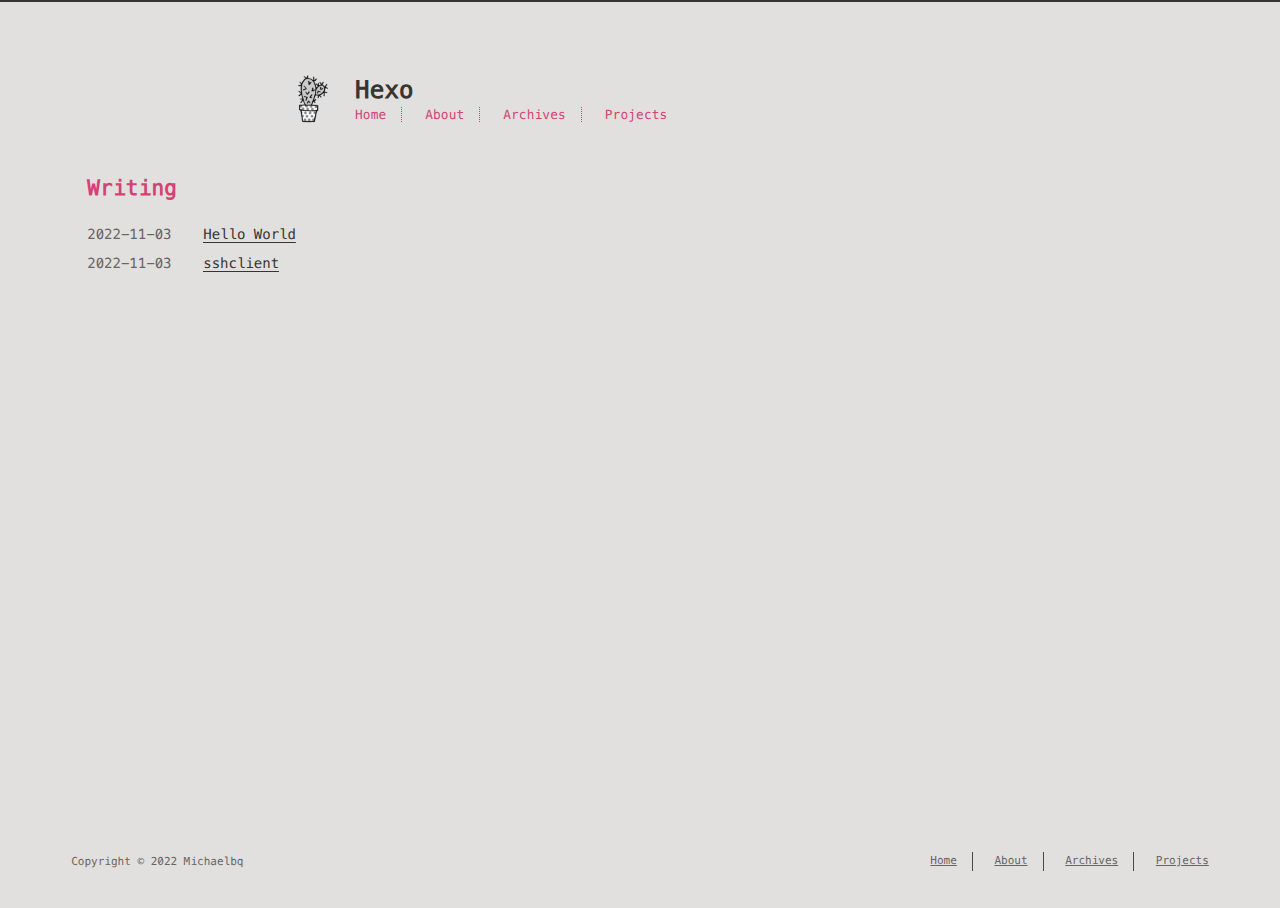
==== index.html @ 2034226d "Site updated: 2022-11-03 19:02:23" ====
<!DOCTYPE html>
<html lang=zh>
<head>
    <!-- so meta -->
    <meta charset="utf-8">
    <meta http-equiv="X-UA-Compatible" content="IE=edge">
    <meta name="HandheldFriendly" content="True">
    <meta name="viewport" content="width=device-width, initial-scale=1, maximum-scale=1" />
    <meta property="og:type" content="website">
<meta property="og:title" content="Hexo">
<meta property="og:url" content="http://example.com/index.html">
<meta property="og:site_name" content="Hexo">
<meta property="og:locale" content="zh_CN">
<meta property="article:author" content="Michaelbq">
<meta name="twitter:card" content="summary">
    
    
        
          
              <link rel="shortcut icon" href="/images/favicon.ico">
          
        
        
          
            <link rel="icon" type="image/png" href="/images/favicon-192x192.png" sizes="192x192">
          
        
        
          
            <link rel="apple-touch-icon" sizes="180x180" href="/images/apple-touch-icon.png">
          
        
    
    <!-- title -->
    <title>Hexo</title>
    <!-- styles -->
    
<link rel="stylesheet" href="/css/style.css">

    <!-- rss -->
    
    
<meta name="generator" content="Hexo 5.4.2"></head>

<body>
    
    <div class="content index width mx-auto px2 my4">
        
          <header id="header">
  <a href="/">
  
    
      <div id="logo" style="background-image: url(/images/logo.png);"></div>
    
  
    <div id="title">
      <h1>Hexo</h1>
    </div>
  </a>
  <div id="nav">
    <ul>
      <li class="icon">
        <a href="#"><i class="fa fa-bars fa-2x"></i></a>
      </li>
       
        <li><a href="/">Home</a></li>
       
        <li><a href="/about/">About</a></li>
       
        <li><a href="/archives/">Archives</a></li>
       
        <li><a target="_blank" rel="noopener" href="https://jiupei.xyz">Projects</a></li>
      
    </ul>
  </div>
</header>

        
        <section id="about">
  
  <p style="display: inline">
    
  </p>
</section>

<section id="writing">
  <span class="h1"><a href="/archives">Writing</a></span>
  <ul class="post-list">
    
      
    
    
      <li class="post-item">
        
    <div class="meta">
        <time datetime="2022-11-03T11:02:01.357Z" itemprop="datePublished">2022-11-03</time>
    </div>


        <span>
    
        <a class="" href="/2022/11/03/hello-world/">Hello World</a>
    


</span>
      </li>
    
      <li class="post-item">
        
    <div class="meta">
        <time datetime="2022-11-03T09:32:41.000Z" itemprop="datePublished">2022-11-03</time>
    </div>


        <span>
    
        <a class="" href="/2022/11/03/sshclient/">sshclient</a>
    


</span>
      </li>
    
  </ul>
  
</section>



    </div>
    
    <footer id="footer">
  <div class="footer-left">
    Copyright &copy; 2022 Michaelbq
  </div>
  <div class="footer-right">
    <nav>
      <ul>
         
          <li><a href="/">Home</a></li>
         
          <li><a href="/about/">About</a></li>
         
          <li><a href="/archives/">Archives</a></li>
         
          <li><a target="_blank" rel="noopener" href="https://jiupei.xyz">Projects</a></li>
        
      </ul>
    </nav>
  </div>
</footer>

</body>
</html>
<!-- styles -->

<link rel="stylesheet" href="/lib/font-awesome/css/font-awesome.min.css">


<link rel="stylesheet" href="/lib/meslo-LG/styles.css">


<link rel="stylesheet" href="/lib/justified-gallery/justifiedGallery.min.css">



<!-- jquery -->

<script src="/lib/jquery/jquery.min.js"></script>


<script src="/lib/justified-gallery/jquery.justifiedGallery.min.js"></script>


<script src="/js/main.js"></script>

<!-- Google Analytics -->

<!-- Disqus Comments -->
---- css/style.css ----
.inline {
  display: inline;
}
.block {
  display: block;
}
.inline-block {
  display: inline-block;
}
.table {
  display: table;
}
.table-cell {
  display: table-cell;
}
.overflow-hidden {
  overflow: hidden;
}
.overflow-scroll {
  overflow: scroll;
}
.overflow-auto {
  overflow: auto;
}
.clearfix:before,
.clearfix:after {
  content: " ";
  display: table;
}
.clearfix:after {
  clear: both;
}
.left {
  float: left;
}
.right {
  float: right;
}
.fit {
  max-width: 100%;
}
.truncate {
  display: inline-block;
  white-space: nowrap;
  overflow: hidden;
  text-overflow: ellipsis;
}
.max-width-1 {
  max-width: 24rem;
}
.max-width-2 {
  max-width: 32rem;
}
.max-width-3 {
  max-width: 48rem;
}
.max-width-4 {
  max-width: 64rem;
}
.border-box {
  box-sizing: border-box;
}
.m0 {
  margin: 0;
}
.mt0 {
  margin-top: 0;
}
.mr0 {
  margin-right: 0;
}
.mb0 {
  margin-bottom: 0;
}
.ml0 {
  margin-left: 0;
}
.mx0 {
  margin-left: 0;
  margin-right: 0;
}
.my0 {
  margin-top: 0;
  margin-bottom: 0;
}
.m1 {
  margin: 0.5rem;
}
.mt1 {
  margin-top: 0.5rem;
}
.mr1 {
  margin-right: 0.5rem;
}
.mb1 {
  margin-bottom: 0.5rem;
}
.ml1 {
  margin-left: 0.5rem;
}
.mx1 {
  margin-left: 0.5rem;
  margin-right: 0.5rem;
}
.my1 {
  margin-top: 0.5rem;
  margin-bottom: 0.5rem;
}
.m2 {
  margin: 1rem;
}
.mt2 {
  margin-top: 1rem;
}
.mr2 {
  margin-right: 1rem;
}
.mb2 {
  margin-bottom: 1rem;
}
.ml2 {
  margin-left: 1rem;
}
.mx2 {
  margin-left: 1rem;
  margin-right: 1rem;
}
.my2 {
  margin-top: 1rem;
  margin-bottom: 1rem;
}
.m3 {
  margin: 2rem;
}
.mt3 {
  margin-top: 2rem;
}
.mr3 {
  margin-right: 2rem;
}
.mb3 {
  margin-bottom: 2rem;
}
.ml3 {
  margin-left: 2rem;
}
.mx3 {
  margin-left: 2rem;
  margin-right: 2rem;
}
.my3 {
  margin-top: 2rem;
  margin-bottom: 2rem;
}
.m4 {
  margin: 4rem;
}
.mt4 {
  margin-top: 4rem;
}
.mr4 {
  margin-right: 4rem;
}
.mb4 {
  margin-bottom: 4rem;
}
.ml4 {
  margin-left: 4rem;
}
.mx4 {
  margin-left: 4rem;
  margin-right: 4rem;
}
.my4 {
  margin-top: 4rem;
  margin-bottom: 4rem;
}
.mxn1 {
  margin-left: -0.5rem;
  margin-right: -0.5rem;
}
.mxn2 {
  margin-left: -1rem;
  margin-right: -1rem;
}
.mxn3 {
  margin-left: -2rem;
  margin-right: -2rem;
}
.mxn4 {
  margin-left: -4rem;
  margin-right: -4rem;
}
.ml-auto {
  margin-left: auto;
}
.mr-auto {
  margin-right: auto;
}
.mx-auto {
  margin-left: auto;
  margin-right: auto;
}
.p0 {
  padding: 0;
}
.pt0 {
  padding-top: 0;
}
.pr0 {
  padding-right: 0;
}
.pb0 {
  padding-bottom: 0;
}
.pl0 {
  padding-left: 0;
}
.px0 {
  padding-left: 0;
  padding-right: 0;
}
.py0 {
  padding-top: 0;
  padding-bottom: 0;
}
.p1 {
  padding: 0.5rem;
}
.pt1 {
  padding-top: 0.5rem;
}
.pr1 {
  padding-right: 0.5rem;
}
.pb1 {
  padding-bottom: 0.5rem;
}
.pl1 {
  padding-left: 0.5rem;
}
.py1 {
  padding-top: 0.5rem;
  padding-bottom: 0.5rem;
}
.px1 {
  padding-left: 0.5rem;
  padding-right: 0.5rem;
}
.p2 {
  padding: 1rem;
}
.pt2 {
  padding-top: 1rem;
}
.pr2 {
  padding-right: 1rem;
}
.pb2 {
  padding-bottom: 1rem;
}
.pl2 {
  padding-left: 1rem;
}
.py2 {
  padding-top: 1rem;
  padding-bottom: 1rem;
}
.px2 {
  padding-left: 1rem;
  padding-right: 1rem;
}
.p3 {
  padding: 2rem;
}
.pt3 {
  padding-top: 2rem;
}
.pr3 {
  padding-right: 2rem;
}
.pb3 {
  padding-bottom: 2rem;
}
.pl3 {
  padding-left: 2rem;
}
.py3 {
  padding-top: 2rem;
  padding-bottom: 2rem;
}
.px3 {
  padding-left: 2rem;
  padding-right: 2rem;
}
.p4 {
  padding: 4rem;
}
.pt4 {
  padding-top: 4rem;
}
.pr4 {
  padding-right: 4rem;
}
.pb4 {
  padding-bottom: 4rem;
}
.pl4 {
  padding-left: 4rem;
}
.py4 {
  padding-top: 4rem;
  padding-bottom: 4rem;
}
.px4 {
  padding-left: 4rem;
  padding-right: 4rem;
}
.content h1,
.content .h1 {
  letter-spacing: 0.01em;
  font-size: 1.5em;
  font-style: normal;
  font-weight: 700;
  color: #d44375;
  margin-top: 3rem;
  margin-bottom: 1rem;
  display: block;
  -moz-osx-font-smoothing: grayscale;
  -webkit-font-smoothing: antialiased;
}
.content h2,
.content .h2 {
  position: relative;
  font-size: 1rem;
  font-weight: bold;
  text-transform: none;
  letter-spacing: normal;
  margin-top: 2rem;
  margin-bottom: 0.5rem;
  color: #111;
  display: block;
}
.content h3 {
  font-size: 0.9rem;
  font-weight: bold;
  text-decoration: underline;
  color: #111;
}
.content h4,
.content h5,
.content h6 {
  font-size: 0.9rem;
  font-weight: normal;
  color: #333;
  border-bottom: 1px dashed #333;
  display: inline;
  text-decoration: none;
}
.content h3,
.content h4,
.content h5,
.content h6 {
  margin-top: 0.9rem;
  margin-bottom: 0.5rem;
}
.content hr {
  border: 1px dashed #333;
}
.content strong {
  font-weight: bold;
}
.content em,
.content cite {
  font-style: italic;
}
.content sup,
.content sub {
  font-size: 0.75em;
  line-height: 0;
  position: relative;
  vertical-align: baseline;
}
.content sup {
  top: -0.5em;
}
.content sub {
  bottom: -0.2em;
}
.content small {
  font-size: 0.85em;
}
.content acronym,
.content abbr {
  border-bottom: 1px dotted;
}
.content ul,
.content ol,
.content dl {
  line-height: 1.725;
}
.content ul ul,
.content ol ul,
.content ul ol,
.content ol ol {
  margin-top: 0;
  margin-bottom: 0;
}
.content ol {
  list-style: decimal;
}
.content dt {
  font-weight: bold;
}
.content table {
  width: 100%;
  font-size: 12px;
  border-collapse: collapse;
  text-align: left;
}
.content th {
  font-size: 13px;
  font-weight: bold;
  color: #111;
  border-bottom: 1px dashed #ccc;
  padding: 8px 8px;
}
.content td {
  border-bottom: none;
  padding: 9px 8px 0px 8px;
}
*,
*:before,
*:after {
  box-sizing: border-box;
}
html {
  height: 100%;
  border-top: 2px solid #363533;
  -webkit-text-size-adjust: 100%;
  -ms-text-size-adjust: 100%;
}
body {
  color: #363533;
  background-color: #e2e0de;
  font-size: 14px;
  font-family: "Menlo", "Meslo LG", monospace;
  font-weight: 400;
  line-height: 1.725;
  text-rendering: geometricPrecision;
  min-height: 100%;
  display: flex;
  flex-direction: column;
  -moz-osx-font-smoothing: grayscale;
  -webkit-font-smoothing: antialiased;
}
.content {
  flex: 1;
}
.content p {
  -moz-hyphens: auto;
  -ms-hyphens: auto;
  -webkit-hyphens: auto;
  hyphens: auto;
}
.content pre,
.content code {
  -moz-hyphens: manual;
  -ms-hyphens: manual;
  -webkit-hyphens: manual;
  hyphens: manual;
}
.content a {
  text-decoration: none;
  color: #363533;
  background-repeat: repeat-x;
  background-position: bottom;
  background-size: 100% 6px;
  background-image: linear-gradient(transparent, transparent 5px, #363533 5px, #363533);
}
.content a:hover {
  background-image: linear-gradient(transparent, transparent 4px, #2bbc8a 4px, #2bbc8a);
}
.content a.icon {
  background: none;
}
.content a.icon:hover {
  color: #2bbc8a;
}
.content h1 a,
.content .h1 a,
.content h2 a,
.content h3 a,
.content h4 a,
.content h5 a,
.content h6 a {
  color: inherit;
  text-decoration: none;
  background: none;
}
.content h1 a:hover,
.content .h1 a:hover,
.content h2 a:hover,
.content h3 a:hover,
.content h4 a:hover,
.content h5 a:hover,
.content h6 a:hover {
  background-repeat: repeat-x;
  background-position: bottom;
  background-size: 100% 6px;
  background-image: linear-gradient(transparent, transparent 6px, #2bbc8a 6px, #2bbc8a);
}
@media (min-width: 540px) {
  .image-wrap {
    flex-direction: row;
    margin-bottom: 2rem;
  }
  .image-wrap .image-block {
    margin-right: 2rem;
    flex: 1 0 35%;
  }
  .image-wrap p {
    flex: 1 0 65%;
  }
}
.width {
  width: 100%;
  max-width: 90%;
}
@media (max-width: 480px) {
  .px3 {
    padding-left: 1rem;
    padding-right: 1rem;
  }
  .my4 {
    margin-top: 2rem;
    margin-bottom: 2rem;
  }
}
@media (min-width: 480px) {
  p {
    text-align: justify;
  }
}
#header {
  max-width: 710px;
  width: 100%;
  margin: 0 auto 3rem auto;
}
#header h1,
#header .h1 {
  letter-spacing: 0.01em;
  font-size: 1.5rem;
  line-height: 2rem;
  font-style: normal;
  font-weight: 700;
  color: #363533;
  margin-top: 0;
  margin-bottom: 0;
  -moz-osx-font-smoothing: grayscale;
  -webkit-font-smoothing: antialiased;
}
#header a {
  color: inherit;
  text-decoration: none;
  background: none;
}
#header #logo {
  display: inline-block;
  float: left;
  margin-right: 20px;
  width: 50px;
  height: 50px;
  background-repeat: no-repeat;
  background-size: 50px 50px;
  border-radius: 5px;
  -webkit-filter: grayscale(100%);
  filter: grayscale(100%);
}
#header #nav {
  letter-spacing: 0.01em;
  font-size: 0.8rem;
  font-style: normal;
  font-weight: 200;
  color: #d44375;
}
#header #nav ul {
  list-style-type: none;
  margin: 0;
  padding: 0;
  line-height: 15px;
}
#header #nav ul a {
  margin-right: 15px;
  color: color-accent;
}
#header #nav ul a:hover {
  background-repeat: repeat-x;
  background-position: bottom;
  background-size: 100% 6px;
  background-image: linear-gradient(transparent, transparent 5px, #d44375 5px, #d44375);
}
#header #nav ul li {
  display: inline-block;
  vertical-align: middle;
  margin-right: 15px;
  border-right: 1px dotted #d44375;
}
#header #nav ul .icon {
  display: none;
}
#header #nav ul li:last-child {
  border-right: 0;
  margin-right: 0;
}
#header #nav ul li:last-child a {
  margin-right: 0;
}
#header:hover #logo {
  -webkit-filter: none;
  filter: none;
}
@media screen and (max-width: 480px) {
  #header #title {
    padding-top: 9px;
    padding-bottom: 9px;
  }
  #header #nav ul a:hover {
    background: none;
  }
  #header #nav ul li {
    display: none;
    border-right: 0;
  }
  #header #nav ul li.icon {
    display: inline-block;
    position: absolute;
    top: 55px;
    right: 1rem;
  }
  #header #nav ul.responsive li {
    display: block;
  }
  #header #nav li:not(:first-child) {
    padding-top: 1rem;
    padding-left: 70px;
    font-size: 1rem;
  }
}
#header-post {
  position: fixed;
  top: 2rem;
  right: 2rem;
  display: inline-block;
  float: right;
  padding: 1rem;
}
#header-post a {
  color: inherit;
  text-decoration: none;
  background: none;
}
#header-post a.icon {
  background: none;
}
#header-post a.icon:hover {
  color: #2bbc8a;
}
#header-post ol {
  list-style-type: none;
}
#header-post ul {
  list-style-type: none;
  margin: 0;
  padding: 0;
  display: inline-block;
}
#header-post ul li {
  margin-right: 15px;
  display: inline-block;
  vertical-align: middle;
}
#header-post ul li:last-child {
  margin-right: 0;
}
#header-post #menu-icon {
  float: right;
  margin-left: 15px;
}
#header-post #menu-icon:hover {
  color: #d44375;
}
#header-post #menu-icon-tablet {
  float: right;
  margin-left: 15px;
}
#header-post #menu-icon-tablet:hover {
  color: #d44375;
}
#header-post #top-icon-tablet {
  margin-left: 15px;
  bottom: 2rem;
  right: 2rem;
  position: fixed;
}
#header-post #top-icon-tablet:hover {
  color: #d44375;
}
#header-post .active {
  color: #d44375;
}
#header-post #menu {
  visibility: hidden;
}
#header-post #nav {
  letter-spacing: 0.01em;
  font-size: 0.8rem;
  font-style: normal;
  font-weight: 200;
  color: #d44375;
}
#header-post #nav ul {
  line-height: 15px;
}
#header-post #nav ul a {
  margin-right: 15px;
  color: color-accent;
}
#header-post #nav ul a:hover {
  background-repeat: repeat-x;
  background-position: bottom;
  background-size: 100% 6px;
  background-image: linear-gradient(transparent, transparent 5px, #d44375 5px, #d44375);
}
#header-post #nav ul li {
  border-right: 1px dotted #d44375;
}
#header-post #nav ul li:last-child {
  border-right: 0;
  margin-right: 0;
}
#header-post #nav ul li:last-child a {
  margin-right: 0;
}
#header-post #actions {
  float: right;
  margin-top: 2rem;
  width: 100%;
  text-align: right;
}
#header-post #actions ul {
  display: block;
}
#header-post #actions .info {
  display: block;
  font-style: italic;
}
#header-post #share {
  clear: both;
  text-align: right;
  padding-top: 1rem;
}
#header-post #share li {
  margin: 0;
}
#header-post #toc {
  clear: both;
  text-align: right;
  padding-top: 1rem;
  max-width: 20em;
  float: right;
}
#header-post #toc a:hover {
  color: #2bbc8a;
}
#header-post #toc .toc-level-1 > .toc-link {
  display: none;
}
#header-post #toc .toc-level-2 {
  font-size: 0.8rem;
  color: #363533;
}
#header-post #toc .toc-level-2:before {
  content: "#";
  color: #d44375;
}
#header-post #toc .toc-level-3 {
  font-size: 0.7rem;
  color: #999;
}
#header-post #toc .toc-level-4 {
  font-size: 0.4rem;
  color: #666;
}
#header-post #toc .toc-level-5 {
  display: none;
}
#header-post #toc .toc-level-6 {
  display: none;
}
#header-post #toc .toc-number {
  display: none;
}
.header-bg {
  background: rgba(255,255,255,0.6);
}
@media screen and (max-width: 500px) {
  #header-post {
    display: none;
  }
}
@media screen and (max-width: 900px) {
  #header-post #menu-icon {
    display: none;
  }
  #header-post #actions {
    display: none;
  }
}
@media screen and (max-width: 1199px) {
  #header-post #toc {
    display: none;
  }
}
@media screen and (min-width: 900px) {
  #header-post #menu-icon-tablet {
    display: none !important;
  }
  #header-post #top-icon-tablet {
    display: none !important;
  }
}
@media screen and (min-width: 1199px) {
  #header-post #actions {
    width: auto;
  }
  #header-post #actions ul {
    display: inline-block;
    float: right;
  }
  #header-post #actions .info {
    float: left;
    margin-right: 2rem;
    font-style: italic;
    display: inline;
  }
}
#footer-post {
  bottom: 0;
  left: 0;
  right: 0;
  position: fixed;
  transition: opacity 0.2s;
  width: 100%;
  z-index: 5000000;
  background: #cdcac6;
  border-top: 1px solid #666673;
}
#footer-post a {
  color: inherit;
  text-decoration: none;
  background: none;
}
#footer-post a.icon {
  background: none;
}
#footer-post a.icon:hover {
  color: #2bbc8a;
}
#footer-post #nav-footer {
  margin-left: 1rem;
  margin-right: 1rem;
  text-align: center;
}
#footer-post #nav-footer a {
  color: #d44375;
  font-size: 1rem;
}
#footer-post #nav-footer a:hover {
  background-repeat: repeat-x;
  background-position: bottom;
  background-size: 100% 6px;
  background-image: linear-gradient(transparent, transparent 5px, #d44375 5px, #d44375);
}
#footer-post #nav-footer ul {
  list-style-type: none;
  margin: 0;
  padding: 0;
  display: table;
  width: 100%;
}
#footer-post #nav-footer ul li {
  display: inline-table;
  width: 20%;
  padding: 10px;
  vertical-align: middle;
}
#footer-post #actions-footer {
  text-align: center;
  margin-top: 1rem;
  margin-bottom: 1rem;
  width: 100%;
}
#footer-post #actions-footer a {
  color: #d44375;
}
#footer-post #actions-footer ul {
  list-style-type: none;
  margin: 0;
  padding: 0;
  display: table;
  width: 100%;
}
#footer-post #actions-footer ul li {
  display: table-cell;
  vertical-align: middle;
}
#footer-post #share-footer {
  margin-left: 1rem;
  margin-right: 1rem;
  text-align: center;
}
#footer-post #share-footer ul {
  list-style-type: none;
  margin: 0;
  padding: 0;
  display: table;
  width: 100%;
}
#footer-post #share-footer ul li {
  display: inline-table;
  width: 20%;
  padding: 10px;
  vertical-align: middle;
}
#footer-post #toc-footer {
  clear: both;
  text-align: left;
  padding-top: 1rem;
}
#footer-post #toc-footer ol {
  list-style-type: none;
  padding-left: 20px;
}
#footer-post #toc-footer ol li {
  line-height: 30px;
}
#footer-post #toc-footer a:hover {
  color: #2bbc8a;
}
#footer-post #toc-footer .toc-level-1 > .toc-link {
  display: none;
}
#footer-post #toc-footer .toc-level-2 {
  font-size: 0.8rem;
  color: #363533;
}
#footer-post #toc-footer .toc-level-2:before {
  content: "#";
  color: #d44375;
}
#footer-post #toc-footer .toc-level-3 {
  font-size: 0.7rem;
  color: #b3b3b3;
  color: #666;
  line-height: 15px;
}
#footer-post #toc-footer .toc-level-4 {
  display: none;
}
#footer-post #toc-footer .toc-level-5 {
  display: none;
}
#footer-post #toc-footer .toc-level-6 {
  display: none;
}
#footer-post #toc-footer .toc-number {
  display: none;
}
@media screen and (min-width: 500px) {
  #footer-post-container {
    display: none;
  }
}
#sociallinks {
  display: inline-block;
  list-style: none;
  padding: 0;
  margin: 0;
}
#sociallinks li {
  display: inline-block;
}
#sociallinks li:after {
  content: ", ";
}
#sociallinks li:last-child:after {
  content: "";
}
#sociallinks li:nth-last-child(2):after {
  content: " and ";
}
.post-list {
  padding: 0;
}
.post-list .post-item {
  list-style-type: none;
  margin-left: 0;
  margin-bottom: 1rem;
}
.post-list .post-item .meta {
  display: block;
  font-size: 14px;
  color: #666;
  min-width: 100px;
  margin-right: 16px;
}
@media (min-width: 480px) {
  .post-list .post-item {
    display: flex;
    margin-bottom: 5px;
  }
  .post-list .post-item .meta {
    text-align: left;
  }
}
.project-list {
  padding: 0;
  list-style: none;
}
.project-list .project-item {
  margin-bottom: 5px;
}
article header .posttitle {
  margin-top: 0;
  margin-bottom: 0;
  text-transform: none;
  font-size: 1.5em;
  line-height: 1.25;
}
article header .meta {
  margin-top: 0;
  margin-bottom: 1rem;
}
article header .meta * {
  color: #333;
  font-size: 0.85rem;
}
article header .author {
  text-transform: uppercase;
  letter-spacing: 0.01em;
  font-weight: 700;
}
article header .postdate {
  display: inline;
}
article .content h2:before {
  content: "#";
  color: #d44375;
  position: absolute;
  left: -1rem;
  top: -4px;
  font-size: 1.2rem;
  font-weight: bold;
}
article .content img,
article .content video {
  max-width: 100%;
  height: auto;
  display: block;
  margin: auto;
}
article .content .video-container {
  position: relative;
  padding-top: 56.25%;
  height: 0;
  overflow: hidden;
}
article .content .video-container iframe,
article .content .video-container object,
article .content .video-container embed {
  position: absolute;
  top: 0;
  left: 0;
  width: 100%;
  height: 100%;
  margin-top: 0;
}
article .content blockquote {
  background: inherit;
  color: #ab2251;
  border-left: 0px solid #ab2251;
  margin: 1rem 10px;
  padding: 0.5em 10px;
  quotes: "\201C" "\201D" "\2018" "\2019";
}
article .content blockquote p {
  margin: 0;
}
article .content blockquote footer {
  color: #666;
  font-size: 11px;
  margin: line-height 0;
}
article .content blockquote footer a {
  color: #666;
  background-image: linear-gradient(transparent, transparent 5px, #666 5px, #666);
}
article .content blockquote footer a:hover {
  color: #999;
  background-image: linear-gradient(transparent, transparent 4px, #999 4px, #999);
}
article .content blockquote footer cite:before {
  content: "—";
  padding: 0 0.5em;
}
article .content .pullquote {
  text-align: left;
  width: 45%;
  margin: 0;
}
article .content .pullquote.left {
  margin-left: 0.5em;
  margin-right: 1em;
}
article .content .pullquote.right {
  margin-right: 0.5em;
  margin-left: 1em;
}
article .content .caption {
  color: color-grey;
  display: block;
  font-size: 0.9em;
  margin-top: 0.5em;
  position: relative;
  text-align: center;
}
.posttitle {
  text-transform: none;
  font-size: 1.5em;
  line-height: 1.25;
}
.article-tag .tag-link:before {
  content: "#";
}
@media (min-width: 480px) {
  .article-tag {
    display: inline;
  }
  .article-tag:before {
    content: "|";
  }
}
#archive .post-list {
  padding: 0;
}
#archive .post-list .post-item {
  list-style-type: none;
  margin-left: 0;
  margin-bottom: 1rem;
}
#archive .post-list .post-item .meta {
  display: block;
  font-size: 14px;
  color: #666;
  min-width: 100px;
  margin-right: 16px;
}
@media (min-width: 480px) {
  #archive .post-list .post-item {
    display: flex;
    margin-left: 1rem;
    margin-bottom: 5px;
  }
  #archive .post-list .post-item .meta {
    text-align: left;
  }
}
.blog-post-comments {
  margin-top: 4rem;
}
#footer {
  padding-top: 10px;
  padding-bottom: 10px;
  color: #666;
  font-size: 11px;
  max-width: 90%;
  width: 100%;
  margin: 0 auto 1rem auto;
  vertical-align: top;
  text-align: center;
}
#footer ul {
  margin: 0;
  padding: 0;
  list-style: none;
}
#footer li {
  display: inline-block;
  vertical-align: middle;
  margin-right: 15px;
  border-right: 1px solid #4a4a4a;
}
#footer li a {
  margin-right: 15px;
}
#footer li:last-child {
  border-right: 0;
  margin-right: 0;
}
#footer li:last-child a {
  margin-right: 0;
}
#footer a {
  color: #666;
}
#footer a:hover {
  color: #999;
}
#footer .footer-left {
  height: 20px;
  line-height: 20px;
  vertical-align: middle;
}
@media (min-width: 39rem) {
  #footer {
    padding-top: 20px;
    padding-bottom: 20px;
  }
  #footer .footer-left {
    float: left;
  }
  #footer .footer-right {
    float: right;
  }
}
.pagination {
  display: inline-block;
  margin-top: 2rem;
  text-align: center;
  width: 100%;
}
.pagination .page-number {
  color: #363533;
  font-size: 0.8rem;
}
.pagination a {
  color: #363533;
  padding: 4px 6px;
  text-decoration: none;
  border-radius: 5px;
  background-image: none;
}
.pagination a:hover {
  background-image: none;
}
.pagination a:hover:not(.active) {
  color: #111;
}
.highlight {
  color: #ddd;
  background: #272822;
}
.highlight .code .tag,
.highlight .code .keyword,
.highlight .code .selector-tag,
.highlight .code .literal,
.highlight .code .strong,
.highlight .code .name {
  color: #f92672;
}
.highlight .code .code {
  color: #66d9ef;
}
.highlight .code .class .title {
  color: #fff;
}
.highlight .code .attribute,
.highlight .code .symbol,
.highlight .code .regexp,
.highlight .code .link {
  color: #bf79db;
}
.highlight .code .string,
.highlight .code .bullet,
.highlight .code .subst,
.highlight .code .title,
.highlight .code .section,
.highlight .code .emphasis,
.highlight .code .type,
.highlight .code .built_in,
.highlight .code .builtin-name,
.highlight .code .selector-attr,
.highlight .code .selector-pseudo,
.highlight .code .addition,
.highlight .code .variable,
.highlight .code .template-tag,
.highlight .code .template-variable {
  color: #a6e22e;
}
.highlight .code .comment,
.highlight .code .quote,
.highlight .code .deletion,
.highlight .code .meta {
  color: #75715e;
}
.highlight .code .keyword,
.highlight .code .selector-tag,
.highlight .code .literal,
.highlight .code .doctag,
.highlight .code .title,
.highlight .code .section,
.highlight .code .type,
.highlight .code .selector-id {
  font-weight: bold;
}
.highlight .marked {
  background: #444;
}
.highlight figcaption,
.highlight figcaption a {
  color: #eee;
  border-bottom: 1px solid #666;
}
pre {
  font-family: "Menlo", "Meslo LG", monospace;
  font-size: 13px;
  padding: 10px 15px;
  padding-bottom: 0;
  line-height: 22px;
  -webkit-border-radius: 4px;
  border-radius: 4px;
  border: 1px dotted #666;
  overflow-x: auto;
}
code {
  -webkit-border-radius: 2px;
  border-radius: 2px;
  border: 1px dotted #666;
  padding: 0 5px;
}
pre code {
  border: none;
  display: block;
  padding: 0;
}
.highlight {
  font-family: "Menlo", "Meslo LG", monospace;
  background: #302d2a;
  -webkit-border-radius: 4px;
  border-radius: 4px;
  padding: 10px 15px;
  overflow-x: auto;
  margin: 1rem 0 1rem 0;
}
.highlight figcaption {
  zoom: 1;
  margin: -5px 0 5px;
  font-size: 0.9em;
  color: #999;
}
.highlight figcaption a {
  float: right;
}
.highlight figcaption:before,
.highlight figcaption content: "" {
  display: table;
}
.highlight figcaption:after {
  clear: both;
}
.highlight pre {
  padding: 0;
  border: none;
  background: none;
}
.highlight table {
  width: auto;
}
.highlight td.gutter {
  text-align: right;
  padding-right: 20px;
  display: none;
}
---- lib/meslo-LG/styles.css ----
@font-face {
  font-family: 'Meslo LG';
  font-style: normal;
  src: local('Meslo LG S'), url(fonts/MesloLGS-Regular.ttf) format('truetype');
}
---- lib/justified-gallery/justifiedGallery.min.css ----
/*!
 * Justified Gallery - v3.6.1
 * http://miromannino.github.io/Justified-Gallery/
 * Copyright (c) 2015 Miro Mannino
 * Licensed under the MIT license.
 */
@-webkit-keyframes justified-gallery-show-caption-animation{from{opacity:0}to{opacity:.7}}@-moz-keyframes justified-gallery-show-caption-animation{from{opacity:0}to{opacity:.7}}@-o-keyframes justified-gallery-show-caption-animation{from{opacity:0}to{opacity:.7}}@keyframes justified-gallery-show-caption-animation{from{opacity:0}to{opacity:.7}}@-webkit-keyframes justified-gallery-show-entry-animation{from{opacity:0}to{opacity:1}}@-moz-keyframes justified-gallery-show-entry-animation{from{opacity:0}to{opacity:1}}@-o-keyframes justified-gallery-show-entry-animation{from{opacity:0}to{opacity:1}}@keyframes justified-gallery-show-entry-animation{from{opacity:0}to{opacity:1}}.justified-gallery{width:100%;position:relative;overflow:hidden}.justified-gallery>a,.justified-gallery>div{position:absolute;display:inline-block;overflow:hidden;opacity:0;filter:alpha(opacity=0)}.justified-gallery>a>img,.justified-gallery>div>img,.justified-gallery>a>a>img,.justified-gallery>div>a>img{position:absolute;top:50%;left:50%;margin:0;padding:0;border:0}.justified-gallery>a>.caption,.justified-gallery>div>.caption{display:none;position:absolute;bottom:0;padding:5px;background-color:#000;left:0;right:0;margin:0;color:#fff;font-size:12px;font-weight:300;font-family:sans-serif}.justified-gallery>a>.caption.caption-visible,.justified-gallery>div>.caption.caption-visible{display:initial;opacity:.7;filter:"alpha(opacity=70)";-webkit-animation:justified-gallery-show-caption-animation 500ms 0 ease;-moz-animation:justified-gallery-show-caption-animation 500ms 0 ease;-ms-animation:justified-gallery-show-caption-animation 500ms 0 ease}.justified-gallery>.entry-visible{opacity:1;filter:alpha(opacity=100);-webkit-animation:justified-gallery-show-entry-animation 500ms 0 ease;-moz-animation:justified-gallery-show-entry-animation 500ms 0 ease;-ms-animation:justified-gallery-show-entry-animation 500ms 0 ease}.justified-gallery>.jg-filtered{display:none}.justified-gallery>.spinner{position:absolute;bottom:0;margin-left:-24px;padding:10px 0;left:50%;opacity:initial;filter:initial;overflow:initial}.justified-gallery>.spinner>span{display:inline-block;opacity:0;filter:alpha(opacity=0);width:8px;height:8px;margin:0 4px;background-color:#000;border-top-left-radius:6px;border-top-right-radius:6px;border-bottom-right-radius:6px;border-bottom-left-radius:6px}
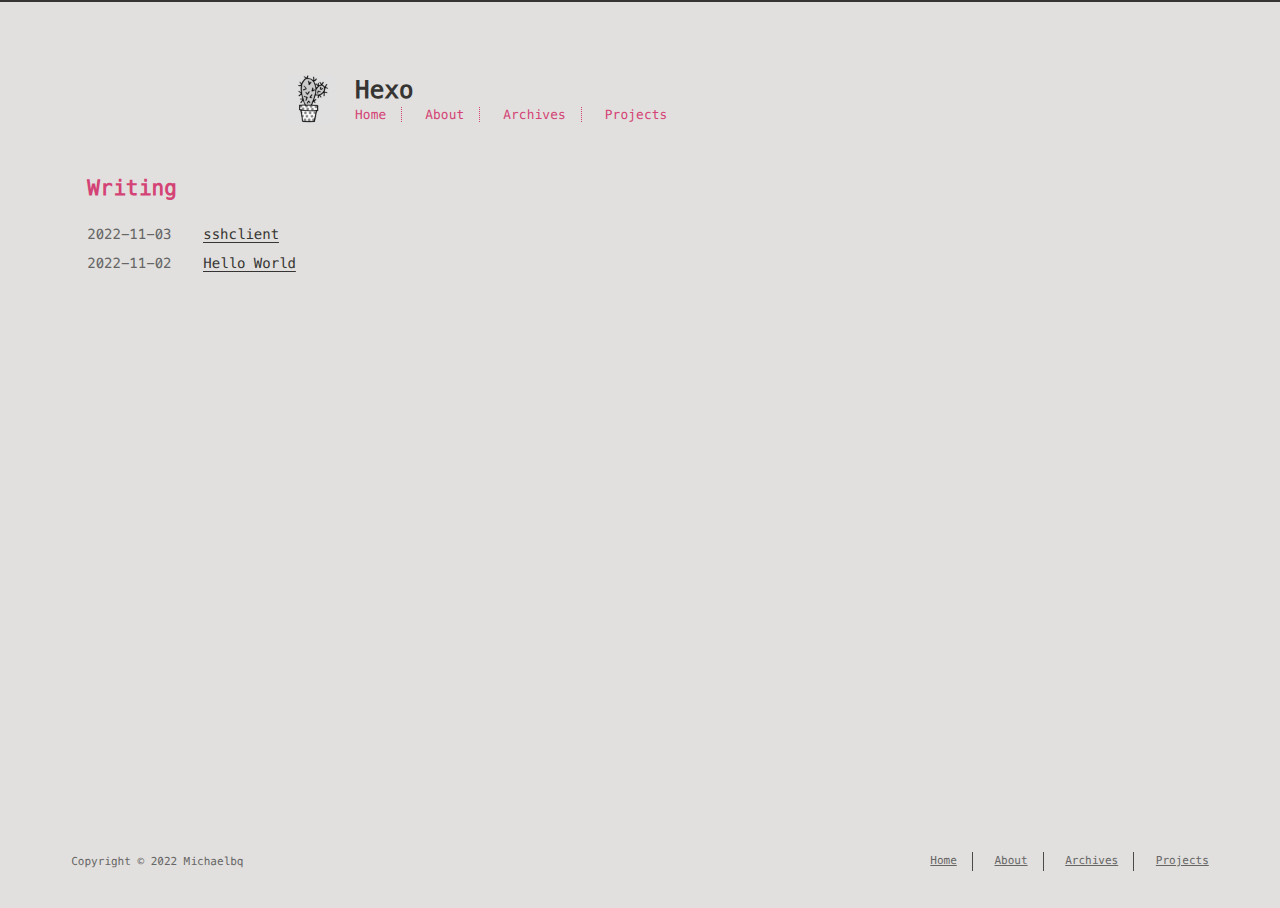
==== commit 48da7a38: "Site updated: 2022-11-03 19:14:57" ====
--- a/index.html
+++ b/index.html
@@ -93,13 +93,13 @@
       <li class="post-item">
         
     <div class="meta">
-        <time datetime="2022-11-03T11:02:01.357Z" itemprop="datePublished">2022-11-03</time>
+        <time datetime="2022-11-03T09:32:41.000Z" itemprop="datePublished">2022-11-03</time>
     </div>
 
 
         <span>
     
-        <a class="" href="/2022/11/03/hello-world/">Hello World</a>
+        <a class="" href="/2022/11/03/sshclient/">sshclient</a>
     
 
 
@@ -109,13 +109,13 @@
       <li class="post-item">
         
     <div class="meta">
-        <time datetime="2022-11-03T09:32:41.000Z" itemprop="datePublished">2022-11-03</time>
+        <time datetime="2022-11-02T09:32:41.000Z" itemprop="datePublished">2022-11-02</time>
     </div>
 
 
         <span>
     
-        <a class="" href="/2022/11/03/sshclient/">sshclient</a>
+        <a class="" href="/2022/11/02/hello-world/">Hello World</a>
     
 
 
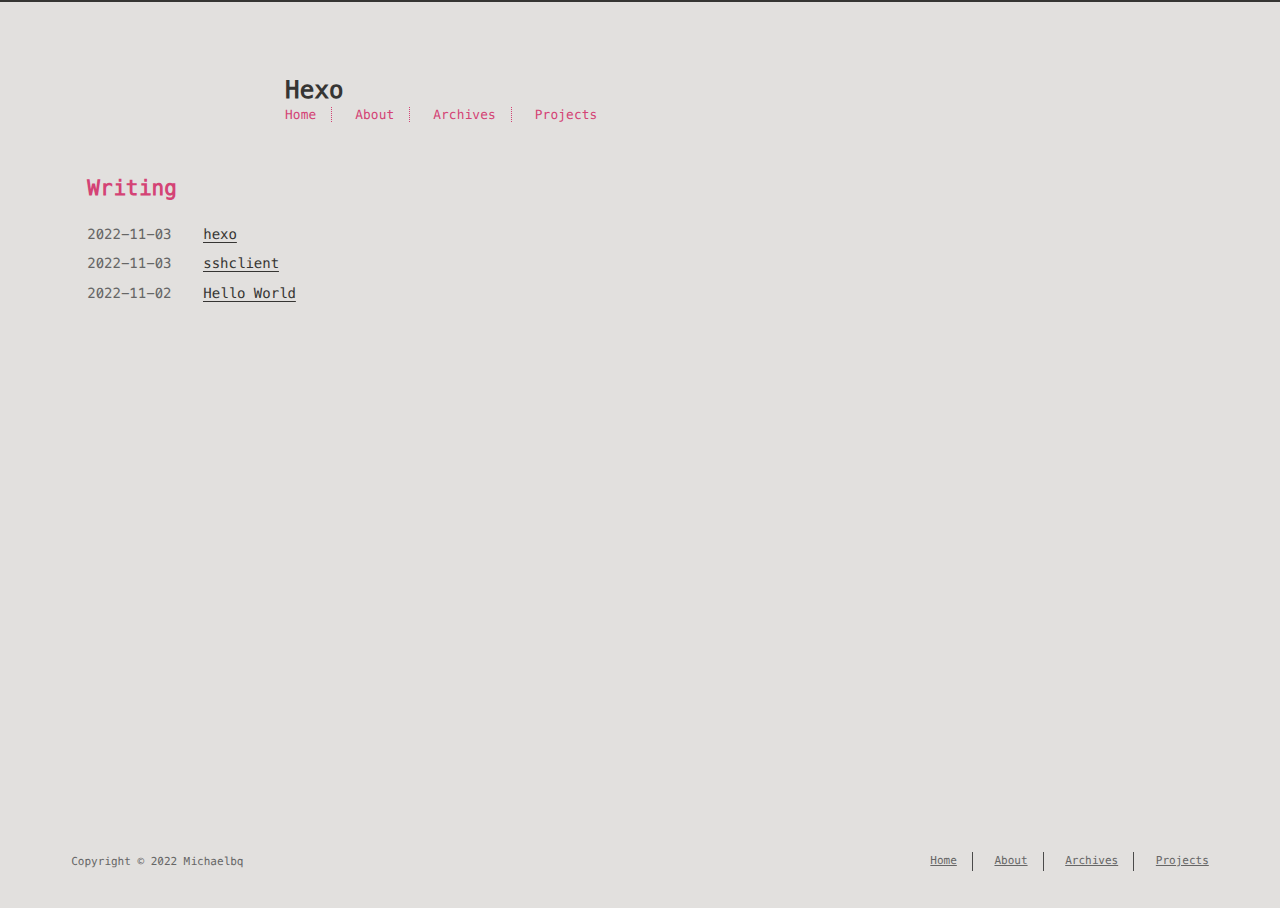
==== commit fda30104: "Site updated: 2022-11-03 19:25:06" ====
--- a/index.html
+++ b/index.html
@@ -49,10 +49,6 @@
           <header id="header">
   <a href="/">
   
-    
-      <div id="logo" style="background-image: url(/images/logo.png);"></div>
-    
-  
     <div id="title">
       <h1>Hexo</h1>
     </div>
@@ -89,6 +85,22 @@
     
       
     
+    
+      <li class="post-item">
+        
+    <div class="meta">
+        <time datetime="2022-11-03T11:22:02.000Z" itemprop="datePublished">2022-11-03</time>
+    </div>
+
+
+        <span>
+    
+        <a class="" href="/2022/11/03/hexo/">hexo</a>
+    
+
+
+</span>
+      </li>
     
       <li class="post-item">
         
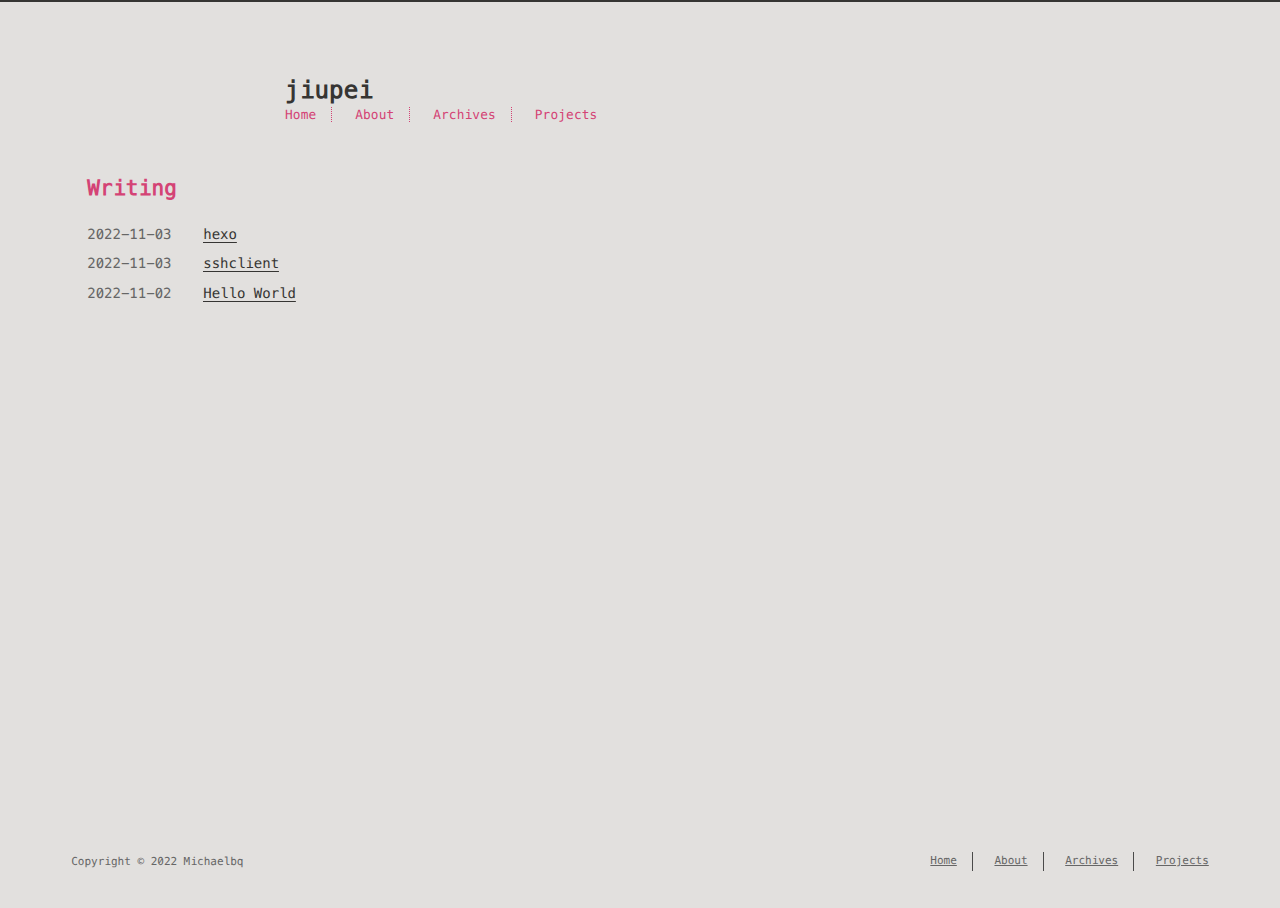
==== commit 5e543713: "Site updated: 2022-11-03 19:33:27" ====
--- a/index.html
+++ b/index.html
@@ -7,9 +7,9 @@
     <meta name="HandheldFriendly" content="True">
     <meta name="viewport" content="width=device-width, initial-scale=1, maximum-scale=1" />
     <meta property="og:type" content="website">
-<meta property="og:title" content="Hexo">
+<meta property="og:title" content="jiupei">
 <meta property="og:url" content="http://example.com/index.html">
-<meta property="og:site_name" content="Hexo">
+<meta property="og:site_name" content="jiupei">
 <meta property="og:locale" content="zh_CN">
 <meta property="article:author" content="Michaelbq">
 <meta name="twitter:card" content="summary">
@@ -32,7 +32,7 @@
         
     
     <!-- title -->
-    <title>Hexo</title>
+    <title>jiupei</title>
     <!-- styles -->
     
 <link rel="stylesheet" href="/css/style.css">
@@ -50,7 +50,7 @@
   <a href="/">
   
     <div id="title">
-      <h1>Hexo</h1>
+      <h1>jiupei</h1>
     </div>
   </a>
   <div id="nav">
@@ -111,7 +111,7 @@
 
         <span>
     
-        <a class="" href="/2022/11/03/sshclient/">sshclient</a>
+        <a class="" href="/2022/11/03/ssh-client/">sshclient</a>
     
 
 
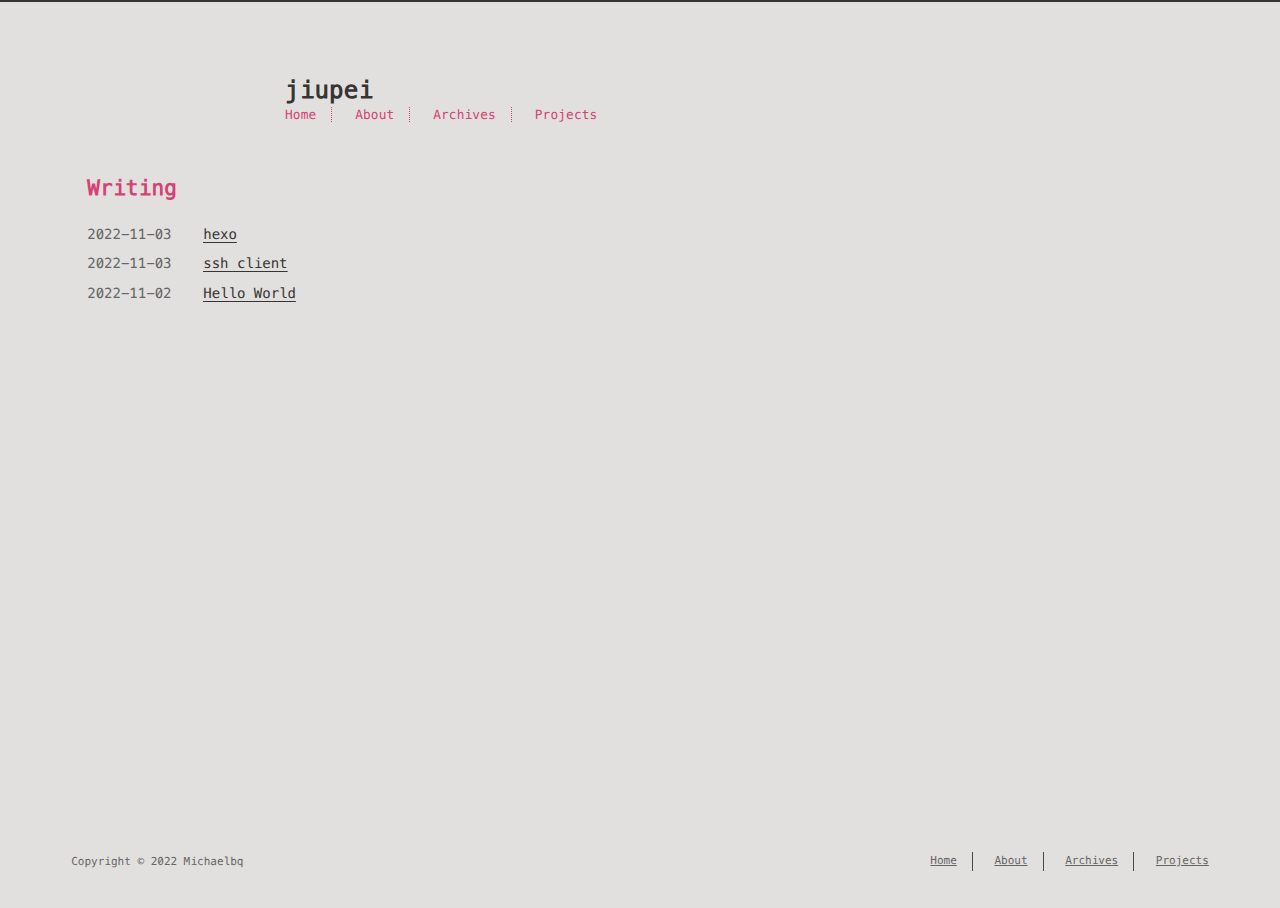
==== commit 0abee335: "Site updated: 2022-11-03 19:45:27" ====
--- a/index.html
+++ b/index.html
@@ -111,7 +111,7 @@
 
         <span>
     
-        <a class="" href="/2022/11/03/ssh-client/">sshclient</a>
+        <a class="" href="/2022/11/03/ssh-client/">ssh client</a>
     
 
 
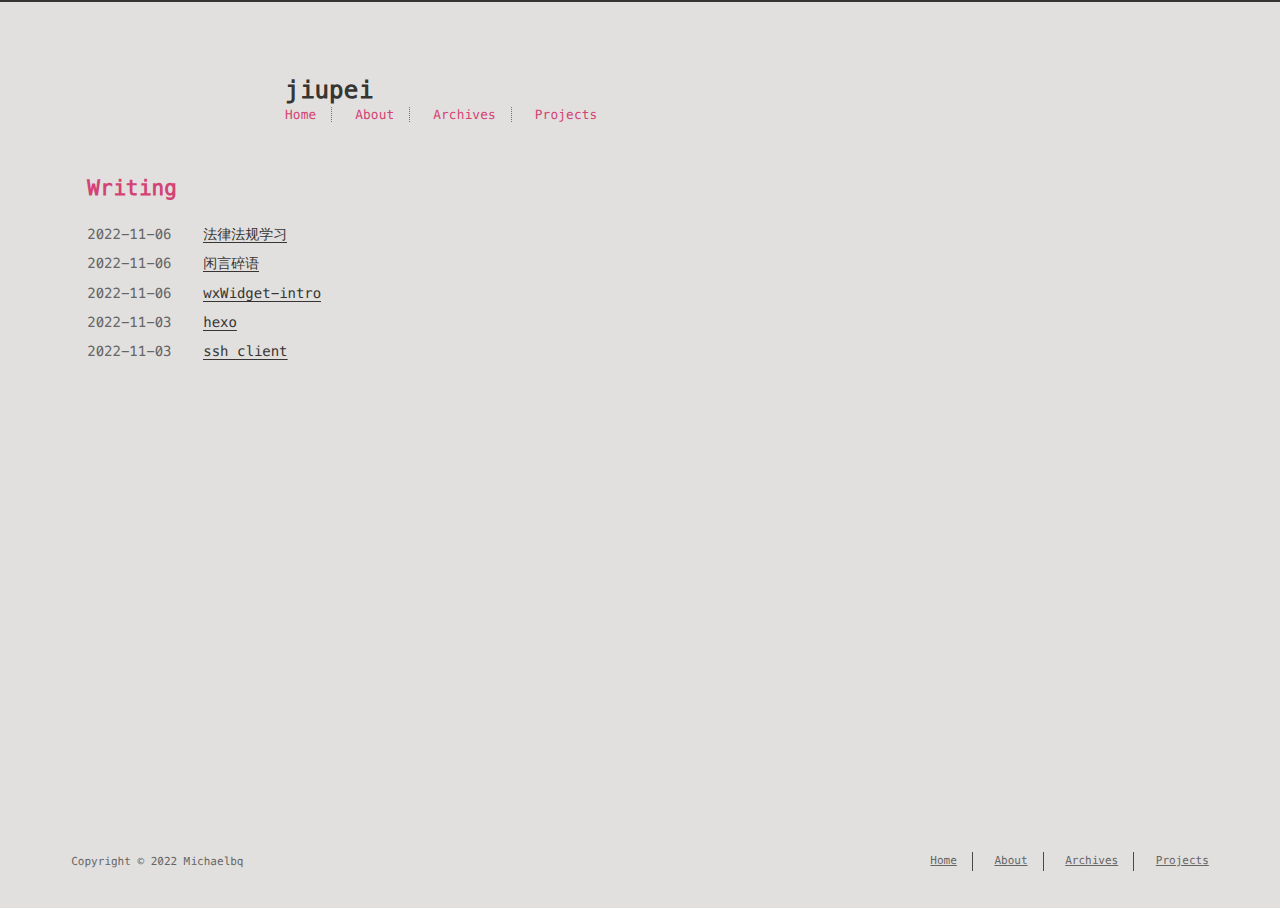
==== commit 093c5b31: "Site updated: 2022-11-06 19:36:18" ====
--- a/index.html
+++ b/index.html
@@ -89,6 +89,54 @@
       <li class="post-item">
         
     <div class="meta">
+        <time datetime="2022-11-06T10:05:05.000Z" itemprop="datePublished">2022-11-06</time>
+    </div>
+
+
+        <span>
+    
+        <a class="" href="/2022/11/06/%E6%B3%95%E5%BE%8B%E6%B3%95%E8%A7%84%E5%AD%A6%E4%B9%A0/">法律法规学习</a>
+    
+
+
+</span>
+      </li>
+    
+      <li class="post-item">
+        
+    <div class="meta">
+        <time datetime="2022-11-06T10:00:49.000Z" itemprop="datePublished">2022-11-06</time>
+    </div>
+
+
+        <span>
+    
+        <a class="" href="/2022/11/06/%E9%97%B2%E8%A8%80%E7%A2%8E%E8%AF%AD/">闲言碎语</a>
+    
+
+
+</span>
+      </li>
+    
+      <li class="post-item">
+        
+    <div class="meta">
+        <time datetime="2022-11-06T01:13:38.000Z" itemprop="datePublished">2022-11-06</time>
+    </div>
+
+
+        <span>
+    
+        <a class="" href="/2022/11/06/wxWidget-intro/">wxWidget-intro</a>
+    
+
+
+</span>
+      </li>
+    
+      <li class="post-item">
+        
+    <div class="meta">
         <time datetime="2022-11-03T11:22:02.000Z" itemprop="datePublished">2022-11-03</time>
     </div>
 
@@ -112,22 +160,6 @@
         <span>
     
         <a class="" href="/2022/11/03/ssh-client/">ssh client</a>
-    
-
-
-</span>
-      </li>
-    
-      <li class="post-item">
-        
-    <div class="meta">
-        <time datetime="2022-11-02T09:32:41.000Z" itemprop="datePublished">2022-11-02</time>
-    </div>
-
-
-        <span>
-    
-        <a class="" href="/2022/11/02/hello-world/">Hello World</a>
     
 
 
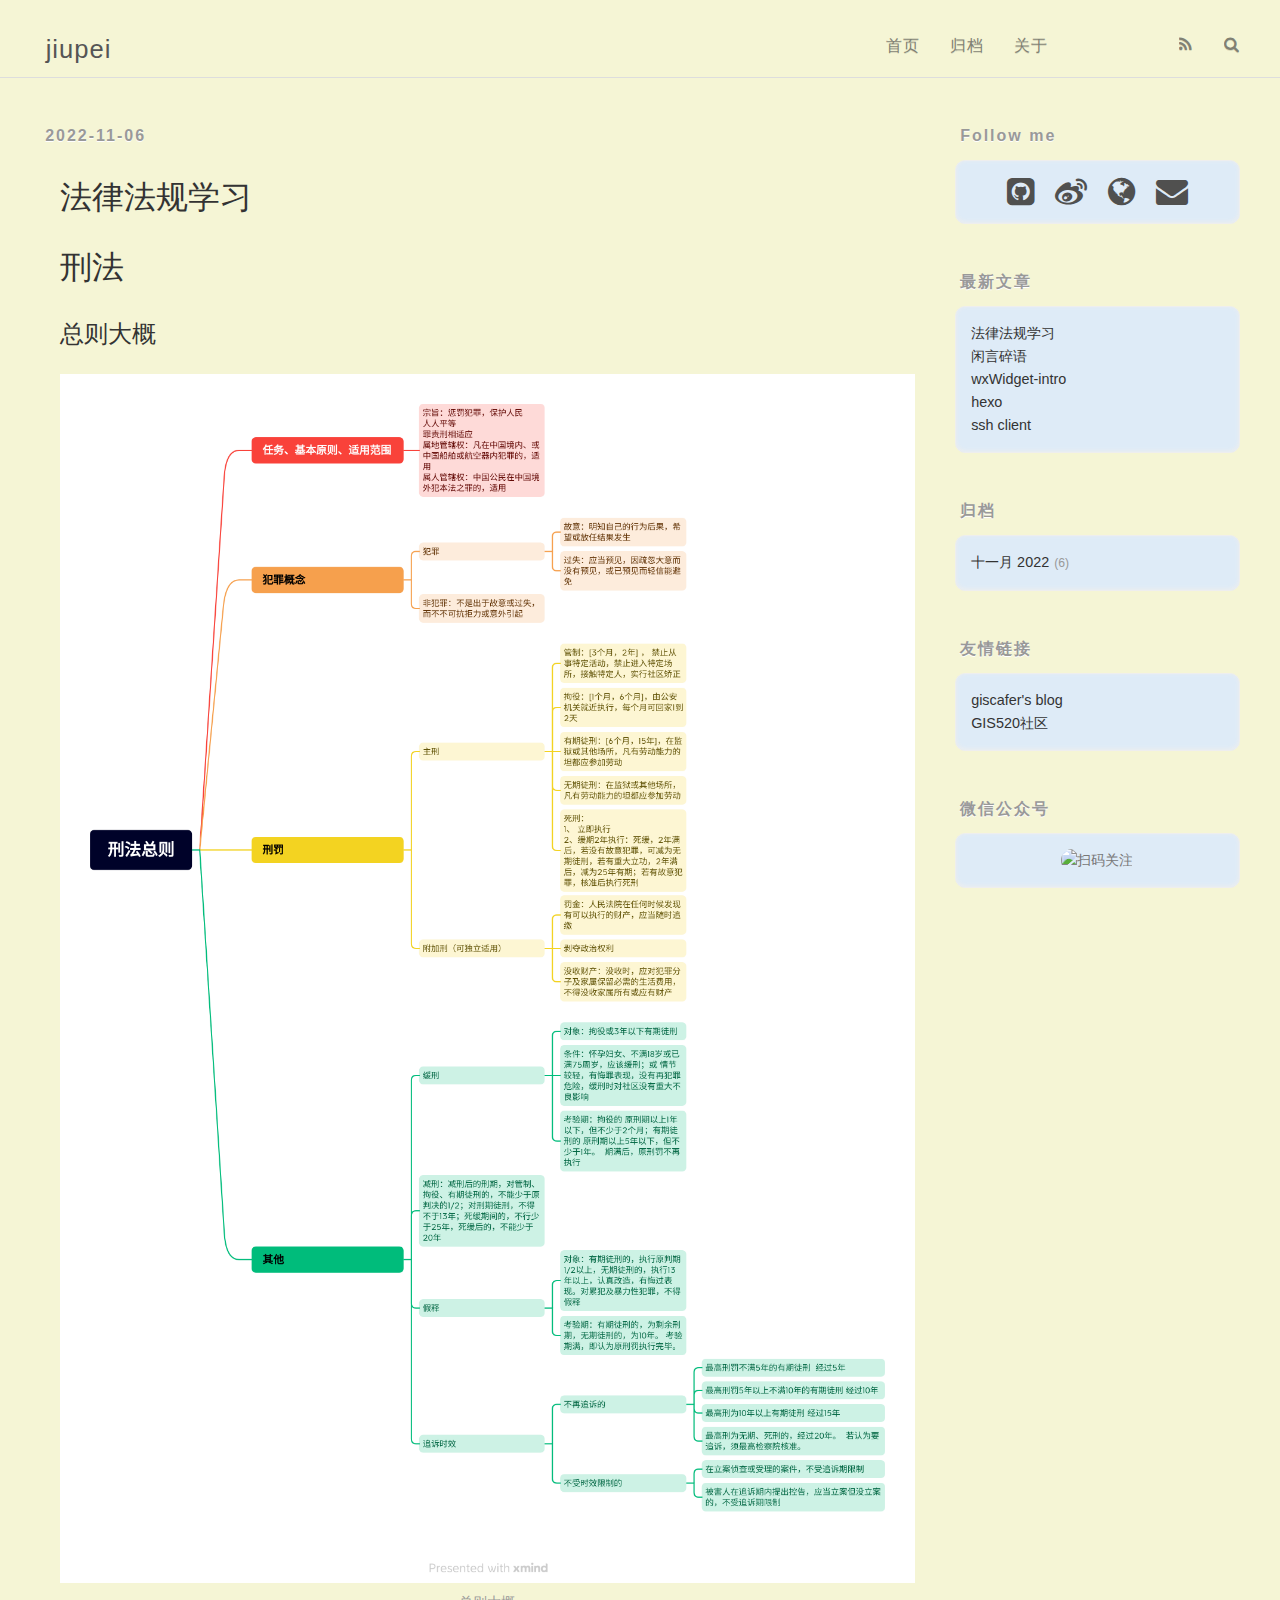
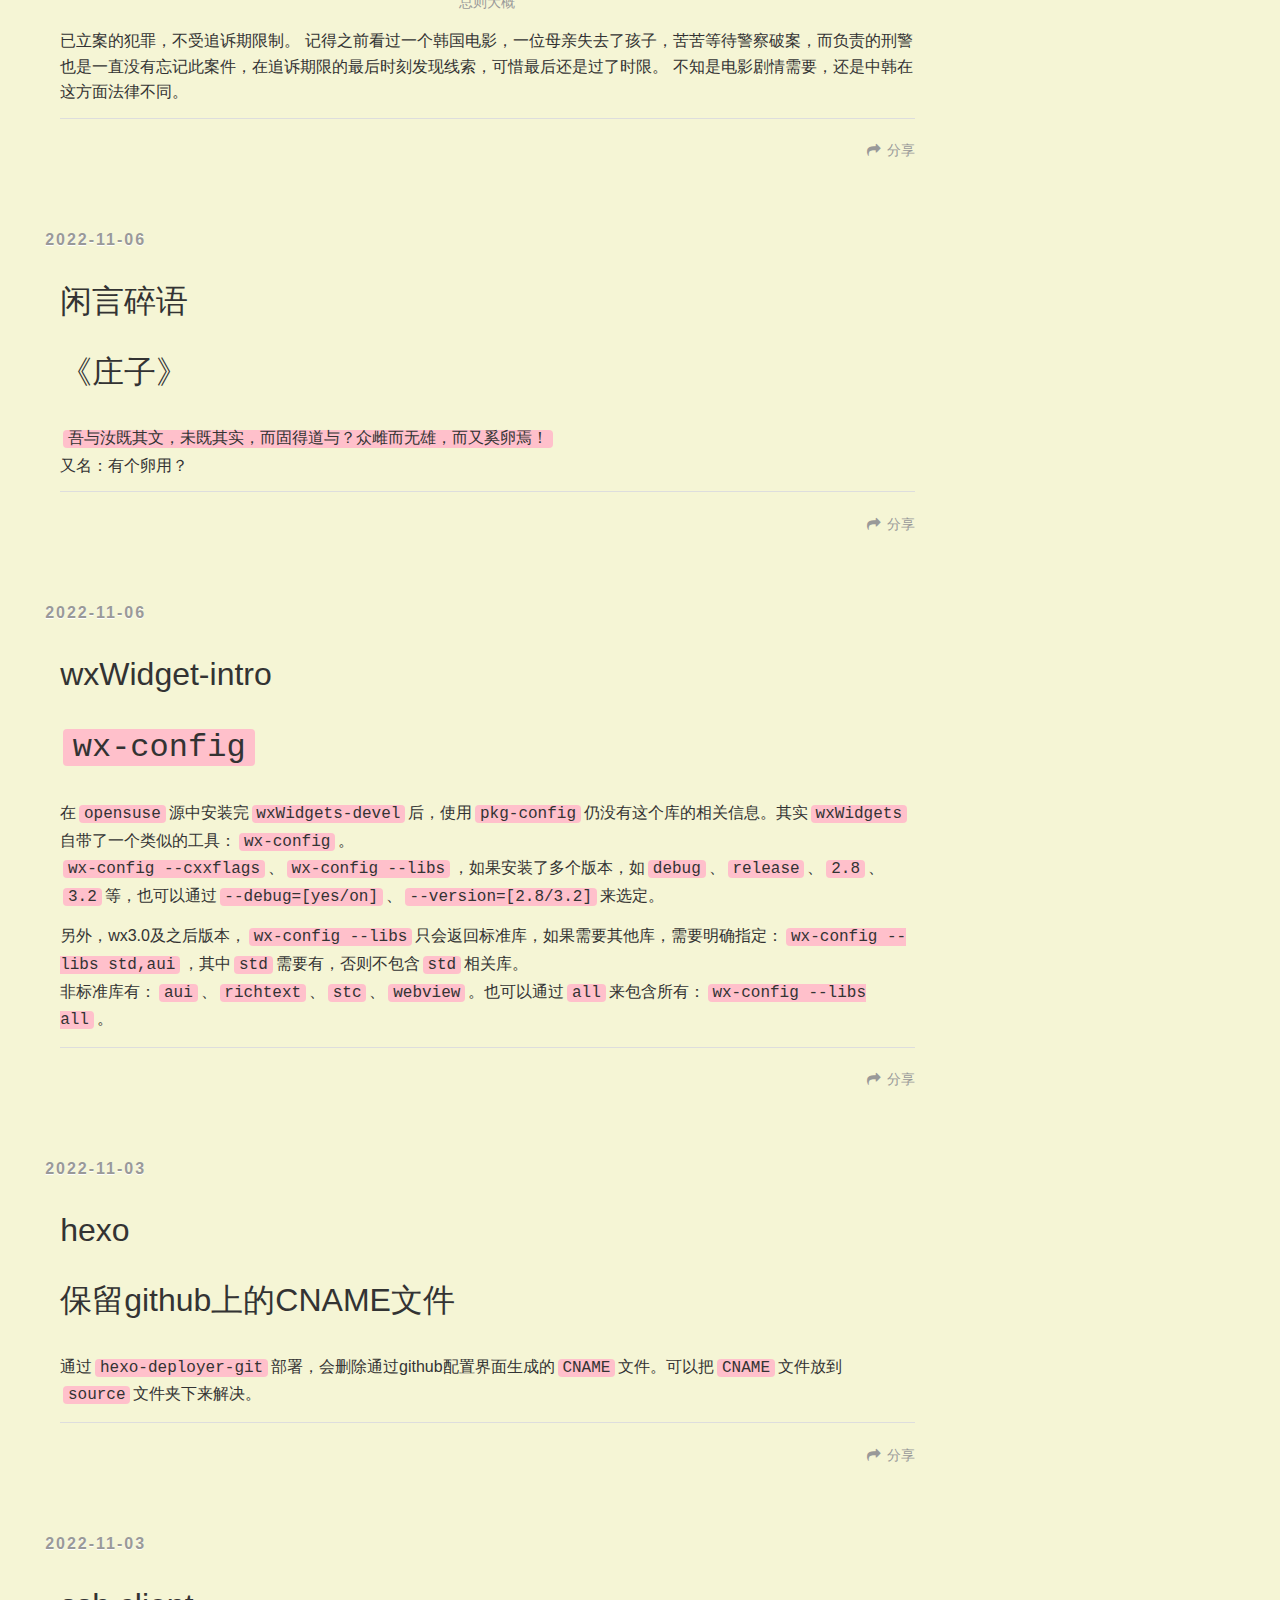
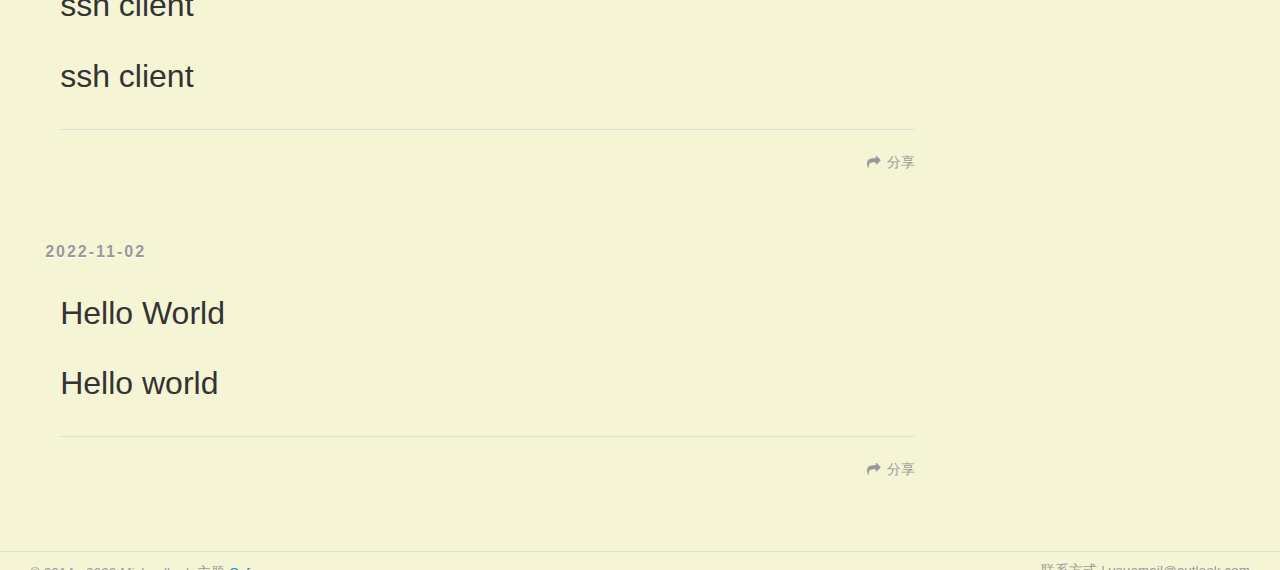
==== commit f18e5de1: "Site updated: 2022-11-06 19:44:04" ====
--- a/index.html
+++ b/index.html
@@ -1,226 +1,536 @@
 <!DOCTYPE html>
-<html lang=zh>
+<html>
 <head>
-    <!-- so meta -->
-    <meta charset="utf-8">
-    <meta http-equiv="X-UA-Compatible" content="IE=edge">
-    <meta name="HandheldFriendly" content="True">
-    <meta name="viewport" content="width=device-width, initial-scale=1, maximum-scale=1" />
-    <meta property="og:type" content="website">
+  <meta charset="utf-8">
+  
+  <title>jiupei</title>
+  <meta name="viewport" content="width=device-width, initial-scale=1, maximum-scale=1">
+  <meta property="og:type" content="website">
 <meta property="og:title" content="jiupei">
 <meta property="og:url" content="http://example.com/index.html">
 <meta property="og:site_name" content="jiupei">
 <meta property="og:locale" content="zh_CN">
 <meta property="article:author" content="Michaelbq">
 <meta name="twitter:card" content="summary">
-    
-    
-        
-          
-              <link rel="shortcut icon" href="/images/favicon.ico">
-          
-        
-        
-          
-            <link rel="icon" type="image/png" href="/images/favicon-192x192.png" sizes="192x192">
-          
-        
-        
-          
-            <link rel="apple-touch-icon" sizes="180x180" href="/images/apple-touch-icon.png">
-          
-        
-    
-    <!-- title -->
-    <title>jiupei</title>
-    <!-- styles -->
-    
+  
+    <link rel="alternate" href="/atom.xml" title="jiupei" type="application/atom+xml">
+  
+  
+    <link rel="icon" href="/favicon.png">
+  
+  
+    
+  
+  
 <link rel="stylesheet" href="/css/style.css">
 
-    <!-- rss -->
-    
-    
+  
+
 <meta name="generator" content="Hexo 5.4.2"></head>
 
 <body>
-    
-    <div class="content index width mx-auto px2 my4">
-        
-          <header id="header">
-  <a href="/">
-  
-    <div id="title">
-      <h1>jiupei</h1>
-    </div>
-  </a>
-  <div id="nav">
-    <ul>
-      <li class="icon">
-        <a href="#"><i class="fa fa-bars fa-2x"></i></a>
-      </li>
-       
-        <li><a href="/">Home</a></li>
-       
-        <li><a href="/about/">About</a></li>
-       
-        <li><a href="/archives/">Archives</a></li>
-       
-        <li><a target="_blank" rel="noopener" href="https://jiupei.xyz">Projects</a></li>
-      
-    </ul>
+  <div id="container">
+    <div id="wrap">
+      <header id="header">
+  <div id="banner"></div>
+  <div id="header-outer" class="outer">
+    
+    <div id="header-inner" class="inner">
+      <nav id="sub-nav">
+        
+          <a id="nav-rss-link" class="nav-icon" href="/atom.xml" title="RSS Feed"></a>
+        
+        <a id="nav-search-btn" class="nav-icon" title="搜索"></a>
+      </nav>
+      <div id="search-form-wrap">
+        <form action="//google.com/search" method="get" accept-charset="UTF-8" class="search-form"><input type="search" name="q" class="search-form-input" placeholder="Search"><button type="submit" class="search-form-submit">&#xF002;</button><input type="hidden" name="sitesearch" value="http://example.com"></form>
+      </div>
+      <nav id="main-nav">
+        <a id="main-nav-toggle" class="nav-icon"></a>
+        
+          <a class="main-nav-link" href="/">首页</a>
+        
+          <a class="main-nav-link" href="/archives">归档</a>
+        
+          <a class="main-nav-link" href="/about">关于</a>
+        
+      </nav>
+      
+    </div>
+    <div id="header-title" class="inner">
+      <h1 id="logo-wrap">
+        <a href="/" id="logo">jiupei</a>
+      </h1>
+      
+    </div>
   </div>
 </header>
-
-        
-        <section id="about">
-  
-  <p style="display: inline">
-    
-  </p>
+      <div class="outer">
+        <section id="main">
+  
+    <article id="post-法律法规学习" class="article article-type-post" itemscope itemprop="blogPost">
+  <div class="article-meta">
+    <a href="/2022/11/06/%E6%B3%95%E5%BE%8B%E6%B3%95%E8%A7%84%E5%AD%A6%E4%B9%A0/" class="article-date">
+  <time datetime="2022-11-06T10:05:05.000Z" itemprop="datePublished">2022-11-06</time>
+</a>
+    
+  </div>
+  <div class="article-inner">
+    
+    
+      <header class="article-header">
+        
+  
+    <h1 itemprop="name">
+      <a class="article-title" href="/2022/11/06/%E6%B3%95%E5%BE%8B%E6%B3%95%E8%A7%84%E5%AD%A6%E4%B9%A0/">法律法规学习</a>
+    </h1>
+  
+
+      </header>
+    
+    <div class="article-entry" itemprop="articleBody">
+      
+        <!-- Table of Contents -->
+        
+        <h1 id="刑法"><a href="#刑法" class="headerlink" title="刑法"></a>刑法</h1><h2 id="总则大概"><a href="#总则大概" class="headerlink" title="总则大概"></a>总则大概</h2><p><img src="/img/%E5%88%91%E6%B3%95%E6%80%BB%E5%88%99.png" alt="总则大概"></p>
+<p>已立案的犯罪，不受追诉期限制。 记得之前看过一个韩国电影，一位母亲失去了孩子，苦苦等待警察破案，而负责的刑警也是一直没有忘记此案件，在追诉期限的最后时刻发现线索，可惜最后还是过了时限。 不知是电影剧情需要，还是中韩在这方面法律不同。</p>
+
+      
+    </div>
+    <footer class="article-footer">
+      <a data-url="http://example.com/2022/11/06/%E6%B3%95%E5%BE%8B%E6%B3%95%E8%A7%84%E5%AD%A6%E4%B9%A0/" data-id="cla5advkv0004ic4kf9bf7iu1" class="article-share-link">分享</a>
+      
+      
+      
+    </footer>
+  </div>
+  
+</article>
+ 
+
+
+  
+    <article id="post-闲言碎语" class="article article-type-post" itemscope itemprop="blogPost">
+  <div class="article-meta">
+    <a href="/2022/11/06/%E9%97%B2%E8%A8%80%E7%A2%8E%E8%AF%AD/" class="article-date">
+  <time datetime="2022-11-06T10:00:49.000Z" itemprop="datePublished">2022-11-06</time>
+</a>
+    
+  </div>
+  <div class="article-inner">
+    
+    
+      <header class="article-header">
+        
+  
+    <h1 itemprop="name">
+      <a class="article-title" href="/2022/11/06/%E9%97%B2%E8%A8%80%E7%A2%8E%E8%AF%AD/">闲言碎语</a>
+    </h1>
+  
+
+      </header>
+    
+    <div class="article-entry" itemprop="articleBody">
+      
+        <!-- Table of Contents -->
+        
+        <h1 id="《庄子》"><a href="#《庄子》" class="headerlink" title="《庄子》"></a>《庄子》</h1><p><code>吾与汝既其文，未既其实，而固得道与？众雌而无雄，而又奚卵焉！</code><br>又名：有个卵用？</p>
+
+      
+    </div>
+    <footer class="article-footer">
+      <a data-url="http://example.com/2022/11/06/%E9%97%B2%E8%A8%80%E7%A2%8E%E8%AF%AD/" data-id="cla5advkx0005ic4k7lwf8d7c" class="article-share-link">分享</a>
+      
+      
+      
+    </footer>
+  </div>
+  
+</article>
+ 
+
+
+  
+    <article id="post-wxWidget-intro" class="article article-type-post" itemscope itemprop="blogPost">
+  <div class="article-meta">
+    <a href="/2022/11/06/wxWidget-intro/" class="article-date">
+  <time datetime="2022-11-06T01:13:38.000Z" itemprop="datePublished">2022-11-06</time>
+</a>
+    
+  </div>
+  <div class="article-inner">
+    
+    
+      <header class="article-header">
+        
+  
+    <h1 itemprop="name">
+      <a class="article-title" href="/2022/11/06/wxWidget-intro/">wxWidget-intro</a>
+    </h1>
+  
+
+      </header>
+    
+    <div class="article-entry" itemprop="articleBody">
+      
+        <!-- Table of Contents -->
+        
+        <h1 id="wx-config"><a href="#wx-config" class="headerlink" title="wx-config"></a><code>wx-config</code></h1><p>在<code>opensuse</code>源中安装完<code>wxWidgets-devel</code>后，使用<code>pkg-config</code>仍没有这个库的相关信息。其实<code>wxWidgets</code>自带了一个类似的工具：<code>wx-config</code>。<br><code>wx-config --cxxflags</code>、<code>wx-config --libs</code>，如果安装了多个版本，如<code>debug</code>、<code>release</code>、<code>2.8</code>、<code>3.2</code>等，也可以通过<code>--debug=[yes/on]</code>、<code>--version=[2.8/3.2]</code>来选定。</p>
+<p>另外，wx3.0及之后版本，<code>wx-config --libs</code>只会返回标准库，如果需要其他库，需要明确指定：<code>wx-config --libs std,aui</code>，其中<code>std</code>需要有，否则不包含<code>std</code>相关库。<br>非标准库有：<code>aui</code>、<code>richtext</code>、<code>stc</code>、<code>webview</code>。也可以通过<code>all</code>来包含所有：<code>wx-config --libs all</code>。</p>
+
+      
+    </div>
+    <footer class="article-footer">
+      <a data-url="http://example.com/2022/11/06/wxWidget-intro/" data-id="cla5advku0003ic4k5bho358x" class="article-share-link">分享</a>
+      
+      
+      
+    </footer>
+  </div>
+  
+</article>
+ 
+
+
+  
+    <article id="post-hexo" class="article article-type-post" itemscope itemprop="blogPost">
+  <div class="article-meta">
+    <a href="/2022/11/03/hexo/" class="article-date">
+  <time datetime="2022-11-03T11:22:02.000Z" itemprop="datePublished">2022-11-03</time>
+</a>
+    
+  </div>
+  <div class="article-inner">
+    
+    
+      <header class="article-header">
+        
+  
+    <h1 itemprop="name">
+      <a class="article-title" href="/2022/11/03/hexo/">hexo</a>
+    </h1>
+  
+
+      </header>
+    
+    <div class="article-entry" itemprop="articleBody">
+      
+        <!-- Table of Contents -->
+        
+        <h1 id="保留github上的CNAME文件"><a href="#保留github上的CNAME文件" class="headerlink" title="保留github上的CNAME文件"></a>保留github上的CNAME文件</h1><p>通过<code>hexo-deployer-git</code>部署，会删除通过github配置界面生成的<code>CNAME</code>文件。可以把<code>CNAME</code>文件放到<code>source</code>文件夹下来解决。</p>
+
+      
+    </div>
+    <footer class="article-footer">
+      <a data-url="http://example.com/2022/11/03/hexo/" data-id="cla5advkr0001ic4ke4d4hkyw" class="article-share-link">分享</a>
+      
+      
+      
+    </footer>
+  </div>
+  
+</article>
+ 
+
+
+  
+    <article id="post-ssh-client" class="article article-type-post" itemscope itemprop="blogPost">
+  <div class="article-meta">
+    <a href="/2022/11/03/ssh-client/" class="article-date">
+  <time datetime="2022-11-03T09:32:41.000Z" itemprop="datePublished">2022-11-03</time>
+</a>
+    
+  </div>
+  <div class="article-inner">
+    
+    
+      <header class="article-header">
+        
+  
+    <h1 itemprop="name">
+      <a class="article-title" href="/2022/11/03/ssh-client/">ssh client</a>
+    </h1>
+  
+
+      </header>
+    
+    <div class="article-entry" itemprop="articleBody">
+      
+        <!-- Table of Contents -->
+        
+        <h1 id="ssh-client"><a href="#ssh-client" class="headerlink" title="ssh client"></a>ssh client</h1>
+      
+    </div>
+    <footer class="article-footer">
+      <a data-url="http://example.com/2022/11/03/ssh-client/" data-id="cla5advkt0002ic4kgqpc1vxu" class="article-share-link">分享</a>
+      
+      
+      
+    </footer>
+  </div>
+  
+</article>
+ 
+
+
+  
+    <article id="post-hello-world" class="article article-type-post" itemscope itemprop="blogPost">
+  <div class="article-meta">
+    <a href="/2022/11/02/hello-world/" class="article-date">
+  <time datetime="2022-11-02T09:32:41.000Z" itemprop="datePublished">2022-11-02</time>
+</a>
+    
+  </div>
+  <div class="article-inner">
+    
+    
+      <header class="article-header">
+        
+  
+    <h1 itemprop="name">
+      <a class="article-title" href="/2022/11/02/hello-world/">Hello World</a>
+    </h1>
+  
+
+      </header>
+    
+    <div class="article-entry" itemprop="articleBody">
+      
+        <!-- Table of Contents -->
+        
+        <h1 id="Hello-world"><a href="#Hello-world" class="headerlink" title="Hello world"></a>Hello world</h1>
+      
+    </div>
+    <footer class="article-footer">
+      <a data-url="http://example.com/2022/11/02/hello-world/" data-id="cla5advkn0000ic4k16na57oc" class="article-share-link">分享</a>
+      
+      
+      
+    </footer>
+  </div>
+  
+</article>
+ 
+
+
+  
+
 </section>
-
-<section id="writing">
-  <span class="h1"><a href="/archives">Writing</a></span>
-  <ul class="post-list">
-    
-      
-    
-    
-      <li class="post-item">
-        
-    <div class="meta">
-        <time datetime="2022-11-06T10:05:05.000Z" itemprop="datePublished">2022-11-06</time>
-    </div>
-
-
-        <span>
-    
-        <a class="" href="/2022/11/06/%E6%B3%95%E5%BE%8B%E6%B3%95%E8%A7%84%E5%AD%A6%E4%B9%A0/">法律法规学习</a>
-    
-
-
-</span>
-      </li>
-    
-      <li class="post-item">
-        
-    <div class="meta">
-        <time datetime="2022-11-06T10:00:49.000Z" itemprop="datePublished">2022-11-06</time>
-    </div>
-
-
-        <span>
-    
-        <a class="" href="/2022/11/06/%E9%97%B2%E8%A8%80%E7%A2%8E%E8%AF%AD/">闲言碎语</a>
-    
-
-
-</span>
-      </li>
-    
-      <li class="post-item">
-        
-    <div class="meta">
-        <time datetime="2022-11-06T01:13:38.000Z" itemprop="datePublished">2022-11-06</time>
-    </div>
-
-
-        <span>
-    
-        <a class="" href="/2022/11/06/wxWidget-intro/">wxWidget-intro</a>
-    
-
-
-</span>
-      </li>
-    
-      <li class="post-item">
-        
-    <div class="meta">
-        <time datetime="2022-11-03T11:22:02.000Z" itemprop="datePublished">2022-11-03</time>
-    </div>
-
-
-        <span>
-    
-        <a class="" href="/2022/11/03/hexo/">hexo</a>
-    
-
-
-</span>
-      </li>
-    
-      <li class="post-item">
-        
-    <div class="meta">
-        <time datetime="2022-11-03T09:32:41.000Z" itemprop="datePublished">2022-11-03</time>
-    </div>
-
-
-        <span>
-    
-        <a class="" href="/2022/11/03/ssh-client/">ssh client</a>
-    
-
-
-</span>
-      </li>
-    
-  </ul>
-  
-</section>
-
-
-
-    </div>
-    
-    <footer id="footer">
-  <div class="footer-left">
-    Copyright &copy; 2022 Michaelbq
-  </div>
-  <div class="footer-right">
-    <nav>
+           
+    <aside id="sidebar">
+  
+    
+  <div class="widget-wrap">
+     
+        <h3 class="follow-title ">Follow me</h3>
+     
+    <div class="widget follow">
+      
+              <a class="github" aria-hidden="true" href="https://github.com/giscafer" target="_blank" title="Github"></a>
+      
+      
+            <a class="weibo" aria-hidden="true"  href="http://weibo.com/laohoubin" target="_blank" title="微博"></a>
+      
+      
+              <a class="zhihu" aria-hidden="true"  href="http://www.zhihu.com/people/giscafer" target="_blank" title="知乎"></a>
+      
+      
+            <a class="email" aria-hidden="true"  href="mailto:youemail@outlook.com" target="_blank" title="邮箱"></a>
+      
+    </div>
+  </div>
+
+
+  
+    
+  
+    
+
+  
+    
+  
+    
+  <div class="widget-wrap">
+    <h3 class="widget-title recent-posts">最新文章</h3>
+    <div class="widget">
       <ul>
-         
-          <li><a href="/">Home</a></li>
-         
-          <li><a href="/about/">About</a></li>
-         
-          <li><a href="/archives/">Archives</a></li>
-         
-          <li><a target="_blank" rel="noopener" href="https://jiupei.xyz">Projects</a></li>
+        
+          <li>
+            <a href="/2022/11/06/%E6%B3%95%E5%BE%8B%E6%B3%95%E8%A7%84%E5%AD%A6%E4%B9%A0/">法律法规学习</a>
+          </li>
+        
+          <li>
+            <a href="/2022/11/06/%E9%97%B2%E8%A8%80%E7%A2%8E%E8%AF%AD/">闲言碎语</a>
+          </li>
+        
+          <li>
+            <a href="/2022/11/06/wxWidget-intro/">wxWidget-intro</a>
+          </li>
+        
+          <li>
+            <a href="/2022/11/03/hexo/">hexo</a>
+          </li>
+        
+          <li>
+            <a href="/2022/11/03/ssh-client/">ssh client</a>
+          </li>
         
       </ul>
-    </nav>
+    </div>
+  </div>
+
+  
+    
+  <div class="widget-wrap">
+    <h3 class="widget-title archive">归档</h3>
+    <div class="widget">
+      <ul class="archive-list"><li class="archive-list-item"><a class="archive-list-link" href="/archives/2022/11/">十一月 2022</a><span class="archive-list-count">6</span></li></ul>
+    </div>
+  </div>
+
+
+  
+    
+<div class="widget-wrap">
+    <h3 class="widget-title">友情链接</h3>
+    <div class="widget">
+        <ul>
+            
+            <li>
+                <a target="_blank" rel="noopener" href="http://blog.giscafer.com">giscafer&#39;s blog</a>
+            </li>
+            
+            <li>
+                <a target="_blank" rel="noopener" href="http://www.gis520.com">GIS520社区</a>
+            </li>
+            
+        </ul>
+    </div>
+</div>
+
+  
+    <!--微信公众号二维码-->
+
+  <div class="widget-wrap">
+    <h3 class="follow-title ">微信公众号</h3>
+    <div class="widget wechat-widget">
+        <img src="http://blog.giscafer.com/static/images/qrcode_giscafer.jpg" alt="扫码关注" width="250"/>
+    </div>
+  </div>
+
+
+  
+</aside>
+
+      </div>
+      <footer id="footer">
+  
+  <div class="outer">
+    <div id="footer-left">
+      &copy; 2014 - 2022 Michaelbq&nbsp;|&nbsp;
+      主题 <a href="https://github.com/giscafer/hexo-theme-cafe/" target="_blank">Cafe</a>
+    </div>
+     <div id="footer-right">
+      联系方式&nbsp;|&nbsp;youemail@outlook.com
+    </div>
   </div>
 </footer>
-
+ 
+<script src="/jquery/jquery.min.js"></script>
+
+    </div>
+    <nav id="mobile-nav">
+  
+    <a href="/" class="mobile-nav-link">首页</a>
+  
+    <a href="/archives" class="mobile-nav-link">归档</a>
+  
+    <a href="/about" class="mobile-nav-link">关于</a>
+  
+</nav>
+    <img class="back-to-top-btn" src="/images/fly-to-top.png"/>
+<script>
+// Elevator script included on the page, already.
+window.onload = function() {
+  var elevator = new Elevator({
+    selector:'.back-to-top-btn',
+    element: document.querySelector('.back-to-top-btn'),
+    duration: 1000 // milliseconds
+  });
+}
+</script>
+      
+
+  
+    <script>
+      var cloudTieConfig = {
+        url: document.location.href, 
+        sourceId: "",
+        productKey: "e2fb4051c49842688ce669e634bc983f",
+        target: "cloud-tie-wrapper"
+      };
+    </script>
+    <script src="https://img1.ws.126.net/f2e/tie/yun/sdk/loader.js"></script>
+    
+
+  
+
+
+
+
+
+
+
+<!-- author:forvoid begin -->
+<!-- author:forvoid begin -->
+
+<!-- author:forvoid end -->
+
+<!-- author:forvoid end -->
+
+
+  
+    <script type="text/x-mathjax-config">
+      MathJax.Hub.Config({
+        tex2jax: {
+          inlineMath: [ ['$','$'], ["\\(","\\)"]  ],
+          processEscapes: true,
+          skipTags: ['script', 'noscript', 'style', 'textarea', 'pre', 'code']
+        }
+      })
+    </script>
+
+    <script type="text/x-mathjax-config">
+      MathJax.Hub.Queue(function() {
+        var all = MathJax.Hub.getAllJax(), i;
+        for (i=0; i < all.length; i += 1) {
+          all[i].SourceElement().parentNode.className += ' has-jax';
+        }
+      })
+    </script>
+    <script type="text/javascript" src="https://cdn.rawgit.com/mathjax/MathJax/2.7.1/MathJax.js?config=TeX-AMS-MML_HTMLorMML"></script>
+  
+
+
+ 
+<script src="/js/is.js"></script>
+
+
+
+  
+<link rel="stylesheet" href="/fancybox/jquery.fancybox.css">
+
+  
+<script src="/fancybox/jquery.fancybox.pack.js"></script>
+
+
+
+
+<script src="/js/script.js"></script>
+
+
+<script src="/js/elevator.js"></script>
+
+  </div>
 </body>
-</html>
-<!-- styles -->
-
-<link rel="stylesheet" href="/lib/font-awesome/css/font-awesome.min.css">
-
-
-<link rel="stylesheet" href="/lib/meslo-LG/styles.css">
-
-
-<link rel="stylesheet" href="/lib/justified-gallery/justifiedGallery.min.css">
-
-
-
-<!-- jquery -->
-
-<script src="/lib/jquery/jquery.min.js"></script>
-
-
-<script src="/lib/justified-gallery/jquery.justifiedGallery.min.js"></script>
-
-
-<script src="/js/main.js"></script>
-
-<!-- Google Analytics -->
-
-<!-- Disqus Comments -->
-
-
+</html>--- a/css/style.css
+++ b/css/style.css
@@ -1,1084 +1,694 @@
-.inline {
+body {
+  width: 100%;
+}
+body:before,
+body:after {
+  content: "";
+  display: table;
+}
+body:after {
+  clear: both;
+}
+html,
+body,
+div,
+span,
+applet,
+object,
+iframe,
+h1,
+h2,
+h3,
+h4,
+h5,
+h6,
+p,
+blockquote,
+pre,
+a,
+abbr,
+acronym,
+address,
+big,
+cite,
+code,
+del,
+dfn,
+em,
+img,
+ins,
+kbd,
+q,
+s,
+samp,
+small,
+strike,
+strong,
+sub,
+sup,
+tt,
+var,
+dl,
+dt,
+dd,
+ol,
+ul,
+li,
+fieldset,
+form,
+label,
+legend,
+table,
+caption,
+tbody,
+tfoot,
+thead,
+tr,
+th,
+td {
+  margin: 0;
+  padding: 0;
+  border: 0;
+  outline: 0;
+  font-weight: inherit;
+  font-style: inherit;
+  font-family: inherit;
+  font-size: 100%;
+  vertical-align: baseline;
+}
+body {
+  line-height: 1;
+  color: #000;
+  background: #fff;
+}
+ol,
+ul {
+  list-style: none;
+}
+table {
+  border-collapse: separate;
+  border-spacing: 0;
+  vertical-align: middle;
+}
+caption,
+th,
+td {
+  text-align: left;
+  font-weight: normal;
+  vertical-align: middle;
+}
+a img {
+  border: none;
+}
+input,
+button {
+  margin: 0;
+  padding: 0;
+}
+input::-moz-focus-inner,
+button::-moz-focus-inner {
+  border: 0;
+  padding: 0;
+}
+@font-face {
+  font-family: FontAwesome;
+  font-style: normal;
+  font-weight: normal;
+  src: url("fonts/fontawesome-webfont.eot?v=#4.0.3");
+  src: url("fonts/fontawesome-webfont.eot?#iefix&v=#4.0.3") format("embedded-opentype"), url("fonts/fontawesome-webfont.woff?v=#4.0.3") format("woff"), url("fonts/fontawesome-webfont.ttf?v=#4.0.3") format("truetype"), url("fonts/fontawesome-webfont.svg#fontawesomeregular?v=#4.0.3") format("svg");
+}
+html,
+body,
+#container {
+  height: 100%;
+}
+body {
+  background: #f5f5d5 /*#eee*/;
+  font: 16px "Helvetica Neue", Helvetica, Arial, sans-serif;
+  -webkit-text-size-adjust: 100%;
+}
+.outer {
+  max-width: 1220px;
+  margin: 0 auto;
+  padding: 0 20px;
+}
+.outer:before,
+.outer:after {
+  content: "";
+  display: table;
+}
+.outer:after {
+  clear: both;
+}
+.inner {
   display: inline;
-}
-.block {
-  display: block;
-}
-.inline-block {
-  display: inline-block;
-}
-.table {
-  display: table;
-}
-.table-cell {
-  display: table-cell;
-}
-.overflow-hidden {
+  float: left;
+  width: 98.33333333333333%;
+  margin: 0 0.833333333333333%;
+}
+.left,
+.alignleft {
+  float: left;
+}
+.right,
+.alignright {
+  float: right;
+}
+.clear {
+  clear: both;
+}
+#container {
+  position: relative;
+}
+.mobile-nav-on {
   overflow: hidden;
 }
-.overflow-scroll {
-  overflow: scroll;
-}
-.overflow-auto {
-  overflow: auto;
-}
-.clearfix:before,
-.clearfix:after {
-  content: " ";
-  display: table;
-}
-.clearfix:after {
-  clear: both;
-}
-.left {
-  float: left;
-}
-.right {
-  float: right;
-}
-.fit {
-  max-width: 100%;
-}
-.truncate {
-  display: inline-block;
-  white-space: nowrap;
-  overflow: hidden;
-  text-overflow: ellipsis;
-}
-.max-width-1 {
-  max-width: 24rem;
-}
-.max-width-2 {
-  max-width: 32rem;
-}
-.max-width-3 {
-  max-width: 48rem;
-}
-.max-width-4 {
-  max-width: 64rem;
-}
-.border-box {
-  box-sizing: border-box;
-}
-.m0 {
-  margin: 0;
-}
-.mt0 {
-  margin-top: 0;
-}
-.mr0 {
-  margin-right: 0;
-}
-.mb0 {
-  margin-bottom: 0;
-}
-.ml0 {
-  margin-left: 0;
-}
-.mx0 {
-  margin-left: 0;
-  margin-right: 0;
-}
-.my0 {
-  margin-top: 0;
-  margin-bottom: 0;
-}
-.m1 {
-  margin: 0.5rem;
-}
-.mt1 {
-  margin-top: 0.5rem;
-}
-.mr1 {
-  margin-right: 0.5rem;
-}
-.mb1 {
-  margin-bottom: 0.5rem;
-}
-.ml1 {
-  margin-left: 0.5rem;
-}
-.mx1 {
-  margin-left: 0.5rem;
-  margin-right: 0.5rem;
-}
-.my1 {
-  margin-top: 0.5rem;
-  margin-bottom: 0.5rem;
-}
-.m2 {
-  margin: 1rem;
-}
-.mt2 {
-  margin-top: 1rem;
-}
-.mr2 {
-  margin-right: 1rem;
-}
-.mb2 {
-  margin-bottom: 1rem;
-}
-.ml2 {
-  margin-left: 1rem;
-}
-.mx2 {
-  margin-left: 1rem;
-  margin-right: 1rem;
-}
-.my2 {
-  margin-top: 1rem;
-  margin-bottom: 1rem;
-}
-.m3 {
-  margin: 2rem;
-}
-.mt3 {
-  margin-top: 2rem;
-}
-.mr3 {
-  margin-right: 2rem;
-}
-.mb3 {
-  margin-bottom: 2rem;
-}
-.ml3 {
-  margin-left: 2rem;
-}
-.mx3 {
-  margin-left: 2rem;
-  margin-right: 2rem;
-}
-.my3 {
-  margin-top: 2rem;
-  margin-bottom: 2rem;
-}
-.m4 {
-  margin: 4rem;
-}
-.mt4 {
-  margin-top: 4rem;
-}
-.mr4 {
-  margin-right: 4rem;
-}
-.mb4 {
-  margin-bottom: 4rem;
-}
-.ml4 {
-  margin-left: 4rem;
-}
-.mx4 {
-  margin-left: 4rem;
-  margin-right: 4rem;
-}
-.my4 {
-  margin-top: 4rem;
-  margin-bottom: 4rem;
-}
-.mxn1 {
-  margin-left: -0.5rem;
-  margin-right: -0.5rem;
-}
-.mxn2 {
-  margin-left: -1rem;
-  margin-right: -1rem;
-}
-.mxn3 {
-  margin-left: -2rem;
-  margin-right: -2rem;
-}
-.mxn4 {
-  margin-left: -4rem;
-  margin-right: -4rem;
-}
-.ml-auto {
-  margin-left: auto;
-}
-.mr-auto {
-  margin-right: auto;
-}
-.mx-auto {
-  margin-left: auto;
-  margin-right: auto;
-}
-.p0 {
-  padding: 0;
-}
-.pt0 {
-  padding-top: 0;
-}
-.pr0 {
-  padding-right: 0;
-}
-.pb0 {
-  padding-bottom: 0;
-}
-.pl0 {
-  padding-left: 0;
-}
-.px0 {
-  padding-left: 0;
-  padding-right: 0;
-}
-.py0 {
-  padding-top: 0;
-  padding-bottom: 0;
-}
-.p1 {
-  padding: 0.5rem;
-}
-.pt1 {
-  padding-top: 0.5rem;
-}
-.pr1 {
-  padding-right: 0.5rem;
-}
-.pb1 {
-  padding-bottom: 0.5rem;
-}
-.pl1 {
-  padding-left: 0.5rem;
-}
-.py1 {
-  padding-top: 0.5rem;
-  padding-bottom: 0.5rem;
-}
-.px1 {
-  padding-left: 0.5rem;
-  padding-right: 0.5rem;
-}
-.p2 {
-  padding: 1rem;
-}
-.pt2 {
-  padding-top: 1rem;
-}
-.pr2 {
-  padding-right: 1rem;
-}
-.pb2 {
-  padding-bottom: 1rem;
-}
-.pl2 {
-  padding-left: 1rem;
-}
-.py2 {
-  padding-top: 1rem;
-  padding-bottom: 1rem;
-}
-.px2 {
-  padding-left: 1rem;
-  padding-right: 1rem;
-}
-.p3 {
-  padding: 2rem;
-}
-.pt3 {
-  padding-top: 2rem;
-}
-.pr3 {
-  padding-right: 2rem;
-}
-.pb3 {
-  padding-bottom: 2rem;
-}
-.pl3 {
-  padding-left: 2rem;
-}
-.py3 {
-  padding-top: 2rem;
-  padding-bottom: 2rem;
-}
-.px3 {
-  padding-left: 2rem;
-  padding-right: 2rem;
-}
-.p4 {
-  padding: 4rem;
-}
-.pt4 {
-  padding-top: 4rem;
-}
-.pr4 {
-  padding-right: 4rem;
-}
-.pb4 {
-  padding-bottom: 4rem;
-}
-.pl4 {
-  padding-left: 4rem;
-}
-.py4 {
-  padding-top: 4rem;
-  padding-bottom: 4rem;
-}
-.px4 {
-  padding-left: 4rem;
-  padding-right: 4rem;
-}
-.content h1,
-.content .h1 {
-  letter-spacing: 0.01em;
+#wrap {
+  height: 100%;
+  width: 100%;
+  position: absolute;
+  top: 0;
+  left: 0;
+  -webkit-transition: 0.2s ease-out;
+  -moz-transition: 0.2s ease-out;
+  -ms-transition: 0.2s ease-out;
+  transition: 0.2s ease-out;
+  z-index: 1;
+  background: #f5f5d5 /*#eee*/;
+}
+.mobile-nav-on #wrap {
+  left: 280px;
+}
+@media screen and (min-width: 768px) {
+  #main {
+    display: inline;
+    float: left;
+    width: 73.33333333333333%;
+    margin: 0 0.833333333333333%;
+  }
+}
+.article-date,
+.article-category-link,
+.archive-year,
+.follow-title,
+.widget-title {
+  text-decoration: none;
+  text-transform: uppercase;
+  letter-spacing: 2px;
+  color: #999;
+  margin-bottom: 1em;
+  margin-left: 5px;
+  line-height: 1em;
+  text-shadow: 0 1px #fff;
+  font-weight: bold;
+}
+.article-entry h1,
+.widget h1 {
+  font-size: 2em;
+}
+.article-entry h2,
+.widget h2 {
   font-size: 1.5em;
-  font-style: normal;
-  font-weight: 700;
-  color: #d44375;
-  margin-top: 3rem;
-  margin-bottom: 1rem;
-  display: block;
-  -moz-osx-font-smoothing: grayscale;
-  -webkit-font-smoothing: antialiased;
-}
-.content h2,
-.content .h2 {
-  position: relative;
-  font-size: 1rem;
+}
+.article-entry h3,
+.widget h3 {
+  font-size: 1.3em;
+}
+.article-entry h4,
+.widget h4 {
+  font-size: 1.2em;
+}
+.article-entry h5,
+.widget h5 {
+  font-size: 1em;
+}
+.article-entry h6,
+.widget h6 {
+  font-size: 1em;
+  color: #999;
+}
+.article-entry hr,
+.widget hr {
+  border: 1px dashed #ddd;
+}
+.article-entry strong,
+.widget strong {
   font-weight: bold;
-  text-transform: none;
-  letter-spacing: normal;
-  margin-top: 2rem;
-  margin-bottom: 0.5rem;
-  color: #111;
-  display: block;
-}
-.content h3 {
-  font-size: 0.9rem;
-  font-weight: bold;
-  text-decoration: underline;
-  color: #111;
-}
-.content h4,
-.content h5,
-.content h6 {
-  font-size: 0.9rem;
-  font-weight: normal;
-  color: #333;
-  border-bottom: 1px dashed #333;
-  display: inline;
-  text-decoration: none;
-}
-.content h3,
-.content h4,
-.content h5,
-.content h6 {
-  margin-top: 0.9rem;
-  margin-bottom: 0.5rem;
-}
-.content hr {
-  border: 1px dashed #333;
-}
-.content strong {
-  font-weight: bold;
-}
-.content em,
-.content cite {
+}
+.article-entry em,
+.widget em,
+.article-entry cite,
+.widget cite {
   font-style: italic;
 }
-.content sup,
-.content sub {
+.article-entry sup,
+.widget sup,
+.article-entry sub,
+.widget sub {
   font-size: 0.75em;
   line-height: 0;
   position: relative;
   vertical-align: baseline;
 }
-.content sup {
+.article-entry sup,
+.widget sup {
   top: -0.5em;
 }
-.content sub {
+.article-entry sub,
+.widget sub {
   bottom: -0.2em;
 }
-.content small {
+.article-entry small,
+.widget small {
   font-size: 0.85em;
 }
-.content acronym,
-.content abbr {
+.article-entry acronym,
+.widget acronym,
+.article-entry abbr,
+.widget abbr {
   border-bottom: 1px dotted;
 }
-.content ul,
-.content ol,
-.content dl {
-  line-height: 1.725;
-}
-.content ul ul,
-.content ol ul,
-.content ul ol,
-.content ol ol {
+.article-entry ul,
+.widget ul,
+.article-entry ol,
+.widget ol,
+.article-entry dl,
+.widget dl {
+  margin: 0 20px;
+  line-height: 1.6em;
+}
+.article-entry ul ul,
+.widget ul ul,
+.article-entry ol ul,
+.widget ol ul,
+.article-entry ul ol,
+.widget ul ol,
+.article-entry ol ol,
+.widget ol ol {
   margin-top: 0;
   margin-bottom: 0;
 }
-.content ol {
+.article-entry ul,
+.widget ul {
+  list-style: disc;
+}
+.article-entry ol,
+.widget ol {
   list-style: decimal;
 }
-.content dt {
+.article-entry dt,
+.widget dt {
   font-weight: bold;
 }
-.content table {
+#categories ul.category-list-child li >a:before {
+  font-family: FontAwesome;
+  padding-right: 4px;
+}
+.follow .github:before,
+.follow .weibo:before,
+.follow .email:before,
+.follow .zhihu:before,
+.follow .wechat:before {
+  font-family: FontAwesome;
+  padding: 6px;
+}
+#header {
+  padding-top: 1em;
+  position: relative;
+  border-bottom: 1px solid #ddd;
+}
+@media screen and (max-width: 479px) {
+  #header {
+    padding-top: 0;
+  }
+}
+#header-outer {
+  height: 100%;
+  position: relative;
+}
+#header-inner {
+  position: relative;
+  overflow: hidden;
+}
+#banner {
+  position: absolute;
+  top: 0;
+  left: 0;
   width: 100%;
-  font-size: 12px;
-  border-collapse: collapse;
-  text-align: left;
-}
-.content th {
-  font-size: 13px;
-  font-weight: bold;
-  color: #111;
-  border-bottom: 1px dashed #ccc;
-  padding: 8px 8px;
-}
-.content td {
-  border-bottom: none;
-  padding: 9px 8px 0px 8px;
-}
-*,
-*:before,
-*:after {
-  box-sizing: border-box;
-}
-html {
   height: 100%;
-  border-top: 2px solid #363533;
-  -webkit-text-size-adjust: 100%;
-  -ms-text-size-adjust: 100%;
-}
-body {
-  color: #363533;
-  background-color: #e2e0de;
+  z-index: -1;
+}
+#header-title {
+  height: 1.6em;
+  position: absolute;
+  top: 50%;
+  width: auto;
+  left: 2%;
+  margin-top: -0.8em;
+}
+@media screen and (max-width: 479px) {
+  #header-title {
+    left: 12%;
+    clear: both;
+  }
+}
+#logo,
+#subtitle {
+  text-decoration: none;
+  color: #555;
+  font-weight: 100;
+}
+#logo {
+  font-size: 1.6em;
+  line-height: 1.2em;
+  letter-spacing: 1px;
+}
+@media screen and (max-width: 479px) {
+  #logo {
+    font-size: 1.2em;
+    line-height: 1.7em;
+  }
+}
+#subtitle {
   font-size: 14px;
-  font-family: "Menlo", "Meslo LG", monospace;
-  font-weight: 400;
-  line-height: 1.725;
-  text-rendering: geometricPrecision;
-  min-height: 100%;
-  display: flex;
-  flex-direction: column;
-  -moz-osx-font-smoothing: grayscale;
-  -webkit-font-smoothing: antialiased;
-}
-.content {
-  flex: 1;
-}
-.content p {
-  -moz-hyphens: auto;
-  -ms-hyphens: auto;
-  -webkit-hyphens: auto;
-  hyphens: auto;
-}
-.content pre,
-.content code {
-  -moz-hyphens: manual;
-  -ms-hyphens: manual;
-  -webkit-hyphens: manual;
-  hyphens: manual;
-}
-.content a {
+  line-height: 14px;
+  letter-spacing: 1px;
+}
+#subtitle-wrap {
+  margin-top: 14px;
+}
+#main-nav {
+  float: right;
+  margin-right: 100px;
+}
+@media screen and (max-width: 479px) {
+  #main-nav {
+    float: left;
+    margin: 0 0 0 -20px;
+  }
+}
+.nav-icon,
+.main-nav-link {
+  float: left;
+  color: #333;
+  opacity: 0.6;
   text-decoration: none;
-  color: #363533;
-  background-repeat: repeat-x;
-  background-position: bottom;
-  background-size: 100% 6px;
-  background-image: linear-gradient(transparent, transparent 5px, #363533 5px, #363533);
-}
-.content a:hover {
-  background-image: linear-gradient(transparent, transparent 4px, #2bbc8a 4px, #2bbc8a);
-}
-.content a.icon {
-  background: none;
-}
-.content a.icon:hover {
-  color: #2bbc8a;
-}
-.content h1 a,
-.content .h1 a,
-.content h2 a,
-.content h3 a,
-.content h4 a,
-.content h5 a,
-.content h6 a {
-  color: inherit;
-  text-decoration: none;
-  background: none;
-}
-.content h1 a:hover,
-.content .h1 a:hover,
-.content h2 a:hover,
-.content h3 a:hover,
-.content h4 a:hover,
-.content h5 a:hover,
-.content h6 a:hover {
-  background-repeat: repeat-x;
-  background-position: bottom;
-  background-size: 100% 6px;
-  background-image: linear-gradient(transparent, transparent 6px, #2bbc8a 6px, #2bbc8a);
-}
-@media (min-width: 540px) {
-  .image-wrap {
-    flex-direction: row;
-    margin-bottom: 2rem;
-  }
-  .image-wrap .image-block {
-    margin-right: 2rem;
-    flex: 1 0 35%;
-  }
-  .image-wrap p {
-    flex: 1 0 65%;
-  }
-}
-.width {
-  width: 100%;
-  max-width: 90%;
-}
-@media (max-width: 480px) {
-  .px3 {
-    padding-left: 1rem;
-    padding-right: 1rem;
-  }
-  .my4 {
-    margin-top: 2rem;
-    margin-bottom: 2rem;
-  }
-}
-@media (min-width: 480px) {
-  p {
-    text-align: justify;
-  }
-}
-#header {
-  max-width: 710px;
-  width: 100%;
-  margin: 0 auto 3rem auto;
-}
-#header h1,
-#header .h1 {
-  letter-spacing: 0.01em;
-  font-size: 1.5rem;
-  line-height: 2rem;
-  font-style: normal;
-  font-weight: 700;
-  color: #363533;
-  margin-top: 0;
-  margin-bottom: 0;
-  -moz-osx-font-smoothing: grayscale;
-  -webkit-font-smoothing: antialiased;
-}
-#header a {
-  color: inherit;
-  text-decoration: none;
-  background: none;
-}
-#header #logo {
-  display: inline-block;
-  float: left;
-  margin-right: 20px;
-  width: 50px;
-  height: 50px;
-  background-repeat: no-repeat;
-  background-size: 50px 50px;
-  border-radius: 5px;
-  -webkit-filter: grayscale(100%);
-  filter: grayscale(100%);
-}
-#header #nav {
-  letter-spacing: 0.01em;
-  font-size: 0.8rem;
-  font-style: normal;
-  font-weight: 200;
-  color: #d44375;
-}
-#header #nav ul {
-  list-style-type: none;
-  margin: 0;
-  padding: 0;
-  line-height: 15px;
-}
-#header #nav ul a {
-  margin-right: 15px;
-  color: color-accent;
-}
-#header #nav ul a:hover {
-  background-repeat: repeat-x;
-  background-position: bottom;
-  background-size: 100% 6px;
-  background-image: linear-gradient(transparent, transparent 5px, #d44375 5px, #d44375);
-}
-#header #nav ul li {
-  display: inline-block;
-  vertical-align: middle;
-  margin-right: 15px;
-  border-right: 1px dotted #d44375;
-}
-#header #nav ul .icon {
+  text-shadow: 0 1px rgba(0,0,0,0.2);
+  -webkit-transition: opacity 0.2s;
+  -moz-transition: opacity 0.2s;
+  -ms-transition: opacity 0.2s;
+  transition: opacity 0.2s;
+  display: block;
+  padding: 20px 15px;
+}
+.nav-icon:hover,
+.main-nav-link:hover {
+  opacity: 1;
+}
+.nav-icon {
+  font-family: FontAwesome;
+  text-align: center;
+  font-size: 16px;
+  width: 16px;
+  height: 16px;
+  padding: 20px 15px;
+  position: relative;
+  cursor: pointer;
+}
+.main-nav-link {
+  font-weight: 300;
+  letter-spacing: 1px;
+}
+@media screen and (max-width: 479px) {
+  .main-nav-link {
+    display: none;
+  }
+}
+#main-nav-toggle {
   display: none;
 }
-#header #nav ul li:last-child {
-  border-right: 0;
-  margin-right: 0;
-}
-#header #nav ul li:last-child a {
-  margin-right: 0;
-}
-#header:hover #logo {
-  -webkit-filter: none;
-  filter: none;
-}
-@media screen and (max-width: 480px) {
-  #header #title {
-    padding-top: 9px;
-    padding-bottom: 9px;
-  }
-  #header #nav ul a:hover {
-    background: none;
-  }
-  #header #nav ul li {
-    display: none;
-    border-right: 0;
-  }
-  #header #nav ul li.icon {
-    display: inline-block;
-    position: absolute;
-    top: 55px;
-    right: 1rem;
-  }
-  #header #nav ul.responsive li {
+#main-nav-toggle:before {
+  content: "\f0c9";
+}
+@media screen and (max-width: 479px) {
+  #main-nav-toggle {
     display: block;
   }
-  #header #nav li:not(:first-child) {
-    padding-top: 1rem;
-    padding-left: 70px;
-    font-size: 1rem;
-  }
-}
-#header-post {
-  position: fixed;
-  top: 2rem;
-  right: 2rem;
-  display: inline-block;
+}
+#sub-nav {
   float: right;
-  padding: 1rem;
-}
-#header-post a {
-  color: inherit;
-  text-decoration: none;
-  background: none;
-}
-#header-post a.icon {
-  background: none;
-}
-#header-post a.icon:hover {
-  color: #2bbc8a;
-}
-#header-post ol {
-  list-style-type: none;
-}
-#header-post ul {
-  list-style-type: none;
-  margin: 0;
-  padding: 0;
-  display: inline-block;
-}
-#header-post ul li {
-  margin-right: 15px;
-  display: inline-block;
-  vertical-align: middle;
-}
-#header-post ul li:last-child {
-  margin-right: 0;
-}
-#header-post #menu-icon {
-  float: right;
-  margin-left: 15px;
-}
-#header-post #menu-icon:hover {
-  color: #d44375;
-}
-#header-post #menu-icon-tablet {
-  float: right;
-  margin-left: 15px;
-}
-#header-post #menu-icon-tablet:hover {
-  color: #d44375;
-}
-#header-post #top-icon-tablet {
-  margin-left: 15px;
-  bottom: 2rem;
-  right: 2rem;
-  position: fixed;
-}
-#header-post #top-icon-tablet:hover {
-  color: #d44375;
-}
-#header-post .active {
-  color: #d44375;
-}
-#header-post #menu {
-  visibility: hidden;
-}
-#header-post #nav {
-  letter-spacing: 0.01em;
-  font-size: 0.8rem;
-  font-style: normal;
-  font-weight: 200;
-  color: #d44375;
-}
-#header-post #nav ul {
-  line-height: 15px;
-}
-#header-post #nav ul a {
-  margin-right: 15px;
-  color: color-accent;
-}
-#header-post #nav ul a:hover {
-  background-repeat: repeat-x;
-  background-position: bottom;
-  background-size: 100% 6px;
-  background-image: linear-gradient(transparent, transparent 5px, #d44375 5px, #d44375);
-}
-#header-post #nav ul li {
-  border-right: 1px dotted #d44375;
-}
-#header-post #nav ul li:last-child {
-  border-right: 0;
-  margin-right: 0;
-}
-#header-post #nav ul li:last-child a {
-  margin-right: 0;
-}
-#header-post #actions {
-  float: right;
-  margin-top: 2rem;
-  width: 100%;
-  text-align: right;
-}
-#header-post #actions ul {
-  display: block;
-}
-#header-post #actions .info {
-  display: block;
-  font-style: italic;
-}
-#header-post #share {
-  clear: both;
-  text-align: right;
-  padding-top: 1rem;
-}
-#header-post #share li {
-  margin: 0;
-}
-#header-post #toc {
-  clear: both;
-  text-align: right;
-  padding-top: 1rem;
-  max-width: 20em;
-  float: right;
-}
-#header-post #toc a:hover {
-  color: #2bbc8a;
-}
-#header-post #toc .toc-level-1 > .toc-link {
-  display: none;
-}
-#header-post #toc .toc-level-2 {
-  font-size: 0.8rem;
-  color: #363533;
-}
-#header-post #toc .toc-level-2:before {
-  content: "#";
-  color: #d44375;
-}
-#header-post #toc .toc-level-3 {
-  font-size: 0.7rem;
-  color: #999;
-}
-#header-post #toc .toc-level-4 {
-  font-size: 0.4rem;
-  color: #666;
-}
-#header-post #toc .toc-level-5 {
-  display: none;
-}
-#header-post #toc .toc-level-6 {
-  display: none;
-}
-#header-post #toc .toc-number {
-  display: none;
-}
-.header-bg {
-  background: rgba(255,255,255,0.6);
-}
-@media screen and (max-width: 500px) {
-  #header-post {
-    display: none;
-  }
-}
-@media screen and (max-width: 900px) {
-  #header-post #menu-icon {
-    display: none;
-  }
-  #header-post #actions {
-    display: none;
-  }
-}
-@media screen and (max-width: 1199px) {
-  #header-post #toc {
-    display: none;
-  }
-}
-@media screen and (min-width: 900px) {
-  #header-post #menu-icon-tablet {
-    display: none !important;
-  }
-  #header-post #top-icon-tablet {
-    display: none !important;
-  }
-}
-@media screen and (min-width: 1199px) {
-  #header-post #actions {
-    width: auto;
-  }
-  #header-post #actions ul {
-    display: inline-block;
-    float: right;
-  }
-  #header-post #actions .info {
-    float: left;
-    margin-right: 2rem;
-    font-style: italic;
-    display: inline;
-  }
-}
-#footer-post {
-  bottom: 0;
+  margin-right: -15px;
+}
+#nav-rss-link:before {
+  content: "\f09e";
+}
+#nav-search-btn:before {
+  content: "\f002";
+}
+#search-form-wrap {
+  position: absolute;
+  z-index: 100;
+  top: 15px;
+  width: 290px;
+  height: 30px;
+  right: -290px;
+  opacity: 0;
+  -webkit-transition: 0.2s ease-out;
+  -moz-transition: 0.2s ease-out;
+  -ms-transition: 0.2s ease-out;
+  transition: 0.2s ease-out;
+}
+#search-form-wrap.on {
+  opacity: 1;
+  right: 0;
+}
+@media screen and (max-width: 479px) {
+  #search-form-wrap {
+    width: 100%;
+    right: -100%;
+  }
+}
+.search-form {
+  position: absolute;
+  top: 0;
   left: 0;
   right: 0;
-  position: fixed;
-  transition: opacity 0.2s;
-  width: 100%;
-  z-index: 5000000;
-  background: #cdcac6;
-  border-top: 1px solid #666673;
-}
-#footer-post a {
-  color: inherit;
+  background: #fff;
+  padding: 5px 15px;
+  border-radius: 15px;
+  -webkit-box-shadow: 0 0 10px rgba(255,255,255,0.3);
+  box-shadow: 0 0 10px rgba(255,255,255,0.3);
+}
+.search-form-input {
+  border: none;
+  background: none;
+  color: #333;
+  width: 200%;
+  font: 13px "Helvetica Neue", Helvetica, Arial, sans-serif;
+  outline: none;
+}
+.search-form-input::-webkit-search-results-decoration,
+.search-form-input::-webkit-search-cancel-button {
+  -webkit-appearance: none;
+}
+.search-form-submit {
+  position: absolute;
+  top: 50%;
+  right: 10px;
+  margin-top: -7px;
+  font: 13px FontAwesome;
+  border: none;
+  background: none;
+  color: #bbb;
+  cursor: pointer;
+}
+.search-form-submit:hover,
+.search-form-submit:focus {
+  color: #777;
+}
+.article {
+  margin: 50px 0;
+}
+.article-inner {
+  overflow: hidden;
+}
+.article-meta:before,
+.article-meta:after {
+  content: "";
+  display: table;
+}
+.article-meta:after {
+  clear: both;
+}
+.article-date {
+  float: left;
+}
+.article-category {
+  float: left;
+  line-height: 1em;
+  color: #ccc;
+  text-shadow: 0 1px #fff;
+  margin-left: 8px;
+}
+.article-category:before {
+  content: "\2022";
+}
+.article-category-link {
+  margin: 0 12px 1em;
+}
+.article-header {
+  padding: 20px 20px 0;
+}
+.article-title {
   text-decoration: none;
-  background: none;
-}
-#footer-post a.icon {
-  background: none;
-}
-#footer-post a.icon:hover {
-  color: #2bbc8a;
-}
-#footer-post #nav-footer {
-  margin-left: 1rem;
-  margin-right: 1rem;
-  text-align: center;
-}
-#footer-post #nav-footer a {
-  color: #d44375;
-  font-size: 1rem;
-}
-#footer-post #nav-footer a:hover {
-  background-repeat: repeat-x;
-  background-position: bottom;
-  background-size: 100% 6px;
-  background-image: linear-gradient(transparent, transparent 5px, #d44375 5px, #d44375);
-}
-#footer-post #nav-footer ul {
-  list-style-type: none;
-  margin: 0;
-  padding: 0;
+  font-size: 2em;
+  font-weight: 500;
+  color: #333;
+  padding: 0 0 0.2em 0;
+  color: #333;
+  line-height: 1.1em;
+  -webkit-transition: color 0.2s;
+  -moz-transition: color 0.2s;
+  -ms-transition: color 0.2s;
+  transition: color 0.2s;
+}
+a.article-title:hover {
+  color: #258fb8;
+}
+@media screen and (max-width: 479px) {
+  .article-title {
+    font-size: 1.5em;
+  }
+}
+.article-entry {
+  color: #333;
+  padding: 0 20px;
+}
+.article-entry:before,
+.article-entry:after {
+  content: "";
   display: table;
-  width: 100%;
-}
-#footer-post #nav-footer ul li {
-  display: inline-table;
-  width: 20%;
-  padding: 10px;
-  vertical-align: middle;
-}
-#footer-post #actions-footer {
-  text-align: center;
-  margin-top: 1rem;
-  margin-bottom: 1rem;
-  width: 100%;
-}
-#footer-post #actions-footer a {
-  color: #d44375;
-}
-#footer-post #actions-footer ul {
-  list-style-type: none;
-  margin: 0;
-  padding: 0;
-  display: table;
-  width: 100%;
-}
-#footer-post #actions-footer ul li {
-  display: table-cell;
-  vertical-align: middle;
-}
-#footer-post #share-footer {
-  margin-left: 1rem;
-  margin-right: 1rem;
-  text-align: center;
-}
-#footer-post #share-footer ul {
-  list-style-type: none;
-  margin: 0;
-  padding: 0;
-  display: table;
-  width: 100%;
-}
-#footer-post #share-footer ul li {
-  display: inline-table;
-  width: 20%;
-  padding: 10px;
-  vertical-align: middle;
-}
-#footer-post #toc-footer {
+}
+.article-entry:after {
   clear: both;
-  text-align: left;
-  padding-top: 1rem;
-}
-#footer-post #toc-footer ol {
-  list-style-type: none;
-  padding-left: 20px;
-}
-#footer-post #toc-footer ol li {
-  line-height: 30px;
-}
-#footer-post #toc-footer a:hover {
-  color: #2bbc8a;
-}
-#footer-post #toc-footer .toc-level-1 > .toc-link {
-  display: none;
-}
-#footer-post #toc-footer .toc-level-2 {
-  font-size: 0.8rem;
-  color: #363533;
-}
-#footer-post #toc-footer .toc-level-2:before {
-  content: "#";
-  color: #d44375;
-}
-#footer-post #toc-footer .toc-level-3 {
-  font-size: 0.7rem;
-  color: #b3b3b3;
-  color: #666;
-  line-height: 15px;
-}
-#footer-post #toc-footer .toc-level-4 {
-  display: none;
-}
-#footer-post #toc-footer .toc-level-5 {
-  display: none;
-}
-#footer-post #toc-footer .toc-level-6 {
-  display: none;
-}
-#footer-post #toc-footer .toc-number {
-  display: none;
-}
-@media screen and (min-width: 500px) {
-  #footer-post-container {
-    display: none;
-  }
-}
-#sociallinks {
-  display: inline-block;
-  list-style: none;
-  padding: 0;
-  margin: 0;
-}
-#sociallinks li {
-  display: inline-block;
-}
-#sociallinks li:after {
-  content: ", ";
-}
-#sociallinks li:last-child:after {
-  content: "";
-}
-#sociallinks li:nth-last-child(2):after {
-  content: " and ";
-}
-.post-list {
-  padding: 0;
-}
-.post-list .post-item {
-  list-style-type: none;
-  margin-left: 0;
-  margin-bottom: 1rem;
-}
-.post-list .post-item .meta {
-  display: block;
-  font-size: 14px;
-  color: #666;
-  min-width: 100px;
-  margin-right: 16px;
-}
-@media (min-width: 480px) {
-  .post-list .post-item {
-    display: flex;
-    margin-bottom: 5px;
-  }
-  .post-list .post-item .meta {
-    text-align: left;
-  }
-}
-.project-list {
-  padding: 0;
-  list-style: none;
-}
-.project-list .project-item {
-  margin-bottom: 5px;
-}
-article header .posttitle {
-  margin-top: 0;
-  margin-bottom: 0;
-  text-transform: none;
-  font-size: 1.5em;
-  line-height: 1.25;
-}
-article header .meta {
-  margin-top: 0;
-  margin-bottom: 1rem;
-}
-article header .meta * {
-  color: #333;
-  font-size: 0.85rem;
-}
-article header .author {
-  text-transform: uppercase;
-  letter-spacing: 0.01em;
-  font-weight: 700;
-}
-article header .postdate {
-  display: inline;
-}
-article .content h2:before {
-  content: "#";
-  color: #d44375;
-  position: absolute;
-  left: -1rem;
-  top: -4px;
-  font-size: 1.2rem;
-  font-weight: bold;
-}
-article .content img,
-article .content video {
+}
+.article-entry p,
+.article-entry table {
+  line-height: 1.6em;
+  margin: 0.8em 0;
+}
+.article-entry h1,
+.article-entry h2,
+.article-entry h3,
+.article-entry h4,
+.article-entry h5,
+.article-entry h6 {
+  font-weight: 500;
+}
+.article-entry h1,
+.article-entry h2,
+.article-entry h3,
+.article-entry h4,
+.article-entry h5,
+.article-entry h6 {
+  line-height: 1.1em;
+  margin: 1.1em 0;
+}
+.article-entry a {
+  color: #258fb8;
+  text-decoration: none;
+}
+.article-entry a:hover {
+  text-decoration: underline;
+}
+.article-entry ul,
+.article-entry ol,
+.article-entry dl {
+  margin-top: 1.6em;
+  margin-bottom: 1.6em;
+}
+.article-entry img,
+.article-entry video {
   max-width: 100%;
   height: auto;
   display: block;
   margin: auto;
 }
-article .content .video-container {
+.article-entry iframe {
+  border: none;
+}
+.article-entry table {
+  width: 100%;
+  border-collapse: collapse;
+  border-spacing: 0;
+}
+.article-entry th {
+  font-weight: 500;
+  border-bottom: 3px solid #ddd;
+  padding-bottom: 0.5em;
+}
+.article-entry td {
+  border-bottom: 1px solid #ddd;
+  padding: 10px 0;
+}
+.article-entry blockquote {
+  font-family: Georgia, "Times New Roman", serif;
+  font-size: 1.4em;
+  margin: 1.6em 20px;
+  padding: 0.5em 1em;
+  overflow: auto;
+  border-left-style: solid;
+  border-left-width: 10px;
+  border-top-left-radius: 0.5em;
+  border-bottom-left-radius: 0.5em;
+  border-color: #d6dbdf;
+  background: none repeat scroll 0 0 rgba(102,128,153,0.05);
+}
+.article-entry blockquote footer {
+  font-size: 16px;
+  margin: 1.6em 0;
+  font-family: "Helvetica Neue", Helvetica, Arial, sans-serif;
+}
+.article-entry blockquote footer cite:before {
+  content: "—";
+  padding: 0 0.5em;
+}
+@media screen and (max-width: 479px) {
+  .article-entry blockquote {
+    font-size: 1em;
+    margin: 1.2em 0;
+  }
+}
+.article-entry .pullquote {
+  text-align: left;
+  width: 45%;
+  margin: 0;
+}
+.article-entry .pullquote.left {
+  margin-left: 0.5em;
+  margin-right: 1em;
+}
+.article-entry .pullquote.right {
+  margin-right: 0.5em;
+  margin-left: 1em;
+}
+.article-entry .caption {
+  color: #999;
+  display: block;
+  font-size: 0.9em;
+  margin-top: 0.5em;
+  position: relative;
+  text-align: center;
+}
+.article-entry .video-container {
   position: relative;
   padding-top: 56.25%;
   height: 0;
   overflow: hidden;
 }
-article .content .video-container iframe,
-article .content .video-container object,
-article .content .video-container embed {
+.article-entry .video-container iframe,
+.article-entry .video-container object,
+.article-entry .video-container embed {
   position: absolute;
   top: 0;
   left: 0;
@@ -1086,299 +696,1098 @@
   height: 100%;
   margin-top: 0;
 }
-article .content blockquote {
-  background: inherit;
-  color: #ab2251;
-  border-left: 0px solid #ab2251;
-  margin: 1rem 10px;
-  padding: 0.5em 10px;
-  quotes: "\201C" "\201D" "\2018" "\2019";
-}
-article .content blockquote p {
-  margin: 0;
-}
-article .content blockquote footer {
+.article-more-link a {
+  display: inline-block;
+  line-height: 1em;
+  padding: 6px 15px;
+  border-radius: 15px;
+  background: #f5f5d5 /*#eee*/;
+  color: #008000;
+  text-shadow: 0 1px #fff;
+  text-decoration: none;
+}
+.article-more-link a:hover {
+  background: #258fb8;
+  color: #fff;
+  text-decoration: none;
+  text-shadow: 0 1px #1e7293;
+}
+.article-footer {
+  font-size: 0.85em;
+  line-height: 1.6em;
+  border-top: 1px solid #ddd;
+  padding-top: 1.6em;
+  margin: 0 20px 20px;
+}
+.article-footer:before,
+.article-footer:after {
+  content: "";
+  display: table;
+}
+.article-footer:after {
+  clear: both;
+}
+.article-footer a {
+  color: #999;
+  text-decoration: none;
+}
+.article-footer a:hover {
+  color: #333;
+}
+.article-tag-list-item {
+  float: left;
+  margin-right: 10px;
+}
+.article-tag-list-link:before {
+  content: "#";
+}
+.article-comment-link {
+  float: right;
+}
+.article-comment-link:before {
+  content: "\f075";
+  font-family: FontAwesome;
+  padding-right: 8px;
+}
+.article-share-link {
+  cursor: pointer;
+  float: right;
+  margin-left: 20px;
+}
+.article-share-link:before {
+  content: "\f064";
+  font-family: FontAwesome;
+  padding-right: 6px;
+}
+#article-nav {
+  position: relative;
+}
+#article-nav:before,
+#article-nav:after {
+  content: "";
+  display: table;
+}
+#article-nav:after {
+  clear: both;
+}
+@media screen and (min-width: 768px) {
+  #article-nav {
+    margin: 50px 0;
+  }
+  #article-nav:before {
+    width: 8px;
+    height: 8px;
+    position: absolute;
+    top: 50%;
+    left: 50%;
+    margin-top: -4px;
+    margin-left: -4px;
+    content: "";
+    border-radius: 50%;
+    background: #ddd;
+    -webkit-box-shadow: 0 1px 2px #fff;
+    box-shadow: 0 1px 2px #fff;
+  }
+}
+.article-nav-link-wrap {
+  text-decoration: none;
+  text-shadow: 0 1px #fff;
+  color: #999;
+  -webkit-box-sizing: border-box;
+  -moz-box-sizing: border-box;
+  box-sizing: border-box;
+  margin-top: 50px;
+  text-align: center;
+  display: block;
+}
+.article-nav-link-wrap:hover {
+  color: #333;
+}
+@media screen and (min-width: 768px) {
+  .article-nav-link-wrap {
+    width: 50%;
+    margin-top: 0;
+  }
+}
+@media screen and (min-width: 768px) {
+  #article-nav-newer {
+    float: left;
+    text-align: right;
+    padding-right: 20px;
+  }
+}
+@media screen and (min-width: 768px) {
+  #article-nav-older {
+    float: right;
+    text-align: left;
+    padding-left: 20px;
+  }
+}
+.article-nav-caption {
+  text-transform: uppercase;
+  letter-spacing: 2px;
+  color: #999;
+  line-height: 1em;
+  font-weight: 500;
+}
+#article-nav-newer .article-nav-caption {
+  margin-right: -2px;
+}
+.article-nav-title {
+  font-size: 0.85em;
+  line-height: 1.6em;
+  margin-top: 0.5em;
+}
+.article-share-box {
+  position: absolute;
+  display: none;
+  background: #fff;
+  -webkit-box-shadow: 1px 2px 10px rgba(0,0,0,0.2);
+  box-shadow: 1px 2px 10px rgba(0,0,0,0.2);
+  border-radius: 3px;
+  margin-left: -145px;
+  width: 200px;
+  overflow: hidden;
+  z-index: 1;
+}
+.article-share-box.on {
+  display: block;
+}
+.article-share-input {
+  width: 100%;
+  background: none;
+  -webkit-box-sizing: border-box;
+  -moz-box-sizing: border-box;
+  box-sizing: border-box;
+  font: 14px "Helvetica Neue", Helvetica, Arial, sans-serif;
+  padding: 0 15px;
+  color: #333;
+  outline: none;
+  border: 1px solid #ddd;
+  border-radius: 3px 3px 0 0;
+  height: 36px;
+  line-height: 36px;
+}
+.article-share-links {
+  background: #f5f5d5 /*#eee*/;
+}
+.article-share-links:before,
+.article-share-links:after {
+  content: "";
+  display: table;
+}
+.article-share-links:after {
+  clear: both;
+}
+.article-share-weibo,
+.article-share-wechat,
+.article-share-qq,
+.article-share-qqzone,
+.article-share-twitter,
+.article-share-facebook,
+.article-share-pinterest,
+.article-share-google {
+  width: 50px;
+  height: 36px;
+  display: block;
+  float: left;
+  position: relative;
+  color: #999;
+  text-shadow: 0 1px #fff;
+}
+.article-share-weibo:before,
+.article-share-wechat:before,
+.article-share-qq:before,
+.article-share-qqzone:before,
+.article-share-twitter:before,
+.article-share-facebook:before,
+.article-share-pinterest:before,
+.article-share-google:before {
+  font-size: 20px;
+  font-family: FontAwesome;
+  width: 20px;
+  height: 20px;
+  position: absolute;
+  top: 50%;
+  left: 50%;
+  margin-top: -10px;
+  margin-left: -10px;
+  text-align: center;
+}
+.article-share-weibo:hover,
+.article-share-wechat:hover,
+.article-share-qq:hover,
+.article-share-qqzone:hover,
+.article-share-twitter:hover,
+.article-share-facebook:hover,
+.article-share-pinterest:hover,
+.article-share-google:hover {
+  color: #fff;
+}
+.article-share-weibo:before {
+  content: "\f18a";
+}
+.article-share-weibo:hover {
+  background: #cb2027;
+  text-shadow: 0 1px #a21a1f;
+}
+.article-share-wechat:before {
+  content: "\f1d7";
+}
+.article-share-wechat:hover {
+  background: #24bd2a;
+  text-shadow: 0 1px #1d9722;
+}
+.article-share-qq:before {
+  content: "\f1d6";
+}
+.article-share-qq:hover {
+  background: #00aced;
+  text-shadow: 0 1px #008abe;
+}
+.article-share-qqzone:before {
+  content: "\f1d5";
+}
+.article-share-qqzone:hover {
+  background: #cfcb0d;
+  text-shadow: 0 1px #a6a20a;
+}
+.article-share-twitter:before {
+  content: "\f099";
+}
+.article-share-twitter:hover {
+  background: #00aced;
+  text-shadow: 0 1px #008abe;
+}
+.article-share-facebook:before {
+  content: "\f09a";
+}
+.article-share-facebook:hover {
+  background: #3b5998;
+  text-shadow: 0 1px #2f477a;
+}
+.article-share-pinterest:before {
+  content: "\f0d2";
+}
+.article-share-pinterest:hover {
+  background: #cb2027;
+  text-shadow: 0 1px #a21a1f;
+}
+.article-share-google:before {
+  content: "\f0d5";
+}
+.article-share-google:hover {
+  background: #dd4b39;
+  text-shadow: 0 1px #be3221;
+}
+.article-gallery {
+  background: #000;
+  position: relative;
+}
+.article-gallery-photos {
+  position: relative;
+  overflow: hidden;
+}
+.article-gallery-img {
+  display: none;
+  max-width: 100%;
+}
+.article-gallery-img:first-child {
+  display: block;
+}
+.article-gallery-img.loaded {
+  position: absolute;
+  display: block;
+}
+.article-gallery-img img {
+  display: block;
+  max-width: 100%;
+  margin: 0 auto;
+}
+.toc-article {
+  background: #eee;
+  border: 1px solid #bbb;
+  border-radius: 10px;
+  margin: 1.5em 0 0.3em 1.5em;
+  padding: 1.2em 1em 0 1em;
+  max-width: 28%;
+}
+.toc-title {
+  font-size: 120%;
+}
+#toc {
+  line-height: 1em;
+  font-size: 0.9em;
+  float: right;
+}
+.toc {
+  padding: 0;
+  margin: 1em;
+  line-height: 1.8em;
+}
+.toc li {
+  list-style-type: none;
+}
+.toc-child {
+  margin-left: 1em;
+}
+#toc-widget {
+  background: #eee;
+}
+#toc-widget-fixed {
+  background: #eee;
+  position: fixed;
+  max-height: 650px;
+  overflow-y: auto;
+  -webkit-box-shadow: 2px 3px 4px #ccc9c9;
+  box-shadow: 2px 3px 4px #ccc9c9;
+}
+.toc-widget-list {
+  background: #eee;
+  margin: 0.4em 0 0.3em 0.6em;
+  padding: 1.2em 1em 0 1em;
+  max-width: 90%;
+}
+.toc-widget-list li>a {
+  color: #258fb8;
+  font-size: 120%;
+}
+#comments {
+  background: #fff;
+  -webkit-box-shadow: 1px 2px 3px #ddd;
+  box-shadow: 1px 2px 3px #ddd;
+  padding: 20px;
+  border: 1px solid #ddd;
+  border-radius: 3px;
+  margin: 50px 0;
+}
+#comments a {
+  color: #258fb8;
+}
+#ds-thread div.ds-rounded-top {
+  background: #fff !important;
+}
+.hot-comments div.ds-top-threads {
+  list-style: none;
+  text-decoration: underline;
+}
+.archives-wrap {
+  margin: 50px 0 50px 120px;
+}
+@media screen and (max-width: 479px) {
+  .archives-wrap {
+    margin: 50px 0;
+  }
+}
+.archives:before,
+.archives:after {
+  content: "";
+  display: table;
+}
+.archives:after {
+  clear: both;
+}
+.archive-year-wrap {
+  margin-bottom: 1em;
+}
+.archive-year-post {
+  color: #999;
+  font-size: 0.85em;
+  margin-left: 1em;
+}
+.archive-article {
+  -webkit-column-break-inside: avoid;
+  page-break-inside: avoid;
+  overflow: hidden;
+  break-inside: avoid-column;
+}
+.archive-article-inner {
+  padding: 10px;
+}
+.archive-article-title {
+  margin-left: 1em;
+  color: #333;
+  -webkit-transition: color 0.2s;
+  -moz-transition: color 0.2s;
+  -ms-transition: color 0.2s;
+  transition: color 0.2s;
+}
+.archive-article-title:hover {
+  color: #258fb8;
+}
+.archive-article-footer {
+  margin-top: 1em;
+}
+.archive-article-date {
+  float: left;
+  color: #999;
+  text-decoration: none;
+  font-size: 0.85em;
+  margin-bottom: 0.5em;
+  display: block;
+}
+#page-nav {
+  margin: 50px auto;
+  background: #fff;
+  -webkit-box-shadow: 1px 2px 3px #ddd;
+  box-shadow: 1px 2px 3px #ddd;
+  border: 1px solid #f5f5d5 /*#eee*/;
+  border-radius: 3px;
+  text-align: center;
+  color: #999;
+  overflow: hidden;
+}
+#page-nav:before,
+#page-nav:after {
+  content: "";
+  display: table;
+}
+#page-nav:after {
+  clear: both;
+}
+#page-nav a,
+#page-nav span {
+  padding: 10px 20px;
+  line-height: 1;
+  height: 2ex;
+}
+#page-nav a {
+  color: #999;
+  text-decoration: none;
+}
+#page-nav a:hover {
+  background: #999;
+  color: #fff;
+}
+#page-nav .prev {
+  float: left;
+}
+#page-nav .next {
+  float: right;
+}
+#page-nav .page-number {
+  display: inline-block;
+}
+@media screen and (max-width: 479px) {
+  #page-nav .page-number {
+    display: none;
+  }
+}
+#page-nav .current {
+  color: #333;
+  font-weight: bold;
+}
+#page-nav .space {
+  color: #333;
+}
+#footer {
+  background: #f5f5d5 /*#eee*/;
+  padding: 10px 0;
+  margin-bottom: 25px;
+  border-top: 1px solid #ddd;
+  color: #999;
+}
+#footer a {
+  color: #258fb8;
+  text-decoration: none;
+}
+#footer a:hover {
+  text-decoration: underline;
+}
+#footer-left {
+  float: left;
+  line-height: 1.6em;
+  font-size: 0.85em;
+}
+#footer-right {
+  float: right;
+  font-size: 0.85em;
+}
+@media screen and (max-width: 479px) {
+  #footer-right {
+    float: left;
+    margin-top: 5px;
+    font-size: 0.85em;
+  }
+}
+.article-entry pre,
+.article-entry .highlight {
+  background: #f5f2f0;
+  margin: 0 -20px;
+  padding: 15px 20px;
+  border-style: solid;
+  border-color: #ddd;
+  border-width: 2px;
+  border-radius: 10px;
+  overflow: auto;
+  color: #4d4d4c;
+  line-height: 25.6px;
+}
+.article-entry .highlight .gutter pre,
+.article-entry .gist .gist-file .gist-data .line-numbers {
   color: #666;
-  font-size: 11px;
-  margin: line-height 0;
-}
-article .content blockquote footer a {
-  color: #666;
-  background-image: linear-gradient(transparent, transparent 5px, #666 5px, #666);
-}
-article .content blockquote footer a:hover {
-  color: #999;
-  background-image: linear-gradient(transparent, transparent 4px, #999 4px, #999);
-}
-article .content blockquote footer cite:before {
-  content: "—";
-  padding: 0 0.5em;
-}
-article .content .pullquote {
-  text-align: left;
-  width: 45%;
-  margin: 0;
-}
-article .content .pullquote.left {
-  margin-left: 0.5em;
-  margin-right: 1em;
-}
-article .content .pullquote.right {
-  margin-right: 0.5em;
-  margin-left: 1em;
-}
-article .content .caption {
-  color: color-grey;
-  display: block;
-  font-size: 0.9em;
-  margin-top: 0.5em;
-  position: relative;
-  text-align: center;
-}
-.posttitle {
-  text-transform: none;
-  font-size: 1.5em;
-  line-height: 1.25;
-}
-.article-tag .tag-link:before {
-  content: "#";
-}
-@media (min-width: 480px) {
-  .article-tag {
-    display: inline;
-  }
-  .article-tag:before {
-    content: "|";
-  }
-}
-#archive .post-list {
+  font-size: 0.85em;
+}
+.article-entry pre,
+.article-entry code {
+  font-family: "Source Code Pro", Consolas, Monaco, Menlo, Consolas, monospace;
+}
+.article-entry code {
+  background: #ffc0cb;
+  color: #333;
+  border-radius: 4px;
+  margin: auto 3px;
+  padding: 0 0.3em;
+}
+.article-entry pre > code {
+  background: none;
+  text-shadow: none;
+  color: #333;
   padding: 0;
 }
-#archive .post-list .post-item {
-  list-style-type: none;
-  margin-left: 0;
-  margin-bottom: 1rem;
-}
-#archive .post-list .post-item .meta {
-  display: block;
-  font-size: 14px;
-  color: #666;
-  min-width: 100px;
-  margin-right: 16px;
-}
-@media (min-width: 480px) {
-  #archive .post-list .post-item {
-    display: flex;
-    margin-left: 1rem;
-    margin-bottom: 5px;
-  }
-  #archive .post-list .post-item .meta {
-    text-align: left;
-  }
-}
-.blog-post-comments {
-  margin-top: 4rem;
-}
-#footer {
-  padding-top: 10px;
-  padding-bottom: 10px;
-  color: #666;
-  font-size: 11px;
-  max-width: 90%;
-  width: 100%;
-  margin: 0 auto 1rem auto;
-  vertical-align: top;
-  text-align: center;
-}
-#footer ul {
+.article-entry .highlight pre {
+  border: none;
   margin: 0;
   padding: 0;
-  list-style: none;
-}
-#footer li {
-  display: inline-block;
-  vertical-align: middle;
-  margin-right: 15px;
-  border-right: 1px solid #4a4a4a;
-}
-#footer li a {
-  margin-right: 15px;
-}
-#footer li:last-child {
-  border-right: 0;
-  margin-right: 0;
-}
-#footer li:last-child a {
-  margin-right: 0;
-}
-#footer a {
-  color: #666;
-}
-#footer a:hover {
-  color: #999;
-}
-#footer .footer-left {
-  height: 20px;
-  line-height: 20px;
-  vertical-align: middle;
-}
-@media (min-width: 39rem) {
-  #footer {
-    padding-top: 20px;
-    padding-bottom: 20px;
-  }
-  #footer .footer-left {
-    float: left;
-  }
-  #footer .footer-right {
-    float: right;
-  }
-}
-.pagination {
-  display: inline-block;
-  margin-top: 2rem;
-  text-align: center;
-  width: 100%;
-}
-.pagination .page-number {
-  color: #363533;
-  font-size: 0.8rem;
-}
-.pagination a {
-  color: #363533;
-  padding: 4px 6px;
-  text-decoration: none;
-  border-radius: 5px;
-  background-image: none;
-}
-.pagination a:hover {
-  background-image: none;
-}
-.pagination a:hover:not(.active) {
-  color: #111;
-}
-.highlight {
-  color: #ddd;
-  background: #272822;
-}
-.highlight .code .tag,
-.highlight .code .keyword,
-.highlight .code .selector-tag,
-.highlight .code .literal,
-.highlight .code .strong,
-.highlight .code .name {
-  color: #f92672;
-}
-.highlight .code .code {
-  color: #66d9ef;
-}
-.highlight .code .class .title {
-  color: #fff;
-}
-.highlight .code .attribute,
-.highlight .code .symbol,
-.highlight .code .regexp,
-.highlight .code .link {
-  color: #bf79db;
-}
-.highlight .code .string,
-.highlight .code .bullet,
-.highlight .code .subst,
-.highlight .code .title,
-.highlight .code .section,
-.highlight .code .emphasis,
-.highlight .code .type,
-.highlight .code .built_in,
-.highlight .code .builtin-name,
-.highlight .code .selector-attr,
-.highlight .code .selector-pseudo,
-.highlight .code .addition,
-.highlight .code .variable,
-.highlight .code .template-tag,
-.highlight .code .template-variable {
-  color: #a6e22e;
-}
-.highlight .code .comment,
-.highlight .code .quote,
-.highlight .code .deletion,
-.highlight .code .meta {
-  color: #75715e;
-}
-.highlight .code .keyword,
-.highlight .code .selector-tag,
-.highlight .code .literal,
-.highlight .code .doctag,
-.highlight .code .title,
-.highlight .code .section,
-.highlight .code .type,
-.highlight .code .selector-id {
-  font-weight: bold;
-}
-.highlight .marked {
-  background: #444;
-}
-.highlight figcaption,
-.highlight figcaption a {
-  color: #eee;
-  border-bottom: 1px solid #666;
-}
-pre {
-  font-family: "Menlo", "Meslo LG", monospace;
-  font-size: 13px;
-  padding: 10px 15px;
-  padding-bottom: 0;
-  line-height: 22px;
-  -webkit-border-radius: 4px;
-  border-radius: 4px;
-  border: 1px dotted #666;
-  overflow-x: auto;
-}
-code {
-  -webkit-border-radius: 2px;
-  border-radius: 2px;
-  border: 1px dotted #666;
-  padding: 0 5px;
-}
-pre code {
+}
+.article-entry .highlight table {
+  margin: 0;
+  width: auto;
+}
+.article-entry .highlight td {
   border: none;
-  display: block;
   padding: 0;
 }
-.highlight {
-  font-family: "Menlo", "Meslo LG", monospace;
-  background: #302d2a;
-  -webkit-border-radius: 4px;
-  border-radius: 4px;
-  padding: 10px 15px;
-  overflow-x: auto;
-  margin: 1rem 0 1rem 0;
-}
-.highlight figcaption {
-  zoom: 1;
-  margin: -5px 0 5px;
-  font-size: 0.9em;
-  color: #999;
-}
-.highlight figcaption a {
+.article-entry .highlight figcaption {
+  font-size: 0.85em;
+  color: #8e908c;
+  line-height: 1em;
+  margin-bottom: 1em;
+}
+.article-entry .highlight figcaption:before,
+.article-entry .highlight figcaption:after {
+  content: "";
+  display: table;
+}
+.article-entry .highlight figcaption:after {
+  clear: both;
+}
+.article-entry .highlight figcaption a {
   float: right;
 }
-.highlight figcaption:before,
-.highlight figcaption content: "" {
-  display: table;
-}
-.highlight figcaption:after {
-  clear: both;
-}
-.highlight pre {
+.article-entry .highlight .gutter pre {
+  text-align: right;
+  padding-right: 20px;
+}
+.article-entry .highlight .line {
+  height: 25.6px;
+}
+.article-entry .highlight .line.marked {
+  background: #d6d6d6;
+}
+.article-entry .gist {
+  margin: 0 -20px;
+  border-style: solid;
+  border-color: #ddd;
+  border-width: 1px 0;
+  background: #f5f2f0;
+  padding: 15px 20px 15px 0;
+}
+.article-entry .gist .gist-file {
+  border: none;
+  font-family: "Source Code Pro", Consolas, Monaco, Menlo, Consolas, monospace;
+  margin: 0;
+}
+.article-entry .gist .gist-file .gist-data {
+  background: none;
+  border: none;
+}
+.article-entry .gist .gist-file .gist-data .line-numbers {
+  background: none;
+  border: none;
+  padding: 0 20px 0 0;
+}
+.article-entry .gist .gist-file .gist-data .line-data {
+  padding: 0 !important;
+}
+.article-entry .gist .gist-file .highlight {
+  margin: 0;
   padding: 0;
   border: none;
-  background: none;
-}
-.highlight table {
-  width: auto;
-}
-.highlight td.gutter {
-  text-align: right;
-  padding-right: 20px;
+}
+.article-entry .gist .gist-file .gist-meta {
+  background: #f5f2f0;
+  color: #8e908c;
+  font: 0.85em "Helvetica Neue", Helvetica, Arial, sans-serif;
+  text-shadow: 0 0;
+  padding: 0;
+  margin-top: 1em;
+  margin-left: 20px;
+}
+.article-entry .gist .gist-file .gist-meta a {
+  color: #258fb8;
+  font-weight: normal;
+}
+.article-entry .gist .gist-file .gist-meta a:hover {
+  text-decoration: underline;
+}
+pre .comment,
+pre .title {
+  color: #8e908c;
+}
+pre .variable,
+pre .attribute,
+pre .tag,
+pre .regexp,
+pre .ruby .constant,
+pre .xml .tag .title,
+pre .xml .pi,
+pre .xml .doctype,
+pre .html .doctype,
+pre .css .id,
+pre .css .class,
+pre .css .pseudo {
+  color: #c82829;
+}
+pre .number,
+pre .preprocessor,
+pre .built_in,
+pre .literal,
+pre .params,
+pre .constant {
+  color: #f5871f;
+}
+pre .class,
+pre .ruby .class .title,
+pre .css .rules .attribute {
+  color: #718c00;
+}
+pre .string,
+pre .value,
+pre .inheritance,
+pre .header,
+pre .ruby .symbol,
+pre .xml .cdata {
+  color: #718c00;
+}
+pre .css .hexcolor {
+  color: #3e999f;
+}
+pre .function,
+pre .python .decorator,
+pre .python .title,
+pre .ruby .function .title,
+pre .ruby .title .keyword,
+pre .perl .sub,
+pre .javascript .title,
+pre .coffeescript .title {
+  color: #4271ae;
+}
+pre .keyword,
+pre .javascript .function {
+  color: #8959a8;
+}
+@media screen and (max-width: 479px) {
+  #mobile-nav {
+    position: absolute;
+    top: 0;
+    left: 0;
+    width: 280px;
+    height: 100%;
+    background: #504f4f;
+    border-right: 1px solid #fff;
+  }
+}
+@media screen and (max-width: 479px) {
+  .mobile-nav-link {
+    display: block;
+    color: #999;
+    text-decoration: none;
+    padding: 15px 20px;
+    font-weight: bold;
+  }
+  .mobile-nav-link:hover {
+    color: #fff;
+  }
+}
+span.ua {
+  margin: 0 1px !important;
+  color: #fff !important;
+  opacity: 0.9;
+}
+span.ua .location {
+  color: #999;
+  padding-right: 4px !important;
+  padding-left: 4px !important;
+  border-bottom-left-radius: 4px !important;
+  border-top-left-radius: 4px !important;
+}
+span.ua .location:before {
+  font-family: FontAwesome;
+  content: "\f041";
+  padding-right: 4px;
+}
+.ua_other.os_other {
+  background-color: #ccc !important;
+  color: #fff;
+  border: 1px solid #bbb !important;
+  border-radius: 4px;
+}
+.ua_ie {
+  background-color: #428bca !important;
+  border-color: #357ebd !important;
+  border-radius: 4px;
+  padding: 0 5px !important;
+}
+.ua_firefox {
+  background-color: #f0ad4e !important;
+  border-color: #eea236 !important;
+  border-radius: 4px;
+  padding: 0 5px !important;
+}
+.ua_maxthon {
+  background-color: #7373b9 !important;
+  border-color: #7373b9 !important;
+  border-radius: 4px;
+  padding: 0 5px !important;
+}
+.ua_ucweb {
+  background-color: #ff740f !important;
+  border-color: #d43f3a !important;
+  border-radius: 4px;
+  padding: 0 5px !important;
+}
+.ua_sogou {
+  background-color: #78ace9 !important;
+  border-color: #4cae4c !important;
+  border-radius: 4px;
+  padding: 0 5px !important;
+}
+.ua_2345explorer {
+  background-color: #2478b8 !important;
+  border-color: #4cae4c !important;
+  border-radius: 4px;
+  padding: 0 5px !important;
+}
+.ua_2345chrome {
+  background-color: #f9d024 !important;
+  border-color: #4cae4c !important;
+  border-radius: 4px;
+  padding: 0 5px !important;
+}
+.ua_mi {
+  background-color: #ff4a00 !important;
+  border-color: #4cae4c !important;
+  border-radius: 4px;
+  padding: 0 5px !important;
+}
+.ua_lbbrowser {
+  background-color: #fc9d2e !important;
+  border-color: #4cae4c !important;
+  border-radius: 4px;
+  padding: 0 5px !important;
+}
+.ua_chrome {
+  background-color: #ee6252 !important;
+  border-color: #4cae4c !important;
+  border-radius: 4px;
+  padding: 0 5px !important;
+}
+.ua_qq {
+  background-color: #3d88a8 !important;
+  border-color: #4cae4c !important;
+  border-radius: 4px;
+  padding: 0 5px !important;
+}
+.ua_apple {
+  background-color: #e95620 !important;
+  border-color: #4cae4c !important;
+  border-radius: 4px;
+  padding: 0 5px !important;
+}
+.ua_opera {
+  background-color: #d9534f !important;
+  border-color: #d43f3a !important;
+  border-radius: 4px;
+  padding: 0 5px !important;
+}
+.os_vista,
+.os_2000,
+.os_windows,
+.os_xp,
+.os_7,
+.os_8,
+.os_8_1 {
+  background-color: #39b3d7 !important;
+  border-color: #46b8da !important;
+  border-radius: 4px;
+  padding: 0 5px !important;
+}
+.os_android {
+  background-color: #98c13d !important;
+  border-color: #01b171 !important;
+  border-radius: 4px;
+  padding: 0 5px !important;
+}
+.os_ubuntu {
+  background-color: #dd4814 !important;
+  border-color: #01b171 !important;
+  border-radius: 4px;
+  padding: 0 5px !important;
+}
+.os_linux {
+  background-color: #3a3a3a !important;
+  border-color: #1f1f1f !important;
+  border-radius: 4px;
+  padding: 0 5px !important;
+}
+.os_mac {
+  background-color: #666 !important;
+  border-color: #1f1f1f !important;
+  border-radius: 4px;
+  padding: 0 5px !important;
+}
+.os_unix {
+  background-color: #060 !important;
+  border-color: #1f1f1f !important;
+  border-radius: 4px;
+  padding: 0 5px !important;
+}
+.os_nokia {
+  background-color: #014485 !important;
+  border-color: #1f1f1f !important;
+  border-radius: 4px;
+  padding: 0 5px !important;
+}
+.sskadmin {
+  background-color: #00a67c !important;
+  border-color: #01b171 !important;
+  border-radius: 4px;
+  padding: 0 5px !important;
+}
+.back-to-top-btn {
+  position: fixed;
   display: none;
-}
+  right: 30px;
+  bottom: 100px;
+  z-index: 300 !important;
+  cursor: pointer;
+}
+.back-to-top-btn:hover {
+  border: 0.5px dashed #555;
+}
+@media screen and (max-width: 479px) {
+  .back-to-top-btn {
+    width: auto;
+    height: 60px;
+    z-index: 400;
+  }
+  .back-to-top-btn:hover {
+    border: none;
+  }
+}
+.follow-title {
+  text-transform: none !important;
+}
+.follow {
+  text-align: center !important;
+  font-size: 2em !important;
+  line-height: 1em !important;
+}
+.follow a {
+  color: #50504f !important;
+  text-decoration: none !important;
+}
+.follow .github:before {
+  content: "\f092" !important;
+}
+.follow .github:hover {
+  color: #333;
+  cursor: pointer;
+  background-color: #f5f5d5 /*#eee*/;
+}
+.follow .weibo:before {
+  content: "\f18a" !important;
+}
+.follow .weibo:hover {
+  color: #333;
+  cursor: pointer;
+  background-color: #f5f5d5 /*#eee*/;
+}
+.follow .email:before {
+  content: "\f0e0" !important;
+}
+.follow .email:hover {
+  color: #333;
+  cursor: pointer;
+  background-color: #f5f5d5 /*#eee*/;
+}
+.follow .zhihu:before {
+  content: "\f0ac" !important;
+}
+.follow .zhihu:hover {
+  color: #333;
+  cursor: pointer;
+  background-color: #f5f5d5 /*#eee*/;
+}
+.follow .wechat:before {
+  content: "\f1d7" !important;
+}
+.follow .wechat:hover {
+  color: #333;
+  cursor: pointer;
+  background-color: #f5f5d5 /*#eee*/;
+}
+.wechat-widget {
+  text-align: center;
+  margin: 1px auto;
+  overflow: hidden;
+}
+.wechat-widget > img {
+  border-radius: 2em;
+  -webkit-transition: -webkit-transform 6s ease-out;
+  -moz-transition: -moz-transform 6s ease-out;
+  -o-transition: -o-transform 6s ease-out;
+  -ms-transition: -ms-transform 6s ease-out;
+}
+.wechat-widget > img:hover {
+  -webkit-transform: rotateZ(360deg);
+  -moz-transform: rotateZ(360deg);
+  -o-transform: rotateZ(360deg);
+  -ms-transform: rotateZ(360deg);
+  -webkit-transform: rotateZ(360deg);
+  -moz-transform: rotateZ(360deg);
+  -ms-transform: rotateZ(360deg);
+  transform: rotateZ(360deg);
+}
+#random_posts {
+  margin-top: 2em;
+  font-family: Georgia, serif;
+}
+#random_posts ul {
+  margin-left: 1.5em;
+}
+#random_posts p,
+#random_posts li {
+  line-height: 170%;
+  list-style-type: square;
+}
+#random_posts h2 {
+  font-size: 1.58em;
+  line-height: 1.35em;
+}
+@media screen and (max-width: 479px) {
+  #random_posts h2 {
+    font-size: 1.2em;
+  }
+}
+#random_posts h1,
+#random_posts h2,
+#random_posts h3 {
+  margin: 0.4em 0 0.2em 0;
+  padding: 0 0 0.2em 0;
+  color: #000;
+  font-weight: 500;
+  letter-spacing: -0.03em;
+  border-bottom: 1px solid #d3d3d3;
+}
+#random_posts li div.post-excerpt {
+  margin-left: 1em;
+  padding-left: 0.4em;
+  border-left: 0.4em solid #808080;
+}
+#random_posts li div.post-excerpt h1,
+#random_posts li div.post-excerpt h2,
+#random_posts li div.post-excerpt h3 {
+  border-bottom: none;
+}
+#random_posts li div.post-excerpt h1,
+#random_posts li div.post-excerpt h2,
+#random_posts li div.post-excerpt h3,
+#random_posts li div.post-excerpt h4 {
+  font-size: 1em;
+  font-weight: normal;
+}
+@media screen and (min-width: 768px) {
+  #sidebar {
+    display: inline;
+    float: left;
+    width: 23.333333333333332%;
+    margin: 0 0.833333333333333%;
+  }
+}
+.widget-wrap {
+  margin: 50px 0;
+}
+.widget {
+  color: #777;
+  background: #deebf7 /*#ddd*/;
+  -webkit-box-shadow: 0 -1px 4px #eee inset;
+  box-shadow: 0 -1px 4px #eee inset;
+  border: 1px solid #eee;
+  padding: 15px;
+  border-radius: 10px;
+}
+.widget a {
+  color: #333;
+  text-decoration: none;
+}
+.widget a:hover {
+  text-decoration: underline;
+}
+.widget ul ul,
+.widget ol ul,
+.widget dl ul,
+.widget ul ol,
+.widget ol ol,
+.widget dl ol,
+.widget ul dl,
+.widget ol dl,
+.widget dl dl {
+  margin-left: 15px;
+}
+#categories ul.category-list-child li >a:before {
+  content: "\f0da";
+  color: #999;
+}
+.widget {
+  line-height: 1.6em;
+  word-wrap: break-word;
+  font-size: 0.9em;
+}
+.widget ul,
+.widget ol {
+  list-style: none;
+  margin: 0;
+}
+.widget ul ul,
+.widget ol ul,
+.widget ul ol,
+.widget ol ol {
+  margin: 0 20px;
+}
+.widget ul ol,
+.widget ol ol {
+  list-style: decimal;
+}
+.category-list-count,
+.tag-list-count,
+.archive-list-count {
+  padding-left: 5px;
+  color: #999;
+  font-size: 0.85em;
+}
+.category-list-count:before,
+.tag-list-count:before,
+.archive-list-count:before {
+  content: "(";
+}
+.category-list-count:after,
+.tag-list-count:after,
+.archive-list-count:after {
+  content: ")";
+}
+.tagcloud a {
+  margin-right: 5px;
+  display: inline-block;
+}
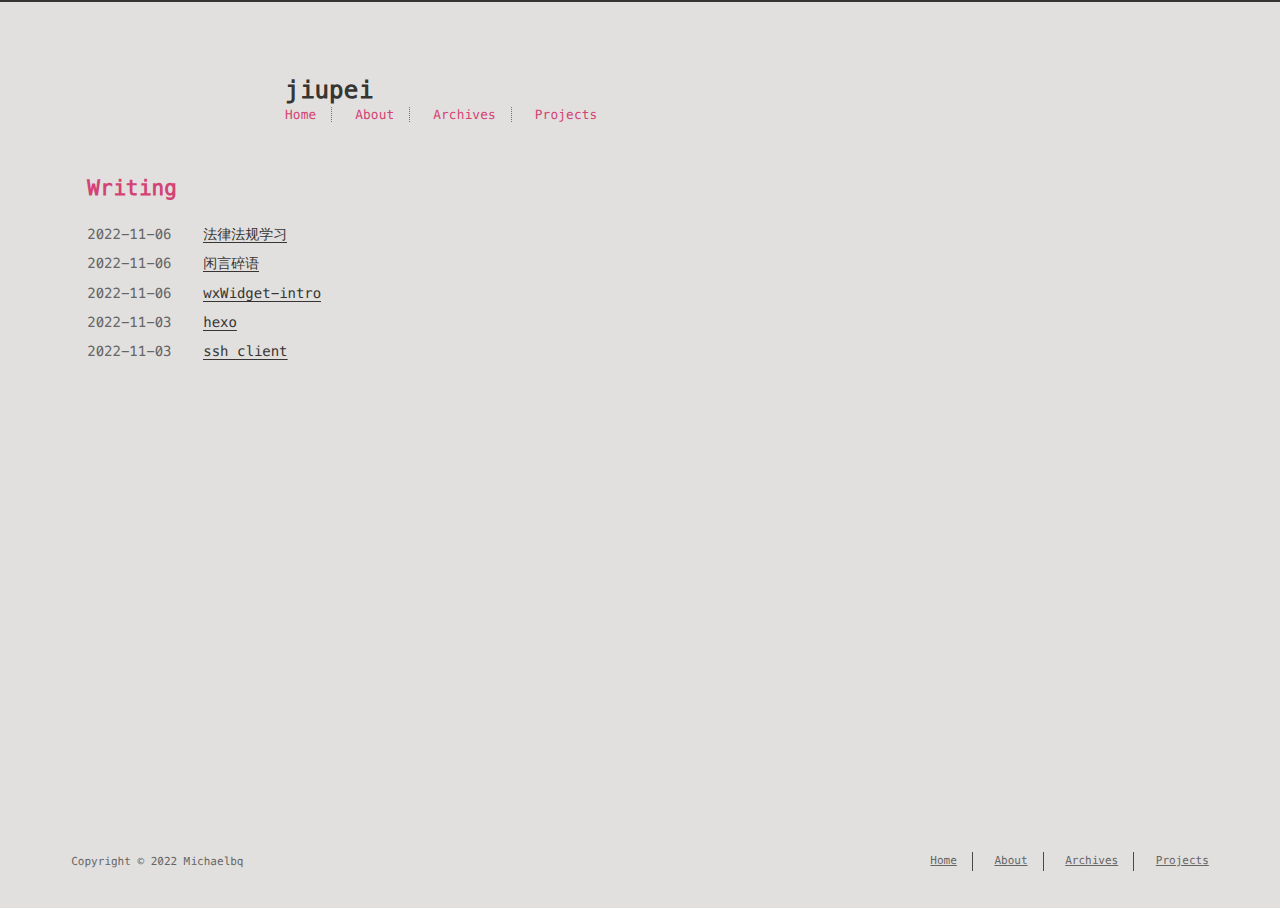
==== commit dcf605c7: "Site updated: 2022-11-06 19:46:41" ====
--- a/index.html
+++ b/index.html
@@ -1,536 +1,226 @@
 <!DOCTYPE html>
-<html>
+<html lang=zh>
 <head>
-  <meta charset="utf-8">
-  
-  <title>jiupei</title>
-  <meta name="viewport" content="width=device-width, initial-scale=1, maximum-scale=1">
-  <meta property="og:type" content="website">
+    <!-- so meta -->
+    <meta charset="utf-8">
+    <meta http-equiv="X-UA-Compatible" content="IE=edge">
+    <meta name="HandheldFriendly" content="True">
+    <meta name="viewport" content="width=device-width, initial-scale=1, maximum-scale=1" />
+    <meta property="og:type" content="website">
 <meta property="og:title" content="jiupei">
 <meta property="og:url" content="http://example.com/index.html">
 <meta property="og:site_name" content="jiupei">
 <meta property="og:locale" content="zh_CN">
 <meta property="article:author" content="Michaelbq">
 <meta name="twitter:card" content="summary">
+    
+    
+        
+          
+              <link rel="shortcut icon" href="/images/favicon.ico">
+          
+        
+        
+          
+            <link rel="icon" type="image/png" href="/images/favicon-192x192.png" sizes="192x192">
+          
+        
+        
+          
+            <link rel="apple-touch-icon" sizes="180x180" href="/images/apple-touch-icon.png">
+          
+        
+    
+    <!-- title -->
+    <title>jiupei</title>
+    <!-- styles -->
+    
+<link rel="stylesheet" href="/css/style.css">
+
+    <!-- rss -->
+    
+    
+<meta name="generator" content="Hexo 5.4.2"></head>
+
+<body>
+    
+    <div class="content index width mx-auto px2 my4">
+        
+          <header id="header">
+  <a href="/">
   
-    <link rel="alternate" href="/atom.xml" title="jiupei" type="application/atom+xml">
-  
-  
-    <link rel="icon" href="/favicon.png">
-  
-  
-    
-  
-  
-<link rel="stylesheet" href="/css/style.css">
-
-  
-
-<meta name="generator" content="Hexo 5.4.2"></head>
-
-<body>
-  <div id="container">
-    <div id="wrap">
-      <header id="header">
-  <div id="banner"></div>
-  <div id="header-outer" class="outer">
-    
-    <div id="header-inner" class="inner">
-      <nav id="sub-nav">
-        
-          <a id="nav-rss-link" class="nav-icon" href="/atom.xml" title="RSS Feed"></a>
-        
-        <a id="nav-search-btn" class="nav-icon" title="搜索"></a>
-      </nav>
-      <div id="search-form-wrap">
-        <form action="//google.com/search" method="get" accept-charset="UTF-8" class="search-form"><input type="search" name="q" class="search-form-input" placeholder="Search"><button type="submit" class="search-form-submit">&#xF002;</button><input type="hidden" name="sitesearch" value="http://example.com"></form>
-      </div>
-      <nav id="main-nav">
-        <a id="main-nav-toggle" class="nav-icon"></a>
-        
-          <a class="main-nav-link" href="/">首页</a>
-        
-          <a class="main-nav-link" href="/archives">归档</a>
-        
-          <a class="main-nav-link" href="/about">关于</a>
-        
-      </nav>
+    <div id="title">
+      <h1>jiupei</h1>
+    </div>
+  </a>
+  <div id="nav">
+    <ul>
+      <li class="icon">
+        <a href="#"><i class="fa fa-bars fa-2x"></i></a>
+      </li>
+       
+        <li><a href="/">Home</a></li>
+       
+        <li><a href="/about/">About</a></li>
+       
+        <li><a href="/archives/">Archives</a></li>
+       
+        <li><a target="_blank" rel="noopener" href="https://jiupei.xyz">Projects</a></li>
       
-    </div>
-    <div id="header-title" class="inner">
-      <h1 id="logo-wrap">
-        <a href="/" id="logo">jiupei</a>
-      </h1>
-      
-    </div>
+    </ul>
   </div>
 </header>
-      <div class="outer">
-        <section id="main">
+
+        
+        <section id="about">
   
-    <article id="post-法律法规学习" class="article article-type-post" itemscope itemprop="blogPost">
-  <div class="article-meta">
-    <a href="/2022/11/06/%E6%B3%95%E5%BE%8B%E6%B3%95%E8%A7%84%E5%AD%A6%E4%B9%A0/" class="article-date">
-  <time datetime="2022-11-06T10:05:05.000Z" itemprop="datePublished">2022-11-06</time>
-</a>
-    
+  <p style="display: inline">
+    
+  </p>
+</section>
+
+<section id="writing">
+  <span class="h1"><a href="/archives">Writing</a></span>
+  <ul class="post-list">
+    
+      
+    
+    
+      <li class="post-item">
+        
+    <div class="meta">
+        <time datetime="2022-11-06T10:05:05.000Z" itemprop="datePublished">2022-11-06</time>
+    </div>
+
+
+        <span>
+    
+        <a class="" href="/2022/11/06/%E6%B3%95%E5%BE%8B%E6%B3%95%E8%A7%84%E5%AD%A6%E4%B9%A0/">法律法规学习</a>
+    
+
+
+</span>
+      </li>
+    
+      <li class="post-item">
+        
+    <div class="meta">
+        <time datetime="2022-11-06T10:00:49.000Z" itemprop="datePublished">2022-11-06</time>
+    </div>
+
+
+        <span>
+    
+        <a class="" href="/2022/11/06/%E9%97%B2%E8%A8%80%E7%A2%8E%E8%AF%AD/">闲言碎语</a>
+    
+
+
+</span>
+      </li>
+    
+      <li class="post-item">
+        
+    <div class="meta">
+        <time datetime="2022-11-06T01:13:38.000Z" itemprop="datePublished">2022-11-06</time>
+    </div>
+
+
+        <span>
+    
+        <a class="" href="/2022/11/06/wxWidget-intro/">wxWidget-intro</a>
+    
+
+
+</span>
+      </li>
+    
+      <li class="post-item">
+        
+    <div class="meta">
+        <time datetime="2022-11-03T11:22:02.000Z" itemprop="datePublished">2022-11-03</time>
+    </div>
+
+
+        <span>
+    
+        <a class="" href="/2022/11/03/hexo/">hexo</a>
+    
+
+
+</span>
+      </li>
+    
+      <li class="post-item">
+        
+    <div class="meta">
+        <time datetime="2022-11-03T09:32:41.000Z" itemprop="datePublished">2022-11-03</time>
+    </div>
+
+
+        <span>
+    
+        <a class="" href="/2022/11/03/ssh-client/">ssh client</a>
+    
+
+
+</span>
+      </li>
+    
+  </ul>
+  
+</section>
+
+
+
+    </div>
+    
+    <footer id="footer">
+  <div class="footer-left">
+    Copyright &copy; 2022 Michaelbq
   </div>
-  <div class="article-inner">
-    
-    
-      <header class="article-header">
-        
-  
-    <h1 itemprop="name">
-      <a class="article-title" href="/2022/11/06/%E6%B3%95%E5%BE%8B%E6%B3%95%E8%A7%84%E5%AD%A6%E4%B9%A0/">法律法规学习</a>
-    </h1>
-  
-
-      </header>
-    
-    <div class="article-entry" itemprop="articleBody">
-      
-        <!-- Table of Contents -->
-        
-        <h1 id="刑法"><a href="#刑法" class="headerlink" title="刑法"></a>刑法</h1><h2 id="总则大概"><a href="#总则大概" class="headerlink" title="总则大概"></a>总则大概</h2><p><img src="/img/%E5%88%91%E6%B3%95%E6%80%BB%E5%88%99.png" alt="总则大概"></p>
-<p>已立案的犯罪，不受追诉期限制。 记得之前看过一个韩国电影，一位母亲失去了孩子，苦苦等待警察破案，而负责的刑警也是一直没有忘记此案件，在追诉期限的最后时刻发现线索，可惜最后还是过了时限。 不知是电影剧情需要，还是中韩在这方面法律不同。</p>
-
-      
-    </div>
-    <footer class="article-footer">
-      <a data-url="http://example.com/2022/11/06/%E6%B3%95%E5%BE%8B%E6%B3%95%E8%A7%84%E5%AD%A6%E4%B9%A0/" data-id="cla5advkv0004ic4kf9bf7iu1" class="article-share-link">分享</a>
-      
-      
-      
-    </footer>
-  </div>
-  
-</article>
- 
-
-
-  
-    <article id="post-闲言碎语" class="article article-type-post" itemscope itemprop="blogPost">
-  <div class="article-meta">
-    <a href="/2022/11/06/%E9%97%B2%E8%A8%80%E7%A2%8E%E8%AF%AD/" class="article-date">
-  <time datetime="2022-11-06T10:00:49.000Z" itemprop="datePublished">2022-11-06</time>
-</a>
-    
-  </div>
-  <div class="article-inner">
-    
-    
-      <header class="article-header">
-        
-  
-    <h1 itemprop="name">
-      <a class="article-title" href="/2022/11/06/%E9%97%B2%E8%A8%80%E7%A2%8E%E8%AF%AD/">闲言碎语</a>
-    </h1>
-  
-
-      </header>
-    
-    <div class="article-entry" itemprop="articleBody">
-      
-        <!-- Table of Contents -->
-        
-        <h1 id="《庄子》"><a href="#《庄子》" class="headerlink" title="《庄子》"></a>《庄子》</h1><p><code>吾与汝既其文，未既其实，而固得道与？众雌而无雄，而又奚卵焉！</code><br>又名：有个卵用？</p>
-
-      
-    </div>
-    <footer class="article-footer">
-      <a data-url="http://example.com/2022/11/06/%E9%97%B2%E8%A8%80%E7%A2%8E%E8%AF%AD/" data-id="cla5advkx0005ic4k7lwf8d7c" class="article-share-link">分享</a>
-      
-      
-      
-    </footer>
-  </div>
-  
-</article>
- 
-
-
-  
-    <article id="post-wxWidget-intro" class="article article-type-post" itemscope itemprop="blogPost">
-  <div class="article-meta">
-    <a href="/2022/11/06/wxWidget-intro/" class="article-date">
-  <time datetime="2022-11-06T01:13:38.000Z" itemprop="datePublished">2022-11-06</time>
-</a>
-    
-  </div>
-  <div class="article-inner">
-    
-    
-      <header class="article-header">
-        
-  
-    <h1 itemprop="name">
-      <a class="article-title" href="/2022/11/06/wxWidget-intro/">wxWidget-intro</a>
-    </h1>
-  
-
-      </header>
-    
-    <div class="article-entry" itemprop="articleBody">
-      
-        <!-- Table of Contents -->
-        
-        <h1 id="wx-config"><a href="#wx-config" class="headerlink" title="wx-config"></a><code>wx-config</code></h1><p>在<code>opensuse</code>源中安装完<code>wxWidgets-devel</code>后，使用<code>pkg-config</code>仍没有这个库的相关信息。其实<code>wxWidgets</code>自带了一个类似的工具：<code>wx-config</code>。<br><code>wx-config --cxxflags</code>、<code>wx-config --libs</code>，如果安装了多个版本，如<code>debug</code>、<code>release</code>、<code>2.8</code>、<code>3.2</code>等，也可以通过<code>--debug=[yes/on]</code>、<code>--version=[2.8/3.2]</code>来选定。</p>
-<p>另外，wx3.0及之后版本，<code>wx-config --libs</code>只会返回标准库，如果需要其他库，需要明确指定：<code>wx-config --libs std,aui</code>，其中<code>std</code>需要有，否则不包含<code>std</code>相关库。<br>非标准库有：<code>aui</code>、<code>richtext</code>、<code>stc</code>、<code>webview</code>。也可以通过<code>all</code>来包含所有：<code>wx-config --libs all</code>。</p>
-
-      
-    </div>
-    <footer class="article-footer">
-      <a data-url="http://example.com/2022/11/06/wxWidget-intro/" data-id="cla5advku0003ic4k5bho358x" class="article-share-link">分享</a>
-      
-      
-      
-    </footer>
-  </div>
-  
-</article>
- 
-
-
-  
-    <article id="post-hexo" class="article article-type-post" itemscope itemprop="blogPost">
-  <div class="article-meta">
-    <a href="/2022/11/03/hexo/" class="article-date">
-  <time datetime="2022-11-03T11:22:02.000Z" itemprop="datePublished">2022-11-03</time>
-</a>
-    
-  </div>
-  <div class="article-inner">
-    
-    
-      <header class="article-header">
-        
-  
-    <h1 itemprop="name">
-      <a class="article-title" href="/2022/11/03/hexo/">hexo</a>
-    </h1>
-  
-
-      </header>
-    
-    <div class="article-entry" itemprop="articleBody">
-      
-        <!-- Table of Contents -->
-        
-        <h1 id="保留github上的CNAME文件"><a href="#保留github上的CNAME文件" class="headerlink" title="保留github上的CNAME文件"></a>保留github上的CNAME文件</h1><p>通过<code>hexo-deployer-git</code>部署，会删除通过github配置界面生成的<code>CNAME</code>文件。可以把<code>CNAME</code>文件放到<code>source</code>文件夹下来解决。</p>
-
-      
-    </div>
-    <footer class="article-footer">
-      <a data-url="http://example.com/2022/11/03/hexo/" data-id="cla5advkr0001ic4ke4d4hkyw" class="article-share-link">分享</a>
-      
-      
-      
-    </footer>
-  </div>
-  
-</article>
- 
-
-
-  
-    <article id="post-ssh-client" class="article article-type-post" itemscope itemprop="blogPost">
-  <div class="article-meta">
-    <a href="/2022/11/03/ssh-client/" class="article-date">
-  <time datetime="2022-11-03T09:32:41.000Z" itemprop="datePublished">2022-11-03</time>
-</a>
-    
-  </div>
-  <div class="article-inner">
-    
-    
-      <header class="article-header">
-        
-  
-    <h1 itemprop="name">
-      <a class="article-title" href="/2022/11/03/ssh-client/">ssh client</a>
-    </h1>
-  
-
-      </header>
-    
-    <div class="article-entry" itemprop="articleBody">
-      
-        <!-- Table of Contents -->
-        
-        <h1 id="ssh-client"><a href="#ssh-client" class="headerlink" title="ssh client"></a>ssh client</h1>
-      
-    </div>
-    <footer class="article-footer">
-      <a data-url="http://example.com/2022/11/03/ssh-client/" data-id="cla5advkt0002ic4kgqpc1vxu" class="article-share-link">分享</a>
-      
-      
-      
-    </footer>
-  </div>
-  
-</article>
- 
-
-
-  
-    <article id="post-hello-world" class="article article-type-post" itemscope itemprop="blogPost">
-  <div class="article-meta">
-    <a href="/2022/11/02/hello-world/" class="article-date">
-  <time datetime="2022-11-02T09:32:41.000Z" itemprop="datePublished">2022-11-02</time>
-</a>
-    
-  </div>
-  <div class="article-inner">
-    
-    
-      <header class="article-header">
-        
-  
-    <h1 itemprop="name">
-      <a class="article-title" href="/2022/11/02/hello-world/">Hello World</a>
-    </h1>
-  
-
-      </header>
-    
-    <div class="article-entry" itemprop="articleBody">
-      
-        <!-- Table of Contents -->
-        
-        <h1 id="Hello-world"><a href="#Hello-world" class="headerlink" title="Hello world"></a>Hello world</h1>
-      
-    </div>
-    <footer class="article-footer">
-      <a data-url="http://example.com/2022/11/02/hello-world/" data-id="cla5advkn0000ic4k16na57oc" class="article-share-link">分享</a>
-      
-      
-      
-    </footer>
-  </div>
-  
-</article>
- 
-
-
-  
-
-</section>
-           
-    <aside id="sidebar">
-  
-    
-  <div class="widget-wrap">
-     
-        <h3 class="follow-title ">Follow me</h3>
-     
-    <div class="widget follow">
-      
-              <a class="github" aria-hidden="true" href="https://github.com/giscafer" target="_blank" title="Github"></a>
-      
-      
-            <a class="weibo" aria-hidden="true"  href="http://weibo.com/laohoubin" target="_blank" title="微博"></a>
-      
-      
-              <a class="zhihu" aria-hidden="true"  href="http://www.zhihu.com/people/giscafer" target="_blank" title="知乎"></a>
-      
-      
-            <a class="email" aria-hidden="true"  href="mailto:youemail@outlook.com" target="_blank" title="邮箱"></a>
-      
-    </div>
-  </div>
-
-
-  
-    
-  
-    
-
-  
-    
-  
-    
-  <div class="widget-wrap">
-    <h3 class="widget-title recent-posts">最新文章</h3>
-    <div class="widget">
+  <div class="footer-right">
+    <nav>
       <ul>
-        
-          <li>
-            <a href="/2022/11/06/%E6%B3%95%E5%BE%8B%E6%B3%95%E8%A7%84%E5%AD%A6%E4%B9%A0/">法律法规学习</a>
-          </li>
-        
-          <li>
-            <a href="/2022/11/06/%E9%97%B2%E8%A8%80%E7%A2%8E%E8%AF%AD/">闲言碎语</a>
-          </li>
-        
-          <li>
-            <a href="/2022/11/06/wxWidget-intro/">wxWidget-intro</a>
-          </li>
-        
-          <li>
-            <a href="/2022/11/03/hexo/">hexo</a>
-          </li>
-        
-          <li>
-            <a href="/2022/11/03/ssh-client/">ssh client</a>
-          </li>
+         
+          <li><a href="/">Home</a></li>
+         
+          <li><a href="/about/">About</a></li>
+         
+          <li><a href="/archives/">Archives</a></li>
+         
+          <li><a target="_blank" rel="noopener" href="https://jiupei.xyz">Projects</a></li>
         
       </ul>
-    </div>
-  </div>
-
-  
-    
-  <div class="widget-wrap">
-    <h3 class="widget-title archive">归档</h3>
-    <div class="widget">
-      <ul class="archive-list"><li class="archive-list-item"><a class="archive-list-link" href="/archives/2022/11/">十一月 2022</a><span class="archive-list-count">6</span></li></ul>
-    </div>
-  </div>
-
-
-  
-    
-<div class="widget-wrap">
-    <h3 class="widget-title">友情链接</h3>
-    <div class="widget">
-        <ul>
-            
-            <li>
-                <a target="_blank" rel="noopener" href="http://blog.giscafer.com">giscafer&#39;s blog</a>
-            </li>
-            
-            <li>
-                <a target="_blank" rel="noopener" href="http://www.gis520.com">GIS520社区</a>
-            </li>
-            
-        </ul>
-    </div>
-</div>
-
-  
-    <!--微信公众号二维码-->
-
-  <div class="widget-wrap">
-    <h3 class="follow-title ">微信公众号</h3>
-    <div class="widget wechat-widget">
-        <img src="http://blog.giscafer.com/static/images/qrcode_giscafer.jpg" alt="扫码关注" width="250"/>
-    </div>
-  </div>
-
-
-  
-</aside>
-
-      </div>
-      <footer id="footer">
-  
-  <div class="outer">
-    <div id="footer-left">
-      &copy; 2014 - 2022 Michaelbq&nbsp;|&nbsp;
-      主题 <a href="https://github.com/giscafer/hexo-theme-cafe/" target="_blank">Cafe</a>
-    </div>
-     <div id="footer-right">
-      联系方式&nbsp;|&nbsp;youemail@outlook.com
-    </div>
+    </nav>
   </div>
 </footer>
- 
-<script src="/jquery/jquery.min.js"></script>
-
-    </div>
-    <nav id="mobile-nav">
-  
-    <a href="/" class="mobile-nav-link">首页</a>
-  
-    <a href="/archives" class="mobile-nav-link">归档</a>
-  
-    <a href="/about" class="mobile-nav-link">关于</a>
-  
-</nav>
-    <img class="back-to-top-btn" src="/images/fly-to-top.png"/>
-<script>
-// Elevator script included on the page, already.
-window.onload = function() {
-  var elevator = new Elevator({
-    selector:'.back-to-top-btn',
-    element: document.querySelector('.back-to-top-btn'),
-    duration: 1000 // milliseconds
-  });
-}
-</script>
-      
-
-  
-    <script>
-      var cloudTieConfig = {
-        url: document.location.href, 
-        sourceId: "",
-        productKey: "e2fb4051c49842688ce669e634bc983f",
-        target: "cloud-tie-wrapper"
-      };
-    </script>
-    <script src="https://img1.ws.126.net/f2e/tie/yun/sdk/loader.js"></script>
-    
-
-  
-
-
-
-
-
-
-
-<!-- author:forvoid begin -->
-<!-- author:forvoid begin -->
-
-<!-- author:forvoid end -->
-
-<!-- author:forvoid end -->
-
-
-  
-    <script type="text/x-mathjax-config">
-      MathJax.Hub.Config({
-        tex2jax: {
-          inlineMath: [ ['$','$'], ["\\(","\\)"]  ],
-          processEscapes: true,
-          skipTags: ['script', 'noscript', 'style', 'textarea', 'pre', 'code']
-        }
-      })
-    </script>
-
-    <script type="text/x-mathjax-config">
-      MathJax.Hub.Queue(function() {
-        var all = MathJax.Hub.getAllJax(), i;
-        for (i=0; i < all.length; i += 1) {
-          all[i].SourceElement().parentNode.className += ' has-jax';
-        }
-      })
-    </script>
-    <script type="text/javascript" src="https://cdn.rawgit.com/mathjax/MathJax/2.7.1/MathJax.js?config=TeX-AMS-MML_HTMLorMML"></script>
-  
-
-
- 
-<script src="/js/is.js"></script>
-
-
-
-  
-<link rel="stylesheet" href="/fancybox/jquery.fancybox.css">
-
-  
-<script src="/fancybox/jquery.fancybox.pack.js"></script>
-
-
-
-
-<script src="/js/script.js"></script>
-
-
-<script src="/js/elevator.js"></script>
-
-  </div>
+
 </body>
-</html>+</html>
+<!-- styles -->
+
+<link rel="stylesheet" href="/lib/font-awesome/css/font-awesome.min.css">
+
+
+<link rel="stylesheet" href="/lib/meslo-LG/styles.css">
+
+
+<link rel="stylesheet" href="/lib/justified-gallery/justifiedGallery.min.css">
+
+
+
+<!-- jquery -->
+
+<script src="/lib/jquery/jquery.min.js"></script>
+
+
+<script src="/lib/justified-gallery/jquery.justifiedGallery.min.js"></script>
+
+
+<script src="/js/main.js"></script>
+
+<!-- Google Analytics -->
+
+<!-- Disqus Comments -->
+
+
--- a/css/style.css
+++ b/css/style.css
@@ -1,694 +1,1084 @@
-body {
-  width: 100%;
-}
-body:before,
-body:after {
-  content: "";
+.inline {
+  display: inline;
+}
+.block {
+  display: block;
+}
+.inline-block {
+  display: inline-block;
+}
+.table {
   display: table;
 }
-body:after {
+.table-cell {
+  display: table-cell;
+}
+.overflow-hidden {
+  overflow: hidden;
+}
+.overflow-scroll {
+  overflow: scroll;
+}
+.overflow-auto {
+  overflow: auto;
+}
+.clearfix:before,
+.clearfix:after {
+  content: " ";
+  display: table;
+}
+.clearfix:after {
   clear: both;
 }
-html,
-body,
-div,
-span,
-applet,
-object,
-iframe,
-h1,
-h2,
-h3,
-h4,
-h5,
-h6,
-p,
-blockquote,
-pre,
-a,
-abbr,
-acronym,
-address,
-big,
-cite,
-code,
-del,
-dfn,
-em,
-img,
-ins,
-kbd,
-q,
-s,
-samp,
-small,
-strike,
-strong,
-sub,
-sup,
-tt,
-var,
-dl,
-dt,
-dd,
-ol,
-ul,
-li,
-fieldset,
-form,
-label,
-legend,
-table,
-caption,
-tbody,
-tfoot,
-thead,
-tr,
-th,
-td {
+.left {
+  float: left;
+}
+.right {
+  float: right;
+}
+.fit {
+  max-width: 100%;
+}
+.truncate {
+  display: inline-block;
+  white-space: nowrap;
+  overflow: hidden;
+  text-overflow: ellipsis;
+}
+.max-width-1 {
+  max-width: 24rem;
+}
+.max-width-2 {
+  max-width: 32rem;
+}
+.max-width-3 {
+  max-width: 48rem;
+}
+.max-width-4 {
+  max-width: 64rem;
+}
+.border-box {
+  box-sizing: border-box;
+}
+.m0 {
   margin: 0;
+}
+.mt0 {
+  margin-top: 0;
+}
+.mr0 {
+  margin-right: 0;
+}
+.mb0 {
+  margin-bottom: 0;
+}
+.ml0 {
+  margin-left: 0;
+}
+.mx0 {
+  margin-left: 0;
+  margin-right: 0;
+}
+.my0 {
+  margin-top: 0;
+  margin-bottom: 0;
+}
+.m1 {
+  margin: 0.5rem;
+}
+.mt1 {
+  margin-top: 0.5rem;
+}
+.mr1 {
+  margin-right: 0.5rem;
+}
+.mb1 {
+  margin-bottom: 0.5rem;
+}
+.ml1 {
+  margin-left: 0.5rem;
+}
+.mx1 {
+  margin-left: 0.5rem;
+  margin-right: 0.5rem;
+}
+.my1 {
+  margin-top: 0.5rem;
+  margin-bottom: 0.5rem;
+}
+.m2 {
+  margin: 1rem;
+}
+.mt2 {
+  margin-top: 1rem;
+}
+.mr2 {
+  margin-right: 1rem;
+}
+.mb2 {
+  margin-bottom: 1rem;
+}
+.ml2 {
+  margin-left: 1rem;
+}
+.mx2 {
+  margin-left: 1rem;
+  margin-right: 1rem;
+}
+.my2 {
+  margin-top: 1rem;
+  margin-bottom: 1rem;
+}
+.m3 {
+  margin: 2rem;
+}
+.mt3 {
+  margin-top: 2rem;
+}
+.mr3 {
+  margin-right: 2rem;
+}
+.mb3 {
+  margin-bottom: 2rem;
+}
+.ml3 {
+  margin-left: 2rem;
+}
+.mx3 {
+  margin-left: 2rem;
+  margin-right: 2rem;
+}
+.my3 {
+  margin-top: 2rem;
+  margin-bottom: 2rem;
+}
+.m4 {
+  margin: 4rem;
+}
+.mt4 {
+  margin-top: 4rem;
+}
+.mr4 {
+  margin-right: 4rem;
+}
+.mb4 {
+  margin-bottom: 4rem;
+}
+.ml4 {
+  margin-left: 4rem;
+}
+.mx4 {
+  margin-left: 4rem;
+  margin-right: 4rem;
+}
+.my4 {
+  margin-top: 4rem;
+  margin-bottom: 4rem;
+}
+.mxn1 {
+  margin-left: -0.5rem;
+  margin-right: -0.5rem;
+}
+.mxn2 {
+  margin-left: -1rem;
+  margin-right: -1rem;
+}
+.mxn3 {
+  margin-left: -2rem;
+  margin-right: -2rem;
+}
+.mxn4 {
+  margin-left: -4rem;
+  margin-right: -4rem;
+}
+.ml-auto {
+  margin-left: auto;
+}
+.mr-auto {
+  margin-right: auto;
+}
+.mx-auto {
+  margin-left: auto;
+  margin-right: auto;
+}
+.p0 {
   padding: 0;
-  border: 0;
-  outline: 0;
-  font-weight: inherit;
-  font-style: inherit;
-  font-family: inherit;
-  font-size: 100%;
-  vertical-align: baseline;
-}
-body {
-  line-height: 1;
-  color: #000;
-  background: #fff;
-}
-ol,
-ul {
-  list-style: none;
-}
-table {
-  border-collapse: separate;
-  border-spacing: 0;
-  vertical-align: middle;
-}
-caption,
-th,
-td {
-  text-align: left;
+}
+.pt0 {
+  padding-top: 0;
+}
+.pr0 {
+  padding-right: 0;
+}
+.pb0 {
+  padding-bottom: 0;
+}
+.pl0 {
+  padding-left: 0;
+}
+.px0 {
+  padding-left: 0;
+  padding-right: 0;
+}
+.py0 {
+  padding-top: 0;
+  padding-bottom: 0;
+}
+.p1 {
+  padding: 0.5rem;
+}
+.pt1 {
+  padding-top: 0.5rem;
+}
+.pr1 {
+  padding-right: 0.5rem;
+}
+.pb1 {
+  padding-bottom: 0.5rem;
+}
+.pl1 {
+  padding-left: 0.5rem;
+}
+.py1 {
+  padding-top: 0.5rem;
+  padding-bottom: 0.5rem;
+}
+.px1 {
+  padding-left: 0.5rem;
+  padding-right: 0.5rem;
+}
+.p2 {
+  padding: 1rem;
+}
+.pt2 {
+  padding-top: 1rem;
+}
+.pr2 {
+  padding-right: 1rem;
+}
+.pb2 {
+  padding-bottom: 1rem;
+}
+.pl2 {
+  padding-left: 1rem;
+}
+.py2 {
+  padding-top: 1rem;
+  padding-bottom: 1rem;
+}
+.px2 {
+  padding-left: 1rem;
+  padding-right: 1rem;
+}
+.p3 {
+  padding: 2rem;
+}
+.pt3 {
+  padding-top: 2rem;
+}
+.pr3 {
+  padding-right: 2rem;
+}
+.pb3 {
+  padding-bottom: 2rem;
+}
+.pl3 {
+  padding-left: 2rem;
+}
+.py3 {
+  padding-top: 2rem;
+  padding-bottom: 2rem;
+}
+.px3 {
+  padding-left: 2rem;
+  padding-right: 2rem;
+}
+.p4 {
+  padding: 4rem;
+}
+.pt4 {
+  padding-top: 4rem;
+}
+.pr4 {
+  padding-right: 4rem;
+}
+.pb4 {
+  padding-bottom: 4rem;
+}
+.pl4 {
+  padding-left: 4rem;
+}
+.py4 {
+  padding-top: 4rem;
+  padding-bottom: 4rem;
+}
+.px4 {
+  padding-left: 4rem;
+  padding-right: 4rem;
+}
+.content h1,
+.content .h1 {
+  letter-spacing: 0.01em;
+  font-size: 1.5em;
+  font-style: normal;
+  font-weight: 700;
+  color: #d44375;
+  margin-top: 3rem;
+  margin-bottom: 1rem;
+  display: block;
+  -moz-osx-font-smoothing: grayscale;
+  -webkit-font-smoothing: antialiased;
+}
+.content h2,
+.content .h2 {
+  position: relative;
+  font-size: 1rem;
+  font-weight: bold;
+  text-transform: none;
+  letter-spacing: normal;
+  margin-top: 2rem;
+  margin-bottom: 0.5rem;
+  color: #111;
+  display: block;
+}
+.content h3 {
+  font-size: 0.9rem;
+  font-weight: bold;
+  text-decoration: underline;
+  color: #111;
+}
+.content h4,
+.content h5,
+.content h6 {
+  font-size: 0.9rem;
   font-weight: normal;
-  vertical-align: middle;
-}
-a img {
-  border: none;
-}
-input,
-button {
-  margin: 0;
-  padding: 0;
-}
-input::-moz-focus-inner,
-button::-moz-focus-inner {
-  border: 0;
-  padding: 0;
-}
-@font-face {
-  font-family: FontAwesome;
-  font-style: normal;
-  font-weight: normal;
-  src: url("fonts/fontawesome-webfont.eot?v=#4.0.3");
-  src: url("fonts/fontawesome-webfont.eot?#iefix&v=#4.0.3") format("embedded-opentype"), url("fonts/fontawesome-webfont.woff?v=#4.0.3") format("woff"), url("fonts/fontawesome-webfont.ttf?v=#4.0.3") format("truetype"), url("fonts/fontawesome-webfont.svg#fontawesomeregular?v=#4.0.3") format("svg");
-}
-html,
-body,
-#container {
-  height: 100%;
-}
-body {
-  background: #f5f5d5 /*#eee*/;
-  font: 16px "Helvetica Neue", Helvetica, Arial, sans-serif;
-  -webkit-text-size-adjust: 100%;
-}
-.outer {
-  max-width: 1220px;
-  margin: 0 auto;
-  padding: 0 20px;
-}
-.outer:before,
-.outer:after {
-  content: "";
-  display: table;
-}
-.outer:after {
-  clear: both;
-}
-.inner {
+  color: #333;
+  border-bottom: 1px dashed #333;
   display: inline;
-  float: left;
-  width: 98.33333333333333%;
-  margin: 0 0.833333333333333%;
-}
-.left,
-.alignleft {
-  float: left;
-}
-.right,
-.alignright {
-  float: right;
-}
-.clear {
-  clear: both;
-}
-#container {
-  position: relative;
-}
-.mobile-nav-on {
-  overflow: hidden;
-}
-#wrap {
-  height: 100%;
-  width: 100%;
-  position: absolute;
-  top: 0;
-  left: 0;
-  -webkit-transition: 0.2s ease-out;
-  -moz-transition: 0.2s ease-out;
-  -ms-transition: 0.2s ease-out;
-  transition: 0.2s ease-out;
-  z-index: 1;
-  background: #f5f5d5 /*#eee*/;
-}
-.mobile-nav-on #wrap {
-  left: 280px;
-}
-@media screen and (min-width: 768px) {
-  #main {
-    display: inline;
-    float: left;
-    width: 73.33333333333333%;
-    margin: 0 0.833333333333333%;
-  }
-}
-.article-date,
-.article-category-link,
-.archive-year,
-.follow-title,
-.widget-title {
   text-decoration: none;
-  text-transform: uppercase;
-  letter-spacing: 2px;
-  color: #999;
-  margin-bottom: 1em;
-  margin-left: 5px;
-  line-height: 1em;
-  text-shadow: 0 1px #fff;
+}
+.content h3,
+.content h4,
+.content h5,
+.content h6 {
+  margin-top: 0.9rem;
+  margin-bottom: 0.5rem;
+}
+.content hr {
+  border: 1px dashed #333;
+}
+.content strong {
   font-weight: bold;
 }
-.article-entry h1,
-.widget h1 {
-  font-size: 2em;
-}
-.article-entry h2,
-.widget h2 {
-  font-size: 1.5em;
-}
-.article-entry h3,
-.widget h3 {
-  font-size: 1.3em;
-}
-.article-entry h4,
-.widget h4 {
-  font-size: 1.2em;
-}
-.article-entry h5,
-.widget h5 {
-  font-size: 1em;
-}
-.article-entry h6,
-.widget h6 {
-  font-size: 1em;
-  color: #999;
-}
-.article-entry hr,
-.widget hr {
-  border: 1px dashed #ddd;
-}
-.article-entry strong,
-.widget strong {
-  font-weight: bold;
-}
-.article-entry em,
-.widget em,
-.article-entry cite,
-.widget cite {
+.content em,
+.content cite {
   font-style: italic;
 }
-.article-entry sup,
-.widget sup,
-.article-entry sub,
-.widget sub {
+.content sup,
+.content sub {
   font-size: 0.75em;
   line-height: 0;
   position: relative;
   vertical-align: baseline;
 }
-.article-entry sup,
-.widget sup {
+.content sup {
   top: -0.5em;
 }
-.article-entry sub,
-.widget sub {
+.content sub {
   bottom: -0.2em;
 }
-.article-entry small,
-.widget small {
+.content small {
   font-size: 0.85em;
 }
-.article-entry acronym,
-.widget acronym,
-.article-entry abbr,
-.widget abbr {
+.content acronym,
+.content abbr {
   border-bottom: 1px dotted;
 }
-.article-entry ul,
-.widget ul,
-.article-entry ol,
-.widget ol,
-.article-entry dl,
-.widget dl {
-  margin: 0 20px;
-  line-height: 1.6em;
-}
-.article-entry ul ul,
-.widget ul ul,
-.article-entry ol ul,
-.widget ol ul,
-.article-entry ul ol,
-.widget ul ol,
-.article-entry ol ol,
-.widget ol ol {
+.content ul,
+.content ol,
+.content dl {
+  line-height: 1.725;
+}
+.content ul ul,
+.content ol ul,
+.content ul ol,
+.content ol ol {
   margin-top: 0;
   margin-bottom: 0;
 }
-.article-entry ul,
-.widget ul {
-  list-style: disc;
-}
-.article-entry ol,
-.widget ol {
+.content ol {
   list-style: decimal;
 }
-.article-entry dt,
-.widget dt {
+.content dt {
   font-weight: bold;
 }
-#categories ul.category-list-child li >a:before {
-  font-family: FontAwesome;
-  padding-right: 4px;
-}
-.follow .github:before,
-.follow .weibo:before,
-.follow .email:before,
-.follow .zhihu:before,
-.follow .wechat:before {
-  font-family: FontAwesome;
-  padding: 6px;
+.content table {
+  width: 100%;
+  font-size: 12px;
+  border-collapse: collapse;
+  text-align: left;
+}
+.content th {
+  font-size: 13px;
+  font-weight: bold;
+  color: #111;
+  border-bottom: 1px dashed #ccc;
+  padding: 8px 8px;
+}
+.content td {
+  border-bottom: none;
+  padding: 9px 8px 0px 8px;
+}
+*,
+*:before,
+*:after {
+  box-sizing: border-box;
+}
+html {
+  height: 100%;
+  border-top: 2px solid #363533;
+  -webkit-text-size-adjust: 100%;
+  -ms-text-size-adjust: 100%;
+}
+body {
+  color: #363533;
+  background-color: #e2e0de;
+  font-size: 14px;
+  font-family: "Menlo", "Meslo LG", monospace;
+  font-weight: 400;
+  line-height: 1.725;
+  text-rendering: geometricPrecision;
+  min-height: 100%;
+  display: flex;
+  flex-direction: column;
+  -moz-osx-font-smoothing: grayscale;
+  -webkit-font-smoothing: antialiased;
+}
+.content {
+  flex: 1;
+}
+.content p {
+  -moz-hyphens: auto;
+  -ms-hyphens: auto;
+  -webkit-hyphens: auto;
+  hyphens: auto;
+}
+.content pre,
+.content code {
+  -moz-hyphens: manual;
+  -ms-hyphens: manual;
+  -webkit-hyphens: manual;
+  hyphens: manual;
+}
+.content a {
+  text-decoration: none;
+  color: #363533;
+  background-repeat: repeat-x;
+  background-position: bottom;
+  background-size: 100% 6px;
+  background-image: linear-gradient(transparent, transparent 5px, #363533 5px, #363533);
+}
+.content a:hover {
+  background-image: linear-gradient(transparent, transparent 4px, #2bbc8a 4px, #2bbc8a);
+}
+.content a.icon {
+  background: none;
+}
+.content a.icon:hover {
+  color: #2bbc8a;
+}
+.content h1 a,
+.content .h1 a,
+.content h2 a,
+.content h3 a,
+.content h4 a,
+.content h5 a,
+.content h6 a {
+  color: inherit;
+  text-decoration: none;
+  background: none;
+}
+.content h1 a:hover,
+.content .h1 a:hover,
+.content h2 a:hover,
+.content h3 a:hover,
+.content h4 a:hover,
+.content h5 a:hover,
+.content h6 a:hover {
+  background-repeat: repeat-x;
+  background-position: bottom;
+  background-size: 100% 6px;
+  background-image: linear-gradient(transparent, transparent 6px, #2bbc8a 6px, #2bbc8a);
+}
+@media (min-width: 540px) {
+  .image-wrap {
+    flex-direction: row;
+    margin-bottom: 2rem;
+  }
+  .image-wrap .image-block {
+    margin-right: 2rem;
+    flex: 1 0 35%;
+  }
+  .image-wrap p {
+    flex: 1 0 65%;
+  }
+}
+.width {
+  width: 100%;
+  max-width: 90%;
+}
+@media (max-width: 480px) {
+  .px3 {
+    padding-left: 1rem;
+    padding-right: 1rem;
+  }
+  .my4 {
+    margin-top: 2rem;
+    margin-bottom: 2rem;
+  }
+}
+@media (min-width: 480px) {
+  p {
+    text-align: justify;
+  }
 }
 #header {
-  padding-top: 1em;
-  position: relative;
-  border-bottom: 1px solid #ddd;
-}
-@media screen and (max-width: 479px) {
-  #header {
-    padding-top: 0;
-  }
-}
-#header-outer {
-  height: 100%;
-  position: relative;
-}
-#header-inner {
-  position: relative;
-  overflow: hidden;
-}
-#banner {
-  position: absolute;
-  top: 0;
-  left: 0;
+  max-width: 710px;
   width: 100%;
-  height: 100%;
-  z-index: -1;
-}
-#header-title {
-  height: 1.6em;
-  position: absolute;
-  top: 50%;
-  width: auto;
-  left: 2%;
-  margin-top: -0.8em;
-}
-@media screen and (max-width: 479px) {
-  #header-title {
-    left: 12%;
-    clear: both;
-  }
-}
-#logo,
-#subtitle {
+  margin: 0 auto 3rem auto;
+}
+#header h1,
+#header .h1 {
+  letter-spacing: 0.01em;
+  font-size: 1.5rem;
+  line-height: 2rem;
+  font-style: normal;
+  font-weight: 700;
+  color: #363533;
+  margin-top: 0;
+  margin-bottom: 0;
+  -moz-osx-font-smoothing: grayscale;
+  -webkit-font-smoothing: antialiased;
+}
+#header a {
+  color: inherit;
   text-decoration: none;
-  color: #555;
-  font-weight: 100;
-}
-#logo {
-  font-size: 1.6em;
-  line-height: 1.2em;
-  letter-spacing: 1px;
-}
-@media screen and (max-width: 479px) {
-  #logo {
-    font-size: 1.2em;
-    line-height: 1.7em;
-  }
-}
-#subtitle {
-  font-size: 14px;
-  line-height: 14px;
-  letter-spacing: 1px;
-}
-#subtitle-wrap {
-  margin-top: 14px;
-}
-#main-nav {
+  background: none;
+}
+#header #logo {
+  display: inline-block;
+  float: left;
+  margin-right: 20px;
+  width: 50px;
+  height: 50px;
+  background-repeat: no-repeat;
+  background-size: 50px 50px;
+  border-radius: 5px;
+  -webkit-filter: grayscale(100%);
+  filter: grayscale(100%);
+}
+#header #nav {
+  letter-spacing: 0.01em;
+  font-size: 0.8rem;
+  font-style: normal;
+  font-weight: 200;
+  color: #d44375;
+}
+#header #nav ul {
+  list-style-type: none;
+  margin: 0;
+  padding: 0;
+  line-height: 15px;
+}
+#header #nav ul a {
+  margin-right: 15px;
+  color: color-accent;
+}
+#header #nav ul a:hover {
+  background-repeat: repeat-x;
+  background-position: bottom;
+  background-size: 100% 6px;
+  background-image: linear-gradient(transparent, transparent 5px, #d44375 5px, #d44375);
+}
+#header #nav ul li {
+  display: inline-block;
+  vertical-align: middle;
+  margin-right: 15px;
+  border-right: 1px dotted #d44375;
+}
+#header #nav ul .icon {
+  display: none;
+}
+#header #nav ul li:last-child {
+  border-right: 0;
+  margin-right: 0;
+}
+#header #nav ul li:last-child a {
+  margin-right: 0;
+}
+#header:hover #logo {
+  -webkit-filter: none;
+  filter: none;
+}
+@media screen and (max-width: 480px) {
+  #header #title {
+    padding-top: 9px;
+    padding-bottom: 9px;
+  }
+  #header #nav ul a:hover {
+    background: none;
+  }
+  #header #nav ul li {
+    display: none;
+    border-right: 0;
+  }
+  #header #nav ul li.icon {
+    display: inline-block;
+    position: absolute;
+    top: 55px;
+    right: 1rem;
+  }
+  #header #nav ul.responsive li {
+    display: block;
+  }
+  #header #nav li:not(:first-child) {
+    padding-top: 1rem;
+    padding-left: 70px;
+    font-size: 1rem;
+  }
+}
+#header-post {
+  position: fixed;
+  top: 2rem;
+  right: 2rem;
+  display: inline-block;
   float: right;
-  margin-right: 100px;
-}
-@media screen and (max-width: 479px) {
-  #main-nav {
+  padding: 1rem;
+}
+#header-post a {
+  color: inherit;
+  text-decoration: none;
+  background: none;
+}
+#header-post a.icon {
+  background: none;
+}
+#header-post a.icon:hover {
+  color: #2bbc8a;
+}
+#header-post ol {
+  list-style-type: none;
+}
+#header-post ul {
+  list-style-type: none;
+  margin: 0;
+  padding: 0;
+  display: inline-block;
+}
+#header-post ul li {
+  margin-right: 15px;
+  display: inline-block;
+  vertical-align: middle;
+}
+#header-post ul li:last-child {
+  margin-right: 0;
+}
+#header-post #menu-icon {
+  float: right;
+  margin-left: 15px;
+}
+#header-post #menu-icon:hover {
+  color: #d44375;
+}
+#header-post #menu-icon-tablet {
+  float: right;
+  margin-left: 15px;
+}
+#header-post #menu-icon-tablet:hover {
+  color: #d44375;
+}
+#header-post #top-icon-tablet {
+  margin-left: 15px;
+  bottom: 2rem;
+  right: 2rem;
+  position: fixed;
+}
+#header-post #top-icon-tablet:hover {
+  color: #d44375;
+}
+#header-post .active {
+  color: #d44375;
+}
+#header-post #menu {
+  visibility: hidden;
+}
+#header-post #nav {
+  letter-spacing: 0.01em;
+  font-size: 0.8rem;
+  font-style: normal;
+  font-weight: 200;
+  color: #d44375;
+}
+#header-post #nav ul {
+  line-height: 15px;
+}
+#header-post #nav ul a {
+  margin-right: 15px;
+  color: color-accent;
+}
+#header-post #nav ul a:hover {
+  background-repeat: repeat-x;
+  background-position: bottom;
+  background-size: 100% 6px;
+  background-image: linear-gradient(transparent, transparent 5px, #d44375 5px, #d44375);
+}
+#header-post #nav ul li {
+  border-right: 1px dotted #d44375;
+}
+#header-post #nav ul li:last-child {
+  border-right: 0;
+  margin-right: 0;
+}
+#header-post #nav ul li:last-child a {
+  margin-right: 0;
+}
+#header-post #actions {
+  float: right;
+  margin-top: 2rem;
+  width: 100%;
+  text-align: right;
+}
+#header-post #actions ul {
+  display: block;
+}
+#header-post #actions .info {
+  display: block;
+  font-style: italic;
+}
+#header-post #share {
+  clear: both;
+  text-align: right;
+  padding-top: 1rem;
+}
+#header-post #share li {
+  margin: 0;
+}
+#header-post #toc {
+  clear: both;
+  text-align: right;
+  padding-top: 1rem;
+  max-width: 20em;
+  float: right;
+}
+#header-post #toc a:hover {
+  color: #2bbc8a;
+}
+#header-post #toc .toc-level-1 > .toc-link {
+  display: none;
+}
+#header-post #toc .toc-level-2 {
+  font-size: 0.8rem;
+  color: #363533;
+}
+#header-post #toc .toc-level-2:before {
+  content: "#";
+  color: #d44375;
+}
+#header-post #toc .toc-level-3 {
+  font-size: 0.7rem;
+  color: #999;
+}
+#header-post #toc .toc-level-4 {
+  font-size: 0.4rem;
+  color: #666;
+}
+#header-post #toc .toc-level-5 {
+  display: none;
+}
+#header-post #toc .toc-level-6 {
+  display: none;
+}
+#header-post #toc .toc-number {
+  display: none;
+}
+.header-bg {
+  background: rgba(255,255,255,0.6);
+}
+@media screen and (max-width: 500px) {
+  #header-post {
+    display: none;
+  }
+}
+@media screen and (max-width: 900px) {
+  #header-post #menu-icon {
+    display: none;
+  }
+  #header-post #actions {
+    display: none;
+  }
+}
+@media screen and (max-width: 1199px) {
+  #header-post #toc {
+    display: none;
+  }
+}
+@media screen and (min-width: 900px) {
+  #header-post #menu-icon-tablet {
+    display: none !important;
+  }
+  #header-post #top-icon-tablet {
+    display: none !important;
+  }
+}
+@media screen and (min-width: 1199px) {
+  #header-post #actions {
+    width: auto;
+  }
+  #header-post #actions ul {
+    display: inline-block;
+    float: right;
+  }
+  #header-post #actions .info {
     float: left;
-    margin: 0 0 0 -20px;
-  }
-}
-.nav-icon,
-.main-nav-link {
-  float: left;
-  color: #333;
-  opacity: 0.6;
-  text-decoration: none;
-  text-shadow: 0 1px rgba(0,0,0,0.2);
-  -webkit-transition: opacity 0.2s;
-  -moz-transition: opacity 0.2s;
-  -ms-transition: opacity 0.2s;
-  transition: opacity 0.2s;
-  display: block;
-  padding: 20px 15px;
-}
-.nav-icon:hover,
-.main-nav-link:hover {
-  opacity: 1;
-}
-.nav-icon {
-  font-family: FontAwesome;
-  text-align: center;
-  font-size: 16px;
-  width: 16px;
-  height: 16px;
-  padding: 20px 15px;
-  position: relative;
-  cursor: pointer;
-}
-.main-nav-link {
-  font-weight: 300;
-  letter-spacing: 1px;
-}
-@media screen and (max-width: 479px) {
-  .main-nav-link {
-    display: none;
-  }
-}
-#main-nav-toggle {
-  display: none;
-}
-#main-nav-toggle:before {
-  content: "\f0c9";
-}
-@media screen and (max-width: 479px) {
-  #main-nav-toggle {
-    display: block;
-  }
-}
-#sub-nav {
-  float: right;
-  margin-right: -15px;
-}
-#nav-rss-link:before {
-  content: "\f09e";
-}
-#nav-search-btn:before {
-  content: "\f002";
-}
-#search-form-wrap {
-  position: absolute;
-  z-index: 100;
-  top: 15px;
-  width: 290px;
-  height: 30px;
-  right: -290px;
-  opacity: 0;
-  -webkit-transition: 0.2s ease-out;
-  -moz-transition: 0.2s ease-out;
-  -ms-transition: 0.2s ease-out;
-  transition: 0.2s ease-out;
-}
-#search-form-wrap.on {
-  opacity: 1;
-  right: 0;
-}
-@media screen and (max-width: 479px) {
-  #search-form-wrap {
-    width: 100%;
-    right: -100%;
-  }
-}
-.search-form {
-  position: absolute;
-  top: 0;
+    margin-right: 2rem;
+    font-style: italic;
+    display: inline;
+  }
+}
+#footer-post {
+  bottom: 0;
   left: 0;
   right: 0;
-  background: #fff;
-  padding: 5px 15px;
-  border-radius: 15px;
-  -webkit-box-shadow: 0 0 10px rgba(255,255,255,0.3);
-  box-shadow: 0 0 10px rgba(255,255,255,0.3);
-}
-.search-form-input {
-  border: none;
+  position: fixed;
+  transition: opacity 0.2s;
+  width: 100%;
+  z-index: 5000000;
+  background: #cdcac6;
+  border-top: 1px solid #666673;
+}
+#footer-post a {
+  color: inherit;
+  text-decoration: none;
   background: none;
+}
+#footer-post a.icon {
+  background: none;
+}
+#footer-post a.icon:hover {
+  color: #2bbc8a;
+}
+#footer-post #nav-footer {
+  margin-left: 1rem;
+  margin-right: 1rem;
+  text-align: center;
+}
+#footer-post #nav-footer a {
+  color: #d44375;
+  font-size: 1rem;
+}
+#footer-post #nav-footer a:hover {
+  background-repeat: repeat-x;
+  background-position: bottom;
+  background-size: 100% 6px;
+  background-image: linear-gradient(transparent, transparent 5px, #d44375 5px, #d44375);
+}
+#footer-post #nav-footer ul {
+  list-style-type: none;
+  margin: 0;
+  padding: 0;
+  display: table;
+  width: 100%;
+}
+#footer-post #nav-footer ul li {
+  display: inline-table;
+  width: 20%;
+  padding: 10px;
+  vertical-align: middle;
+}
+#footer-post #actions-footer {
+  text-align: center;
+  margin-top: 1rem;
+  margin-bottom: 1rem;
+  width: 100%;
+}
+#footer-post #actions-footer a {
+  color: #d44375;
+}
+#footer-post #actions-footer ul {
+  list-style-type: none;
+  margin: 0;
+  padding: 0;
+  display: table;
+  width: 100%;
+}
+#footer-post #actions-footer ul li {
+  display: table-cell;
+  vertical-align: middle;
+}
+#footer-post #share-footer {
+  margin-left: 1rem;
+  margin-right: 1rem;
+  text-align: center;
+}
+#footer-post #share-footer ul {
+  list-style-type: none;
+  margin: 0;
+  padding: 0;
+  display: table;
+  width: 100%;
+}
+#footer-post #share-footer ul li {
+  display: inline-table;
+  width: 20%;
+  padding: 10px;
+  vertical-align: middle;
+}
+#footer-post #toc-footer {
+  clear: both;
+  text-align: left;
+  padding-top: 1rem;
+}
+#footer-post #toc-footer ol {
+  list-style-type: none;
+  padding-left: 20px;
+}
+#footer-post #toc-footer ol li {
+  line-height: 30px;
+}
+#footer-post #toc-footer a:hover {
+  color: #2bbc8a;
+}
+#footer-post #toc-footer .toc-level-1 > .toc-link {
+  display: none;
+}
+#footer-post #toc-footer .toc-level-2 {
+  font-size: 0.8rem;
+  color: #363533;
+}
+#footer-post #toc-footer .toc-level-2:before {
+  content: "#";
+  color: #d44375;
+}
+#footer-post #toc-footer .toc-level-3 {
+  font-size: 0.7rem;
+  color: #b3b3b3;
+  color: #666;
+  line-height: 15px;
+}
+#footer-post #toc-footer .toc-level-4 {
+  display: none;
+}
+#footer-post #toc-footer .toc-level-5 {
+  display: none;
+}
+#footer-post #toc-footer .toc-level-6 {
+  display: none;
+}
+#footer-post #toc-footer .toc-number {
+  display: none;
+}
+@media screen and (min-width: 500px) {
+  #footer-post-container {
+    display: none;
+  }
+}
+#sociallinks {
+  display: inline-block;
+  list-style: none;
+  padding: 0;
+  margin: 0;
+}
+#sociallinks li {
+  display: inline-block;
+}
+#sociallinks li:after {
+  content: ", ";
+}
+#sociallinks li:last-child:after {
+  content: "";
+}
+#sociallinks li:nth-last-child(2):after {
+  content: " and ";
+}
+.post-list {
+  padding: 0;
+}
+.post-list .post-item {
+  list-style-type: none;
+  margin-left: 0;
+  margin-bottom: 1rem;
+}
+.post-list .post-item .meta {
+  display: block;
+  font-size: 14px;
+  color: #666;
+  min-width: 100px;
+  margin-right: 16px;
+}
+@media (min-width: 480px) {
+  .post-list .post-item {
+    display: flex;
+    margin-bottom: 5px;
+  }
+  .post-list .post-item .meta {
+    text-align: left;
+  }
+}
+.project-list {
+  padding: 0;
+  list-style: none;
+}
+.project-list .project-item {
+  margin-bottom: 5px;
+}
+article header .posttitle {
+  margin-top: 0;
+  margin-bottom: 0;
+  text-transform: none;
+  font-size: 1.5em;
+  line-height: 1.25;
+}
+article header .meta {
+  margin-top: 0;
+  margin-bottom: 1rem;
+}
+article header .meta * {
   color: #333;
-  width: 200%;
-  font: 13px "Helvetica Neue", Helvetica, Arial, sans-serif;
-  outline: none;
-}
-.search-form-input::-webkit-search-results-decoration,
-.search-form-input::-webkit-search-cancel-button {
-  -webkit-appearance: none;
-}
-.search-form-submit {
+  font-size: 0.85rem;
+}
+article header .author {
+  text-transform: uppercase;
+  letter-spacing: 0.01em;
+  font-weight: 700;
+}
+article header .postdate {
+  display: inline;
+}
+article .content h2:before {
+  content: "#";
+  color: #d44375;
   position: absolute;
-  top: 50%;
-  right: 10px;
-  margin-top: -7px;
-  font: 13px FontAwesome;
-  border: none;
-  background: none;
-  color: #bbb;
-  cursor: pointer;
-}
-.search-form-submit:hover,
-.search-form-submit:focus {
-  color: #777;
-}
-.article {
-  margin: 50px 0;
-}
-.article-inner {
-  overflow: hidden;
-}
-.article-meta:before,
-.article-meta:after {
-  content: "";
-  display: table;
-}
-.article-meta:after {
-  clear: both;
-}
-.article-date {
-  float: left;
-}
-.article-category {
-  float: left;
-  line-height: 1em;
-  color: #ccc;
-  text-shadow: 0 1px #fff;
-  margin-left: 8px;
-}
-.article-category:before {
-  content: "\2022";
-}
-.article-category-link {
-  margin: 0 12px 1em;
-}
-.article-header {
-  padding: 20px 20px 0;
-}
-.article-title {
-  text-decoration: none;
-  font-size: 2em;
-  font-weight: 500;
-  color: #333;
-  padding: 0 0 0.2em 0;
-  color: #333;
-  line-height: 1.1em;
-  -webkit-transition: color 0.2s;
-  -moz-transition: color 0.2s;
-  -ms-transition: color 0.2s;
-  transition: color 0.2s;
-}
-a.article-title:hover {
-  color: #258fb8;
-}
-@media screen and (max-width: 479px) {
-  .article-title {
-    font-size: 1.5em;
-  }
-}
-.article-entry {
-  color: #333;
-  padding: 0 20px;
-}
-.article-entry:before,
-.article-entry:after {
-  content: "";
-  display: table;
-}
-.article-entry:after {
-  clear: both;
-}
-.article-entry p,
-.article-entry table {
-  line-height: 1.6em;
-  margin: 0.8em 0;
-}
-.article-entry h1,
-.article-entry h2,
-.article-entry h3,
-.article-entry h4,
-.article-entry h5,
-.article-entry h6 {
-  font-weight: 500;
-}
-.article-entry h1,
-.article-entry h2,
-.article-entry h3,
-.article-entry h4,
-.article-entry h5,
-.article-entry h6 {
-  line-height: 1.1em;
-  margin: 1.1em 0;
-}
-.article-entry a {
-  color: #258fb8;
-  text-decoration: none;
-}
-.article-entry a:hover {
-  text-decoration: underline;
-}
-.article-entry ul,
-.article-entry ol,
-.article-entry dl {
-  margin-top: 1.6em;
-  margin-bottom: 1.6em;
-}
-.article-entry img,
-.article-entry video {
+  left: -1rem;
+  top: -4px;
+  font-size: 1.2rem;
+  font-weight: bold;
+}
+article .content img,
+article .content video {
   max-width: 100%;
   height: auto;
   display: block;
   margin: auto;
 }
-.article-entry iframe {
-  border: none;
-}
-.article-entry table {
-  width: 100%;
-  border-collapse: collapse;
-  border-spacing: 0;
-}
-.article-entry th {
-  font-weight: 500;
-  border-bottom: 3px solid #ddd;
-  padding-bottom: 0.5em;
-}
-.article-entry td {
-  border-bottom: 1px solid #ddd;
-  padding: 10px 0;
-}
-.article-entry blockquote {
-  font-family: Georgia, "Times New Roman", serif;
-  font-size: 1.4em;
-  margin: 1.6em 20px;
-  padding: 0.5em 1em;
-  overflow: auto;
-  border-left-style: solid;
-  border-left-width: 10px;
-  border-top-left-radius: 0.5em;
-  border-bottom-left-radius: 0.5em;
-  border-color: #d6dbdf;
-  background: none repeat scroll 0 0 rgba(102,128,153,0.05);
-}
-.article-entry blockquote footer {
-  font-size: 16px;
-  margin: 1.6em 0;
-  font-family: "Helvetica Neue", Helvetica, Arial, sans-serif;
-}
-.article-entry blockquote footer cite:before {
-  content: "—";
-  padding: 0 0.5em;
-}
-@media screen and (max-width: 479px) {
-  .article-entry blockquote {
-    font-size: 1em;
-    margin: 1.2em 0;
-  }
-}
-.article-entry .pullquote {
-  text-align: left;
-  width: 45%;
-  margin: 0;
-}
-.article-entry .pullquote.left {
-  margin-left: 0.5em;
-  margin-right: 1em;
-}
-.article-entry .pullquote.right {
-  margin-right: 0.5em;
-  margin-left: 1em;
-}
-.article-entry .caption {
-  color: #999;
-  display: block;
-  font-size: 0.9em;
-  margin-top: 0.5em;
-  position: relative;
-  text-align: center;
-}
-.article-entry .video-container {
+article .content .video-container {
   position: relative;
   padding-top: 56.25%;
   height: 0;
   overflow: hidden;
 }
-.article-entry .video-container iframe,
-.article-entry .video-container object,
-.article-entry .video-container embed {
+article .content .video-container iframe,
+article .content .video-container object,
+article .content .video-container embed {
   position: absolute;
   top: 0;
   left: 0;
@@ -696,1098 +1086,299 @@
   height: 100%;
   margin-top: 0;
 }
-.article-more-link a {
-  display: inline-block;
-  line-height: 1em;
-  padding: 6px 15px;
-  border-radius: 15px;
-  background: #f5f5d5 /*#eee*/;
-  color: #008000;
-  text-shadow: 0 1px #fff;
-  text-decoration: none;
-}
-.article-more-link a:hover {
-  background: #258fb8;
-  color: #fff;
-  text-decoration: none;
-  text-shadow: 0 1px #1e7293;
-}
-.article-footer {
-  font-size: 0.85em;
-  line-height: 1.6em;
-  border-top: 1px solid #ddd;
-  padding-top: 1.6em;
-  margin: 0 20px 20px;
-}
-.article-footer:before,
-.article-footer:after {
-  content: "";
-  display: table;
-}
-.article-footer:after {
-  clear: both;
-}
-.article-footer a {
+article .content blockquote {
+  background: inherit;
+  color: #ab2251;
+  border-left: 0px solid #ab2251;
+  margin: 1rem 10px;
+  padding: 0.5em 10px;
+  quotes: "\201C" "\201D" "\2018" "\2019";
+}
+article .content blockquote p {
+  margin: 0;
+}
+article .content blockquote footer {
+  color: #666;
+  font-size: 11px;
+  margin: line-height 0;
+}
+article .content blockquote footer a {
+  color: #666;
+  background-image: linear-gradient(transparent, transparent 5px, #666 5px, #666);
+}
+article .content blockquote footer a:hover {
   color: #999;
-  text-decoration: none;
-}
-.article-footer a:hover {
-  color: #333;
-}
-.article-tag-list-item {
-  float: left;
-  margin-right: 10px;
-}
-.article-tag-list-link:before {
+  background-image: linear-gradient(transparent, transparent 4px, #999 4px, #999);
+}
+article .content blockquote footer cite:before {
+  content: "—";
+  padding: 0 0.5em;
+}
+article .content .pullquote {
+  text-align: left;
+  width: 45%;
+  margin: 0;
+}
+article .content .pullquote.left {
+  margin-left: 0.5em;
+  margin-right: 1em;
+}
+article .content .pullquote.right {
+  margin-right: 0.5em;
+  margin-left: 1em;
+}
+article .content .caption {
+  color: color-grey;
+  display: block;
+  font-size: 0.9em;
+  margin-top: 0.5em;
+  position: relative;
+  text-align: center;
+}
+.posttitle {
+  text-transform: none;
+  font-size: 1.5em;
+  line-height: 1.25;
+}
+.article-tag .tag-link:before {
   content: "#";
 }
-.article-comment-link {
-  float: right;
-}
-.article-comment-link:before {
-  content: "\f075";
-  font-family: FontAwesome;
-  padding-right: 8px;
-}
-.article-share-link {
-  cursor: pointer;
-  float: right;
-  margin-left: 20px;
-}
-.article-share-link:before {
-  content: "\f064";
-  font-family: FontAwesome;
-  padding-right: 6px;
-}
-#article-nav {
-  position: relative;
-}
-#article-nav:before,
-#article-nav:after {
-  content: "";
-  display: table;
-}
-#article-nav:after {
-  clear: both;
-}
-@media screen and (min-width: 768px) {
-  #article-nav {
-    margin: 50px 0;
-  }
-  #article-nav:before {
-    width: 8px;
-    height: 8px;
-    position: absolute;
-    top: 50%;
-    left: 50%;
-    margin-top: -4px;
-    margin-left: -4px;
-    content: "";
-    border-radius: 50%;
-    background: #ddd;
-    -webkit-box-shadow: 0 1px 2px #fff;
-    box-shadow: 0 1px 2px #fff;
-  }
-}
-.article-nav-link-wrap {
-  text-decoration: none;
-  text-shadow: 0 1px #fff;
-  color: #999;
-  -webkit-box-sizing: border-box;
-  -moz-box-sizing: border-box;
-  box-sizing: border-box;
-  margin-top: 50px;
+@media (min-width: 480px) {
+  .article-tag {
+    display: inline;
+  }
+  .article-tag:before {
+    content: "|";
+  }
+}
+#archive .post-list {
+  padding: 0;
+}
+#archive .post-list .post-item {
+  list-style-type: none;
+  margin-left: 0;
+  margin-bottom: 1rem;
+}
+#archive .post-list .post-item .meta {
+  display: block;
+  font-size: 14px;
+  color: #666;
+  min-width: 100px;
+  margin-right: 16px;
+}
+@media (min-width: 480px) {
+  #archive .post-list .post-item {
+    display: flex;
+    margin-left: 1rem;
+    margin-bottom: 5px;
+  }
+  #archive .post-list .post-item .meta {
+    text-align: left;
+  }
+}
+.blog-post-comments {
+  margin-top: 4rem;
+}
+#footer {
+  padding-top: 10px;
+  padding-bottom: 10px;
+  color: #666;
+  font-size: 11px;
+  max-width: 90%;
+  width: 100%;
+  margin: 0 auto 1rem auto;
+  vertical-align: top;
   text-align: center;
-  display: block;
-}
-.article-nav-link-wrap:hover {
-  color: #333;
-}
-@media screen and (min-width: 768px) {
-  .article-nav-link-wrap {
-    width: 50%;
-    margin-top: 0;
-  }
-}
-@media screen and (min-width: 768px) {
-  #article-nav-newer {
-    float: left;
-    text-align: right;
-    padding-right: 20px;
-  }
-}
-@media screen and (min-width: 768px) {
-  #article-nav-older {
-    float: right;
-    text-align: left;
-    padding-left: 20px;
-  }
-}
-.article-nav-caption {
-  text-transform: uppercase;
-  letter-spacing: 2px;
-  color: #999;
-  line-height: 1em;
-  font-weight: 500;
-}
-#article-nav-newer .article-nav-caption {
-  margin-right: -2px;
-}
-.article-nav-title {
-  font-size: 0.85em;
-  line-height: 1.6em;
-  margin-top: 0.5em;
-}
-.article-share-box {
-  position: absolute;
-  display: none;
-  background: #fff;
-  -webkit-box-shadow: 1px 2px 10px rgba(0,0,0,0.2);
-  box-shadow: 1px 2px 10px rgba(0,0,0,0.2);
-  border-radius: 3px;
-  margin-left: -145px;
-  width: 200px;
-  overflow: hidden;
-  z-index: 1;
-}
-.article-share-box.on {
-  display: block;
-}
-.article-share-input {
-  width: 100%;
-  background: none;
-  -webkit-box-sizing: border-box;
-  -moz-box-sizing: border-box;
-  box-sizing: border-box;
-  font: 14px "Helvetica Neue", Helvetica, Arial, sans-serif;
-  padding: 0 15px;
-  color: #333;
-  outline: none;
-  border: 1px solid #ddd;
-  border-radius: 3px 3px 0 0;
-  height: 36px;
-  line-height: 36px;
-}
-.article-share-links {
-  background: #f5f5d5 /*#eee*/;
-}
-.article-share-links:before,
-.article-share-links:after {
-  content: "";
-  display: table;
-}
-.article-share-links:after {
-  clear: both;
-}
-.article-share-weibo,
-.article-share-wechat,
-.article-share-qq,
-.article-share-qqzone,
-.article-share-twitter,
-.article-share-facebook,
-.article-share-pinterest,
-.article-share-google {
-  width: 50px;
-  height: 36px;
-  display: block;
-  float: left;
-  position: relative;
-  color: #999;
-  text-shadow: 0 1px #fff;
-}
-.article-share-weibo:before,
-.article-share-wechat:before,
-.article-share-qq:before,
-.article-share-qqzone:before,
-.article-share-twitter:before,
-.article-share-facebook:before,
-.article-share-pinterest:before,
-.article-share-google:before {
-  font-size: 20px;
-  font-family: FontAwesome;
-  width: 20px;
-  height: 20px;
-  position: absolute;
-  top: 50%;
-  left: 50%;
-  margin-top: -10px;
-  margin-left: -10px;
-  text-align: center;
-}
-.article-share-weibo:hover,
-.article-share-wechat:hover,
-.article-share-qq:hover,
-.article-share-qqzone:hover,
-.article-share-twitter:hover,
-.article-share-facebook:hover,
-.article-share-pinterest:hover,
-.article-share-google:hover {
-  color: #fff;
-}
-.article-share-weibo:before {
-  content: "\f18a";
-}
-.article-share-weibo:hover {
-  background: #cb2027;
-  text-shadow: 0 1px #a21a1f;
-}
-.article-share-wechat:before {
-  content: "\f1d7";
-}
-.article-share-wechat:hover {
-  background: #24bd2a;
-  text-shadow: 0 1px #1d9722;
-}
-.article-share-qq:before {
-  content: "\f1d6";
-}
-.article-share-qq:hover {
-  background: #00aced;
-  text-shadow: 0 1px #008abe;
-}
-.article-share-qqzone:before {
-  content: "\f1d5";
-}
-.article-share-qqzone:hover {
-  background: #cfcb0d;
-  text-shadow: 0 1px #a6a20a;
-}
-.article-share-twitter:before {
-  content: "\f099";
-}
-.article-share-twitter:hover {
-  background: #00aced;
-  text-shadow: 0 1px #008abe;
-}
-.article-share-facebook:before {
-  content: "\f09a";
-}
-.article-share-facebook:hover {
-  background: #3b5998;
-  text-shadow: 0 1px #2f477a;
-}
-.article-share-pinterest:before {
-  content: "\f0d2";
-}
-.article-share-pinterest:hover {
-  background: #cb2027;
-  text-shadow: 0 1px #a21a1f;
-}
-.article-share-google:before {
-  content: "\f0d5";
-}
-.article-share-google:hover {
-  background: #dd4b39;
-  text-shadow: 0 1px #be3221;
-}
-.article-gallery {
-  background: #000;
-  position: relative;
-}
-.article-gallery-photos {
-  position: relative;
-  overflow: hidden;
-}
-.article-gallery-img {
-  display: none;
-  max-width: 100%;
-}
-.article-gallery-img:first-child {
-  display: block;
-}
-.article-gallery-img.loaded {
-  position: absolute;
-  display: block;
-}
-.article-gallery-img img {
-  display: block;
-  max-width: 100%;
-  margin: 0 auto;
-}
-.toc-article {
-  background: #eee;
-  border: 1px solid #bbb;
-  border-radius: 10px;
-  margin: 1.5em 0 0.3em 1.5em;
-  padding: 1.2em 1em 0 1em;
-  max-width: 28%;
-}
-.toc-title {
-  font-size: 120%;
-}
-#toc {
-  line-height: 1em;
-  font-size: 0.9em;
-  float: right;
-}
-.toc {
-  padding: 0;
-  margin: 1em;
-  line-height: 1.8em;
-}
-.toc li {
-  list-style-type: none;
-}
-.toc-child {
-  margin-left: 1em;
-}
-#toc-widget {
-  background: #eee;
-}
-#toc-widget-fixed {
-  background: #eee;
-  position: fixed;
-  max-height: 650px;
-  overflow-y: auto;
-  -webkit-box-shadow: 2px 3px 4px #ccc9c9;
-  box-shadow: 2px 3px 4px #ccc9c9;
-}
-.toc-widget-list {
-  background: #eee;
-  margin: 0.4em 0 0.3em 0.6em;
-  padding: 1.2em 1em 0 1em;
-  max-width: 90%;
-}
-.toc-widget-list li>a {
-  color: #258fb8;
-  font-size: 120%;
-}
-#comments {
-  background: #fff;
-  -webkit-box-shadow: 1px 2px 3px #ddd;
-  box-shadow: 1px 2px 3px #ddd;
-  padding: 20px;
-  border: 1px solid #ddd;
-  border-radius: 3px;
-  margin: 50px 0;
-}
-#comments a {
-  color: #258fb8;
-}
-#ds-thread div.ds-rounded-top {
-  background: #fff !important;
-}
-.hot-comments div.ds-top-threads {
-  list-style: none;
-  text-decoration: underline;
-}
-.archives-wrap {
-  margin: 50px 0 50px 120px;
-}
-@media screen and (max-width: 479px) {
-  .archives-wrap {
-    margin: 50px 0;
-  }
-}
-.archives:before,
-.archives:after {
-  content: "";
-  display: table;
-}
-.archives:after {
-  clear: both;
-}
-.archive-year-wrap {
-  margin-bottom: 1em;
-}
-.archive-year-post {
-  color: #999;
-  font-size: 0.85em;
-  margin-left: 1em;
-}
-.archive-article {
-  -webkit-column-break-inside: avoid;
-  page-break-inside: avoid;
-  overflow: hidden;
-  break-inside: avoid-column;
-}
-.archive-article-inner {
-  padding: 10px;
-}
-.archive-article-title {
-  margin-left: 1em;
-  color: #333;
-  -webkit-transition: color 0.2s;
-  -moz-transition: color 0.2s;
-  -ms-transition: color 0.2s;
-  transition: color 0.2s;
-}
-.archive-article-title:hover {
-  color: #258fb8;
-}
-.archive-article-footer {
-  margin-top: 1em;
-}
-.archive-article-date {
-  float: left;
-  color: #999;
-  text-decoration: none;
-  font-size: 0.85em;
-  margin-bottom: 0.5em;
-  display: block;
-}
-#page-nav {
-  margin: 50px auto;
-  background: #fff;
-  -webkit-box-shadow: 1px 2px 3px #ddd;
-  box-shadow: 1px 2px 3px #ddd;
-  border: 1px solid #f5f5d5 /*#eee*/;
-  border-radius: 3px;
-  text-align: center;
-  color: #999;
-  overflow: hidden;
-}
-#page-nav:before,
-#page-nav:after {
-  content: "";
-  display: table;
-}
-#page-nav:after {
-  clear: both;
-}
-#page-nav a,
-#page-nav span {
-  padding: 10px 20px;
-  line-height: 1;
-  height: 2ex;
-}
-#page-nav a {
-  color: #999;
-  text-decoration: none;
-}
-#page-nav a:hover {
-  background: #999;
-  color: #fff;
-}
-#page-nav .prev {
-  float: left;
-}
-#page-nav .next {
-  float: right;
-}
-#page-nav .page-number {
-  display: inline-block;
-}
-@media screen and (max-width: 479px) {
-  #page-nav .page-number {
-    display: none;
-  }
-}
-#page-nav .current {
-  color: #333;
-  font-weight: bold;
-}
-#page-nav .space {
-  color: #333;
-}
-#footer {
-  background: #f5f5d5 /*#eee*/;
-  padding: 10px 0;
-  margin-bottom: 25px;
-  border-top: 1px solid #ddd;
-  color: #999;
-}
-#footer a {
-  color: #258fb8;
-  text-decoration: none;
-}
-#footer a:hover {
-  text-decoration: underline;
-}
-#footer-left {
-  float: left;
-  line-height: 1.6em;
-  font-size: 0.85em;
-}
-#footer-right {
-  float: right;
-  font-size: 0.85em;
-}
-@media screen and (max-width: 479px) {
-  #footer-right {
-    float: left;
-    margin-top: 5px;
-    font-size: 0.85em;
-  }
-}
-.article-entry pre,
-.article-entry .highlight {
-  background: #f5f2f0;
-  margin: 0 -20px;
-  padding: 15px 20px;
-  border-style: solid;
-  border-color: #ddd;
-  border-width: 2px;
-  border-radius: 10px;
-  overflow: auto;
-  color: #4d4d4c;
-  line-height: 25.6px;
-}
-.article-entry .highlight .gutter pre,
-.article-entry .gist .gist-file .gist-data .line-numbers {
-  color: #666;
-  font-size: 0.85em;
-}
-.article-entry pre,
-.article-entry code {
-  font-family: "Source Code Pro", Consolas, Monaco, Menlo, Consolas, monospace;
-}
-.article-entry code {
-  background: #ffc0cb;
-  color: #333;
-  border-radius: 4px;
-  margin: auto 3px;
-  padding: 0 0.3em;
-}
-.article-entry pre > code {
-  background: none;
-  text-shadow: none;
-  color: #333;
-  padding: 0;
-}
-.article-entry .highlight pre {
-  border: none;
+}
+#footer ul {
   margin: 0;
   padding: 0;
-}
-.article-entry .highlight table {
-  margin: 0;
+  list-style: none;
+}
+#footer li {
+  display: inline-block;
+  vertical-align: middle;
+  margin-right: 15px;
+  border-right: 1px solid #4a4a4a;
+}
+#footer li a {
+  margin-right: 15px;
+}
+#footer li:last-child {
+  border-right: 0;
+  margin-right: 0;
+}
+#footer li:last-child a {
+  margin-right: 0;
+}
+#footer a {
+  color: #666;
+}
+#footer a:hover {
+  color: #999;
+}
+#footer .footer-left {
+  height: 20px;
+  line-height: 20px;
+  vertical-align: middle;
+}
+@media (min-width: 39rem) {
+  #footer {
+    padding-top: 20px;
+    padding-bottom: 20px;
+  }
+  #footer .footer-left {
+    float: left;
+  }
+  #footer .footer-right {
+    float: right;
+  }
+}
+.pagination {
+  display: inline-block;
+  margin-top: 2rem;
+  text-align: center;
+  width: 100%;
+}
+.pagination .page-number {
+  color: #363533;
+  font-size: 0.8rem;
+}
+.pagination a {
+  color: #363533;
+  padding: 4px 6px;
+  text-decoration: none;
+  border-radius: 5px;
+  background-image: none;
+}
+.pagination a:hover {
+  background-image: none;
+}
+.pagination a:hover:not(.active) {
+  color: #111;
+}
+.highlight {
+  color: #ddd;
+  background: #272822;
+}
+.highlight .code .tag,
+.highlight .code .keyword,
+.highlight .code .selector-tag,
+.highlight .code .literal,
+.highlight .code .strong,
+.highlight .code .name {
+  color: #f92672;
+}
+.highlight .code .code {
+  color: #66d9ef;
+}
+.highlight .code .class .title {
+  color: #fff;
+}
+.highlight .code .attribute,
+.highlight .code .symbol,
+.highlight .code .regexp,
+.highlight .code .link {
+  color: #bf79db;
+}
+.highlight .code .string,
+.highlight .code .bullet,
+.highlight .code .subst,
+.highlight .code .title,
+.highlight .code .section,
+.highlight .code .emphasis,
+.highlight .code .type,
+.highlight .code .built_in,
+.highlight .code .builtin-name,
+.highlight .code .selector-attr,
+.highlight .code .selector-pseudo,
+.highlight .code .addition,
+.highlight .code .variable,
+.highlight .code .template-tag,
+.highlight .code .template-variable {
+  color: #a6e22e;
+}
+.highlight .code .comment,
+.highlight .code .quote,
+.highlight .code .deletion,
+.highlight .code .meta {
+  color: #75715e;
+}
+.highlight .code .keyword,
+.highlight .code .selector-tag,
+.highlight .code .literal,
+.highlight .code .doctag,
+.highlight .code .title,
+.highlight .code .section,
+.highlight .code .type,
+.highlight .code .selector-id {
+  font-weight: bold;
+}
+.highlight .marked {
+  background: #444;
+}
+.highlight figcaption,
+.highlight figcaption a {
+  color: #eee;
+  border-bottom: 1px solid #666;
+}
+pre {
+  font-family: "Menlo", "Meslo LG", monospace;
+  font-size: 13px;
+  padding: 10px 15px;
+  padding-bottom: 0;
+  line-height: 22px;
+  -webkit-border-radius: 4px;
+  border-radius: 4px;
+  border: 1px dotted #666;
+  overflow-x: auto;
+}
+code {
+  -webkit-border-radius: 2px;
+  border-radius: 2px;
+  border: 1px dotted #666;
+  padding: 0 5px;
+}
+pre code {
+  border: none;
+  display: block;
+  padding: 0;
+}
+.highlight {
+  font-family: "Menlo", "Meslo LG", monospace;
+  background: #302d2a;
+  -webkit-border-radius: 4px;
+  border-radius: 4px;
+  padding: 10px 15px;
+  overflow-x: auto;
+  margin: 1rem 0 1rem 0;
+}
+.highlight figcaption {
+  zoom: 1;
+  margin: -5px 0 5px;
+  font-size: 0.9em;
+  color: #999;
+}
+.highlight figcaption a {
+  float: right;
+}
+.highlight figcaption:before,
+.highlight figcaption content: "" {
+  display: table;
+}
+.highlight figcaption:after {
+  clear: both;
+}
+.highlight pre {
+  padding: 0;
+  border: none;
+  background: none;
+}
+.highlight table {
   width: auto;
 }
-.article-entry .highlight td {
-  border: none;
-  padding: 0;
-}
-.article-entry .highlight figcaption {
-  font-size: 0.85em;
-  color: #8e908c;
-  line-height: 1em;
-  margin-bottom: 1em;
-}
-.article-entry .highlight figcaption:before,
-.article-entry .highlight figcaption:after {
-  content: "";
-  display: table;
-}
-.article-entry .highlight figcaption:after {
-  clear: both;
-}
-.article-entry .highlight figcaption a {
-  float: right;
-}
-.article-entry .highlight .gutter pre {
+.highlight td.gutter {
   text-align: right;
   padding-right: 20px;
-}
-.article-entry .highlight .line {
-  height: 25.6px;
-}
-.article-entry .highlight .line.marked {
-  background: #d6d6d6;
-}
-.article-entry .gist {
-  margin: 0 -20px;
-  border-style: solid;
-  border-color: #ddd;
-  border-width: 1px 0;
-  background: #f5f2f0;
-  padding: 15px 20px 15px 0;
-}
-.article-entry .gist .gist-file {
-  border: none;
-  font-family: "Source Code Pro", Consolas, Monaco, Menlo, Consolas, monospace;
-  margin: 0;
-}
-.article-entry .gist .gist-file .gist-data {
-  background: none;
-  border: none;
-}
-.article-entry .gist .gist-file .gist-data .line-numbers {
-  background: none;
-  border: none;
-  padding: 0 20px 0 0;
-}
-.article-entry .gist .gist-file .gist-data .line-data {
-  padding: 0 !important;
-}
-.article-entry .gist .gist-file .highlight {
-  margin: 0;
-  padding: 0;
-  border: none;
-}
-.article-entry .gist .gist-file .gist-meta {
-  background: #f5f2f0;
-  color: #8e908c;
-  font: 0.85em "Helvetica Neue", Helvetica, Arial, sans-serif;
-  text-shadow: 0 0;
-  padding: 0;
-  margin-top: 1em;
-  margin-left: 20px;
-}
-.article-entry .gist .gist-file .gist-meta a {
-  color: #258fb8;
-  font-weight: normal;
-}
-.article-entry .gist .gist-file .gist-meta a:hover {
-  text-decoration: underline;
-}
-pre .comment,
-pre .title {
-  color: #8e908c;
-}
-pre .variable,
-pre .attribute,
-pre .tag,
-pre .regexp,
-pre .ruby .constant,
-pre .xml .tag .title,
-pre .xml .pi,
-pre .xml .doctype,
-pre .html .doctype,
-pre .css .id,
-pre .css .class,
-pre .css .pseudo {
-  color: #c82829;
-}
-pre .number,
-pre .preprocessor,
-pre .built_in,
-pre .literal,
-pre .params,
-pre .constant {
-  color: #f5871f;
-}
-pre .class,
-pre .ruby .class .title,
-pre .css .rules .attribute {
-  color: #718c00;
-}
-pre .string,
-pre .value,
-pre .inheritance,
-pre .header,
-pre .ruby .symbol,
-pre .xml .cdata {
-  color: #718c00;
-}
-pre .css .hexcolor {
-  color: #3e999f;
-}
-pre .function,
-pre .python .decorator,
-pre .python .title,
-pre .ruby .function .title,
-pre .ruby .title .keyword,
-pre .perl .sub,
-pre .javascript .title,
-pre .coffeescript .title {
-  color: #4271ae;
-}
-pre .keyword,
-pre .javascript .function {
-  color: #8959a8;
-}
-@media screen and (max-width: 479px) {
-  #mobile-nav {
-    position: absolute;
-    top: 0;
-    left: 0;
-    width: 280px;
-    height: 100%;
-    background: #504f4f;
-    border-right: 1px solid #fff;
-  }
-}
-@media screen and (max-width: 479px) {
-  .mobile-nav-link {
-    display: block;
-    color: #999;
-    text-decoration: none;
-    padding: 15px 20px;
-    font-weight: bold;
-  }
-  .mobile-nav-link:hover {
-    color: #fff;
-  }
-}
-span.ua {
-  margin: 0 1px !important;
-  color: #fff !important;
-  opacity: 0.9;
-}
-span.ua .location {
-  color: #999;
-  padding-right: 4px !important;
-  padding-left: 4px !important;
-  border-bottom-left-radius: 4px !important;
-  border-top-left-radius: 4px !important;
-}
-span.ua .location:before {
-  font-family: FontAwesome;
-  content: "\f041";
-  padding-right: 4px;
-}
-.ua_other.os_other {
-  background-color: #ccc !important;
-  color: #fff;
-  border: 1px solid #bbb !important;
-  border-radius: 4px;
-}
-.ua_ie {
-  background-color: #428bca !important;
-  border-color: #357ebd !important;
-  border-radius: 4px;
-  padding: 0 5px !important;
-}
-.ua_firefox {
-  background-color: #f0ad4e !important;
-  border-color: #eea236 !important;
-  border-radius: 4px;
-  padding: 0 5px !important;
-}
-.ua_maxthon {
-  background-color: #7373b9 !important;
-  border-color: #7373b9 !important;
-  border-radius: 4px;
-  padding: 0 5px !important;
-}
-.ua_ucweb {
-  background-color: #ff740f !important;
-  border-color: #d43f3a !important;
-  border-radius: 4px;
-  padding: 0 5px !important;
-}
-.ua_sogou {
-  background-color: #78ace9 !important;
-  border-color: #4cae4c !important;
-  border-radius: 4px;
-  padding: 0 5px !important;
-}
-.ua_2345explorer {
-  background-color: #2478b8 !important;
-  border-color: #4cae4c !important;
-  border-radius: 4px;
-  padding: 0 5px !important;
-}
-.ua_2345chrome {
-  background-color: #f9d024 !important;
-  border-color: #4cae4c !important;
-  border-radius: 4px;
-  padding: 0 5px !important;
-}
-.ua_mi {
-  background-color: #ff4a00 !important;
-  border-color: #4cae4c !important;
-  border-radius: 4px;
-  padding: 0 5px !important;
-}
-.ua_lbbrowser {
-  background-color: #fc9d2e !important;
-  border-color: #4cae4c !important;
-  border-radius: 4px;
-  padding: 0 5px !important;
-}
-.ua_chrome {
-  background-color: #ee6252 !important;
-  border-color: #4cae4c !important;
-  border-radius: 4px;
-  padding: 0 5px !important;
-}
-.ua_qq {
-  background-color: #3d88a8 !important;
-  border-color: #4cae4c !important;
-  border-radius: 4px;
-  padding: 0 5px !important;
-}
-.ua_apple {
-  background-color: #e95620 !important;
-  border-color: #4cae4c !important;
-  border-radius: 4px;
-  padding: 0 5px !important;
-}
-.ua_opera {
-  background-color: #d9534f !important;
-  border-color: #d43f3a !important;
-  border-radius: 4px;
-  padding: 0 5px !important;
-}
-.os_vista,
-.os_2000,
-.os_windows,
-.os_xp,
-.os_7,
-.os_8,
-.os_8_1 {
-  background-color: #39b3d7 !important;
-  border-color: #46b8da !important;
-  border-radius: 4px;
-  padding: 0 5px !important;
-}
-.os_android {
-  background-color: #98c13d !important;
-  border-color: #01b171 !important;
-  border-radius: 4px;
-  padding: 0 5px !important;
-}
-.os_ubuntu {
-  background-color: #dd4814 !important;
-  border-color: #01b171 !important;
-  border-radius: 4px;
-  padding: 0 5px !important;
-}
-.os_linux {
-  background-color: #3a3a3a !important;
-  border-color: #1f1f1f !important;
-  border-radius: 4px;
-  padding: 0 5px !important;
-}
-.os_mac {
-  background-color: #666 !important;
-  border-color: #1f1f1f !important;
-  border-radius: 4px;
-  padding: 0 5px !important;
-}
-.os_unix {
-  background-color: #060 !important;
-  border-color: #1f1f1f !important;
-  border-radius: 4px;
-  padding: 0 5px !important;
-}
-.os_nokia {
-  background-color: #014485 !important;
-  border-color: #1f1f1f !important;
-  border-radius: 4px;
-  padding: 0 5px !important;
-}
-.sskadmin {
-  background-color: #00a67c !important;
-  border-color: #01b171 !important;
-  border-radius: 4px;
-  padding: 0 5px !important;
-}
-.back-to-top-btn {
-  position: fixed;
   display: none;
-  right: 30px;
-  bottom: 100px;
-  z-index: 300 !important;
-  cursor: pointer;
-}
-.back-to-top-btn:hover {
-  border: 0.5px dashed #555;
-}
-@media screen and (max-width: 479px) {
-  .back-to-top-btn {
-    width: auto;
-    height: 60px;
-    z-index: 400;
-  }
-  .back-to-top-btn:hover {
-    border: none;
-  }
-}
-.follow-title {
-  text-transform: none !important;
-}
-.follow {
-  text-align: center !important;
-  font-size: 2em !important;
-  line-height: 1em !important;
-}
-.follow a {
-  color: #50504f !important;
-  text-decoration: none !important;
-}
-.follow .github:before {
-  content: "\f092" !important;
-}
-.follow .github:hover {
-  color: #333;
-  cursor: pointer;
-  background-color: #f5f5d5 /*#eee*/;
-}
-.follow .weibo:before {
-  content: "\f18a" !important;
-}
-.follow .weibo:hover {
-  color: #333;
-  cursor: pointer;
-  background-color: #f5f5d5 /*#eee*/;
-}
-.follow .email:before {
-  content: "\f0e0" !important;
-}
-.follow .email:hover {
-  color: #333;
-  cursor: pointer;
-  background-color: #f5f5d5 /*#eee*/;
-}
-.follow .zhihu:before {
-  content: "\f0ac" !important;
-}
-.follow .zhihu:hover {
-  color: #333;
-  cursor: pointer;
-  background-color: #f5f5d5 /*#eee*/;
-}
-.follow .wechat:before {
-  content: "\f1d7" !important;
-}
-.follow .wechat:hover {
-  color: #333;
-  cursor: pointer;
-  background-color: #f5f5d5 /*#eee*/;
-}
-.wechat-widget {
-  text-align: center;
-  margin: 1px auto;
-  overflow: hidden;
-}
-.wechat-widget > img {
-  border-radius: 2em;
-  -webkit-transition: -webkit-transform 6s ease-out;
-  -moz-transition: -moz-transform 6s ease-out;
-  -o-transition: -o-transform 6s ease-out;
-  -ms-transition: -ms-transform 6s ease-out;
-}
-.wechat-widget > img:hover {
-  -webkit-transform: rotateZ(360deg);
-  -moz-transform: rotateZ(360deg);
-  -o-transform: rotateZ(360deg);
-  -ms-transform: rotateZ(360deg);
-  -webkit-transform: rotateZ(360deg);
-  -moz-transform: rotateZ(360deg);
-  -ms-transform: rotateZ(360deg);
-  transform: rotateZ(360deg);
-}
-#random_posts {
-  margin-top: 2em;
-  font-family: Georgia, serif;
-}
-#random_posts ul {
-  margin-left: 1.5em;
-}
-#random_posts p,
-#random_posts li {
-  line-height: 170%;
-  list-style-type: square;
-}
-#random_posts h2 {
-  font-size: 1.58em;
-  line-height: 1.35em;
-}
-@media screen and (max-width: 479px) {
-  #random_posts h2 {
-    font-size: 1.2em;
-  }
-}
-#random_posts h1,
-#random_posts h2,
-#random_posts h3 {
-  margin: 0.4em 0 0.2em 0;
-  padding: 0 0 0.2em 0;
-  color: #000;
-  font-weight: 500;
-  letter-spacing: -0.03em;
-  border-bottom: 1px solid #d3d3d3;
-}
-#random_posts li div.post-excerpt {
-  margin-left: 1em;
-  padding-left: 0.4em;
-  border-left: 0.4em solid #808080;
-}
-#random_posts li div.post-excerpt h1,
-#random_posts li div.post-excerpt h2,
-#random_posts li div.post-excerpt h3 {
-  border-bottom: none;
-}
-#random_posts li div.post-excerpt h1,
-#random_posts li div.post-excerpt h2,
-#random_posts li div.post-excerpt h3,
-#random_posts li div.post-excerpt h4 {
-  font-size: 1em;
-  font-weight: normal;
-}
-@media screen and (min-width: 768px) {
-  #sidebar {
-    display: inline;
-    float: left;
-    width: 23.333333333333332%;
-    margin: 0 0.833333333333333%;
-  }
-}
-.widget-wrap {
-  margin: 50px 0;
-}
-.widget {
-  color: #777;
-  background: #deebf7 /*#ddd*/;
-  -webkit-box-shadow: 0 -1px 4px #eee inset;
-  box-shadow: 0 -1px 4px #eee inset;
-  border: 1px solid #eee;
-  padding: 15px;
-  border-radius: 10px;
-}
-.widget a {
-  color: #333;
-  text-decoration: none;
-}
-.widget a:hover {
-  text-decoration: underline;
-}
-.widget ul ul,
-.widget ol ul,
-.widget dl ul,
-.widget ul ol,
-.widget ol ol,
-.widget dl ol,
-.widget ul dl,
-.widget ol dl,
-.widget dl dl {
-  margin-left: 15px;
-}
-#categories ul.category-list-child li >a:before {
-  content: "\f0da";
-  color: #999;
-}
-.widget {
-  line-height: 1.6em;
-  word-wrap: break-word;
-  font-size: 0.9em;
-}
-.widget ul,
-.widget ol {
-  list-style: none;
-  margin: 0;
-}
-.widget ul ul,
-.widget ol ul,
-.widget ul ol,
-.widget ol ol {
-  margin: 0 20px;
-}
-.widget ul ol,
-.widget ol ol {
-  list-style: decimal;
-}
-.category-list-count,
-.tag-list-count,
-.archive-list-count {
-  padding-left: 5px;
-  color: #999;
-  font-size: 0.85em;
-}
-.category-list-count:before,
-.tag-list-count:before,
-.archive-list-count:before {
-  content: "(";
-}
-.category-list-count:after,
-.tag-list-count:after,
-.archive-list-count:after {
-  content: ")";
-}
-.tagcloud a {
-  margin-right: 5px;
-  display: inline-block;
-}
+}
--- a/lib/meslo-LG/styles.css
+++ b/lib/meslo-LG/styles.css
@@ -0,0 +1,5 @@
+@font-face {
+  font-family: 'Meslo LG';
+  font-style: normal;
+  src: local('Meslo LG S'), url(fonts/MesloLGS-Regular.ttf) format('truetype');
+}
--- a/lib/justified-gallery/justifiedGallery.min.css
+++ b/lib/justified-gallery/justifiedGallery.min.css
@@ -0,0 +1,7 @@
+/*!
+ * Justified Gallery - v3.6.1
+ * http://miromannino.github.io/Justified-Gallery/
+ * Copyright (c) 2015 Miro Mannino
+ * Licensed under the MIT license.
+ */
+@-webkit-keyframes justified-gallery-show-caption-animation{from{opacity:0}to{opacity:.7}}@-moz-keyframes justified-gallery-show-caption-animation{from{opacity:0}to{opacity:.7}}@-o-keyframes justified-gallery-show-caption-animation{from{opacity:0}to{opacity:.7}}@keyframes justified-gallery-show-caption-animation{from{opacity:0}to{opacity:.7}}@-webkit-keyframes justified-gallery-show-entry-animation{from{opacity:0}to{opacity:1}}@-moz-keyframes justified-gallery-show-entry-animation{from{opacity:0}to{opacity:1}}@-o-keyframes justified-gallery-show-entry-animation{from{opacity:0}to{opacity:1}}@keyframes justified-gallery-show-entry-animation{from{opacity:0}to{opacity:1}}.justified-gallery{width:100%;position:relative;overflow:hidden}.justified-gallery>a,.justified-gallery>div{position:absolute;display:inline-block;overflow:hidden;opacity:0;filter:alpha(opacity=0)}.justified-gallery>a>img,.justified-gallery>div>img,.justified-gallery>a>a>img,.justified-gallery>div>a>img{position:absolute;top:50%;left:50%;margin:0;padding:0;border:0}.justified-gallery>a>.caption,.justified-gallery>div>.caption{display:none;position:absolute;bottom:0;padding:5px;background-color:#000;left:0;right:0;margin:0;color:#fff;font-size:12px;font-weight:300;font-family:sans-serif}.justified-gallery>a>.caption.caption-visible,.justified-gallery>div>.caption.caption-visible{display:initial;opacity:.7;filter:"alpha(opacity=70)";-webkit-animation:justified-gallery-show-caption-animation 500ms 0 ease;-moz-animation:justified-gallery-show-caption-animation 500ms 0 ease;-ms-animation:justified-gallery-show-caption-animation 500ms 0 ease}.justified-gallery>.entry-visible{opacity:1;filter:alpha(opacity=100);-webkit-animation:justified-gallery-show-entry-animation 500ms 0 ease;-moz-animation:justified-gallery-show-entry-animation 500ms 0 ease;-ms-animation:justified-gallery-show-entry-animation 500ms 0 ease}.justified-gallery>.jg-filtered{display:none}.justified-gallery>.spinner{position:absolute;bottom:0;margin-left:-24px;padding:10px 0;left:50%;opacity:initial;filter:initial;overflow:initial}.justified-gallery>.spinner>span{display:inline-block;opacity:0;filter:alpha(opacity=0);width:8px;height:8px;margin:0 4px;background-color:#000;border-top-left-radius:6px;border-top-right-radius:6px;border-bottom-right-radius:6px;border-bottom-left-radius:6px}